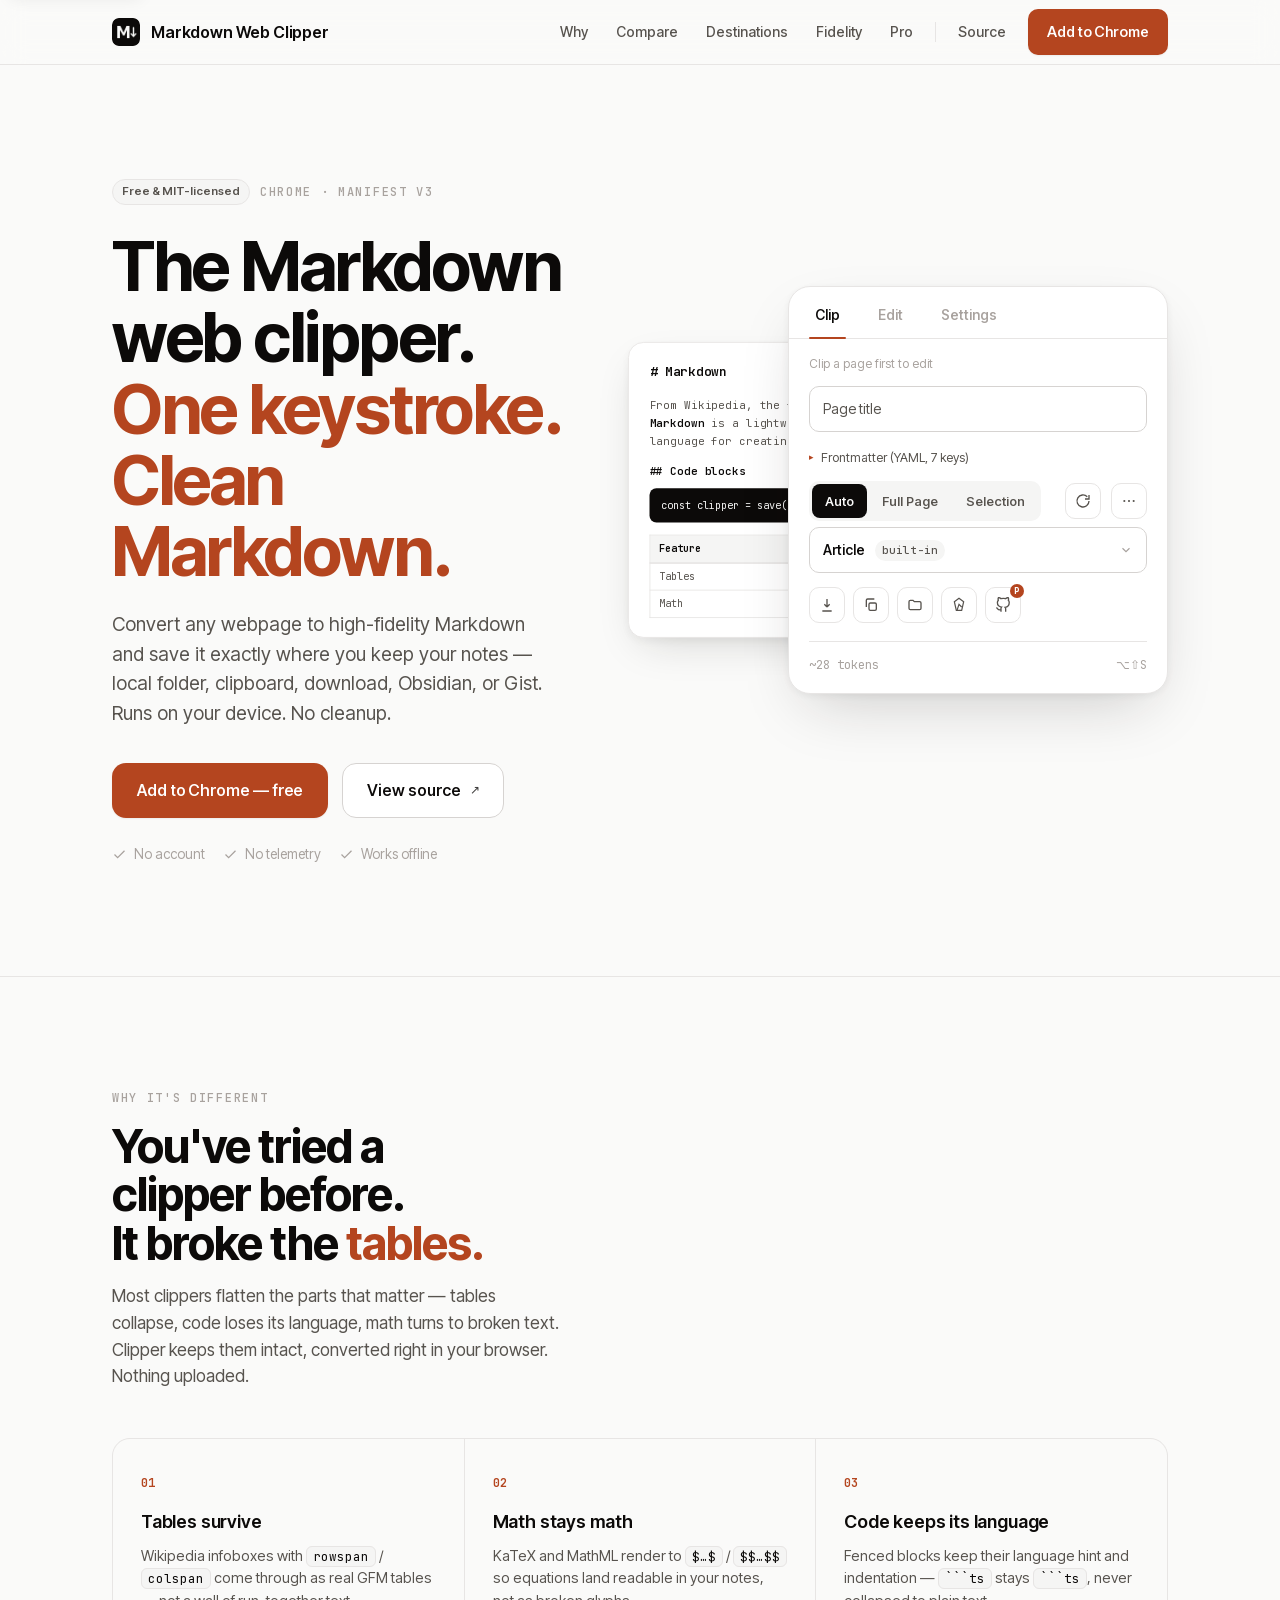
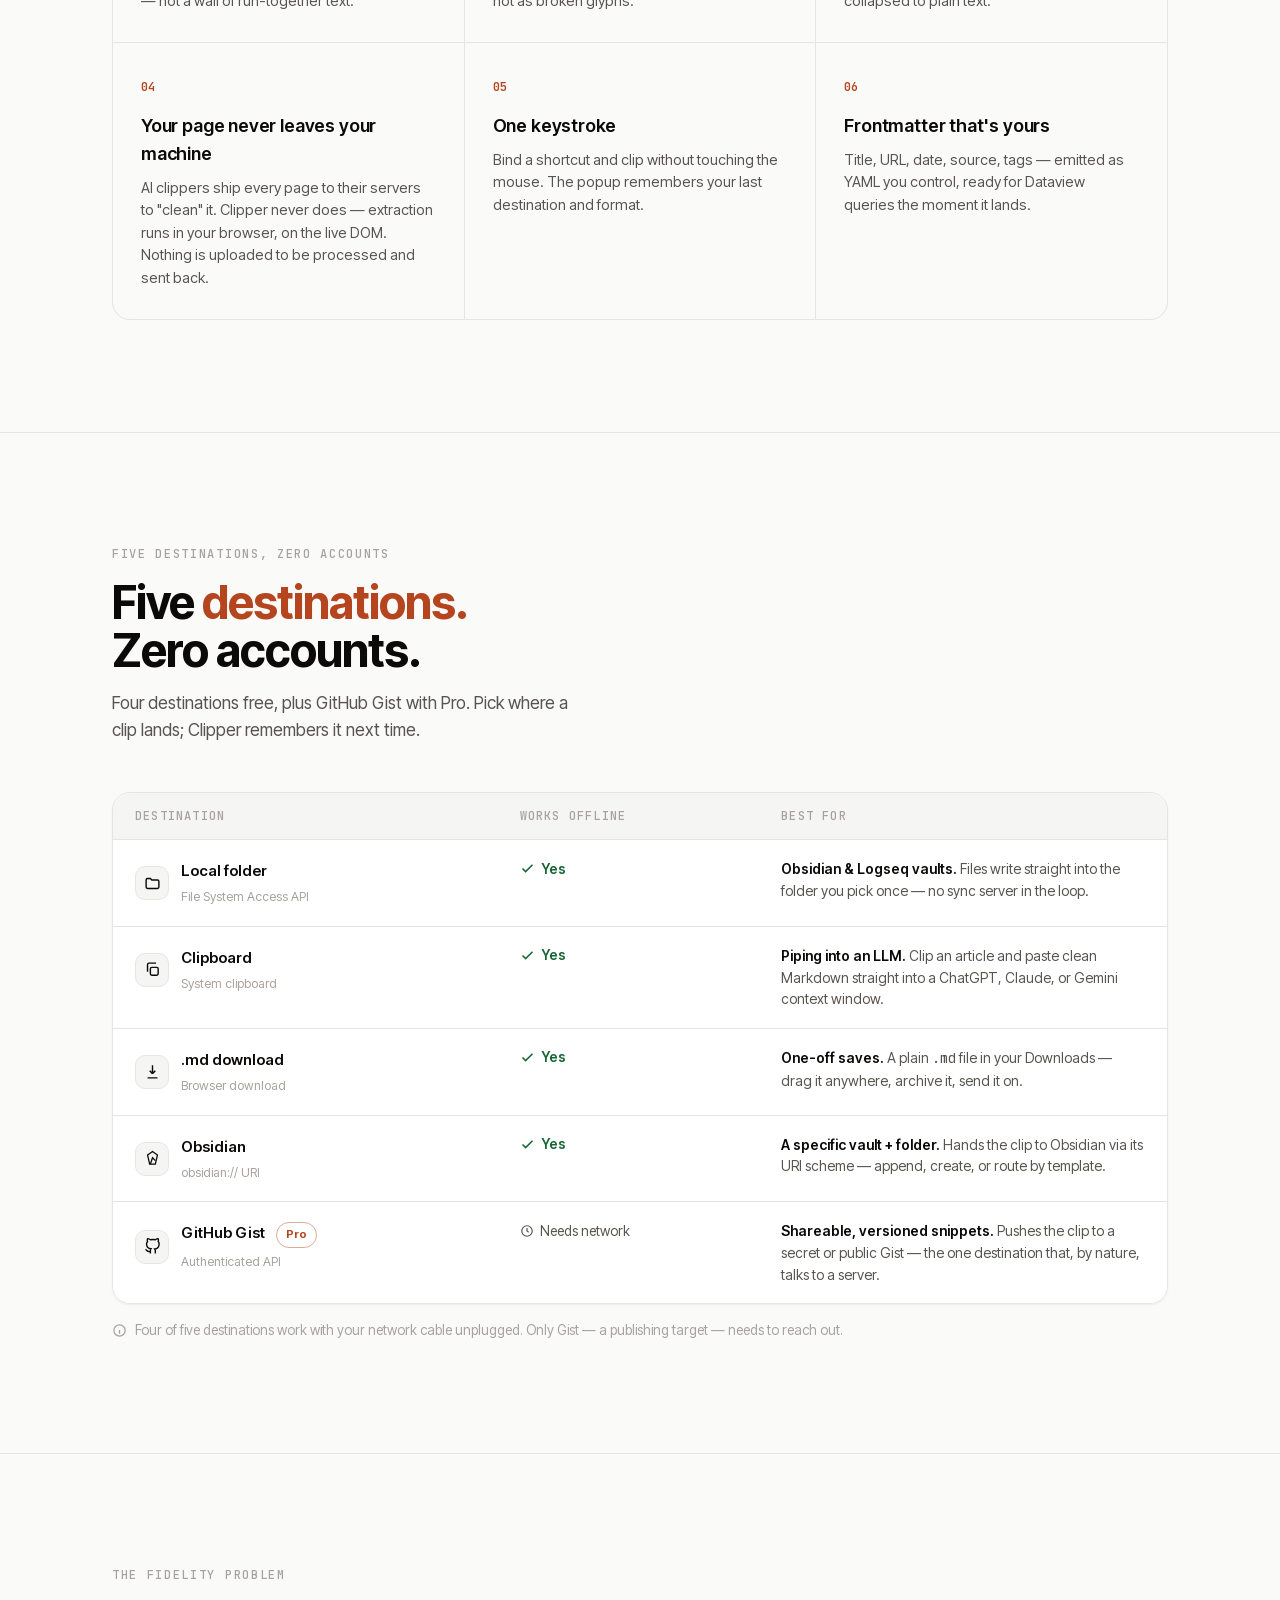
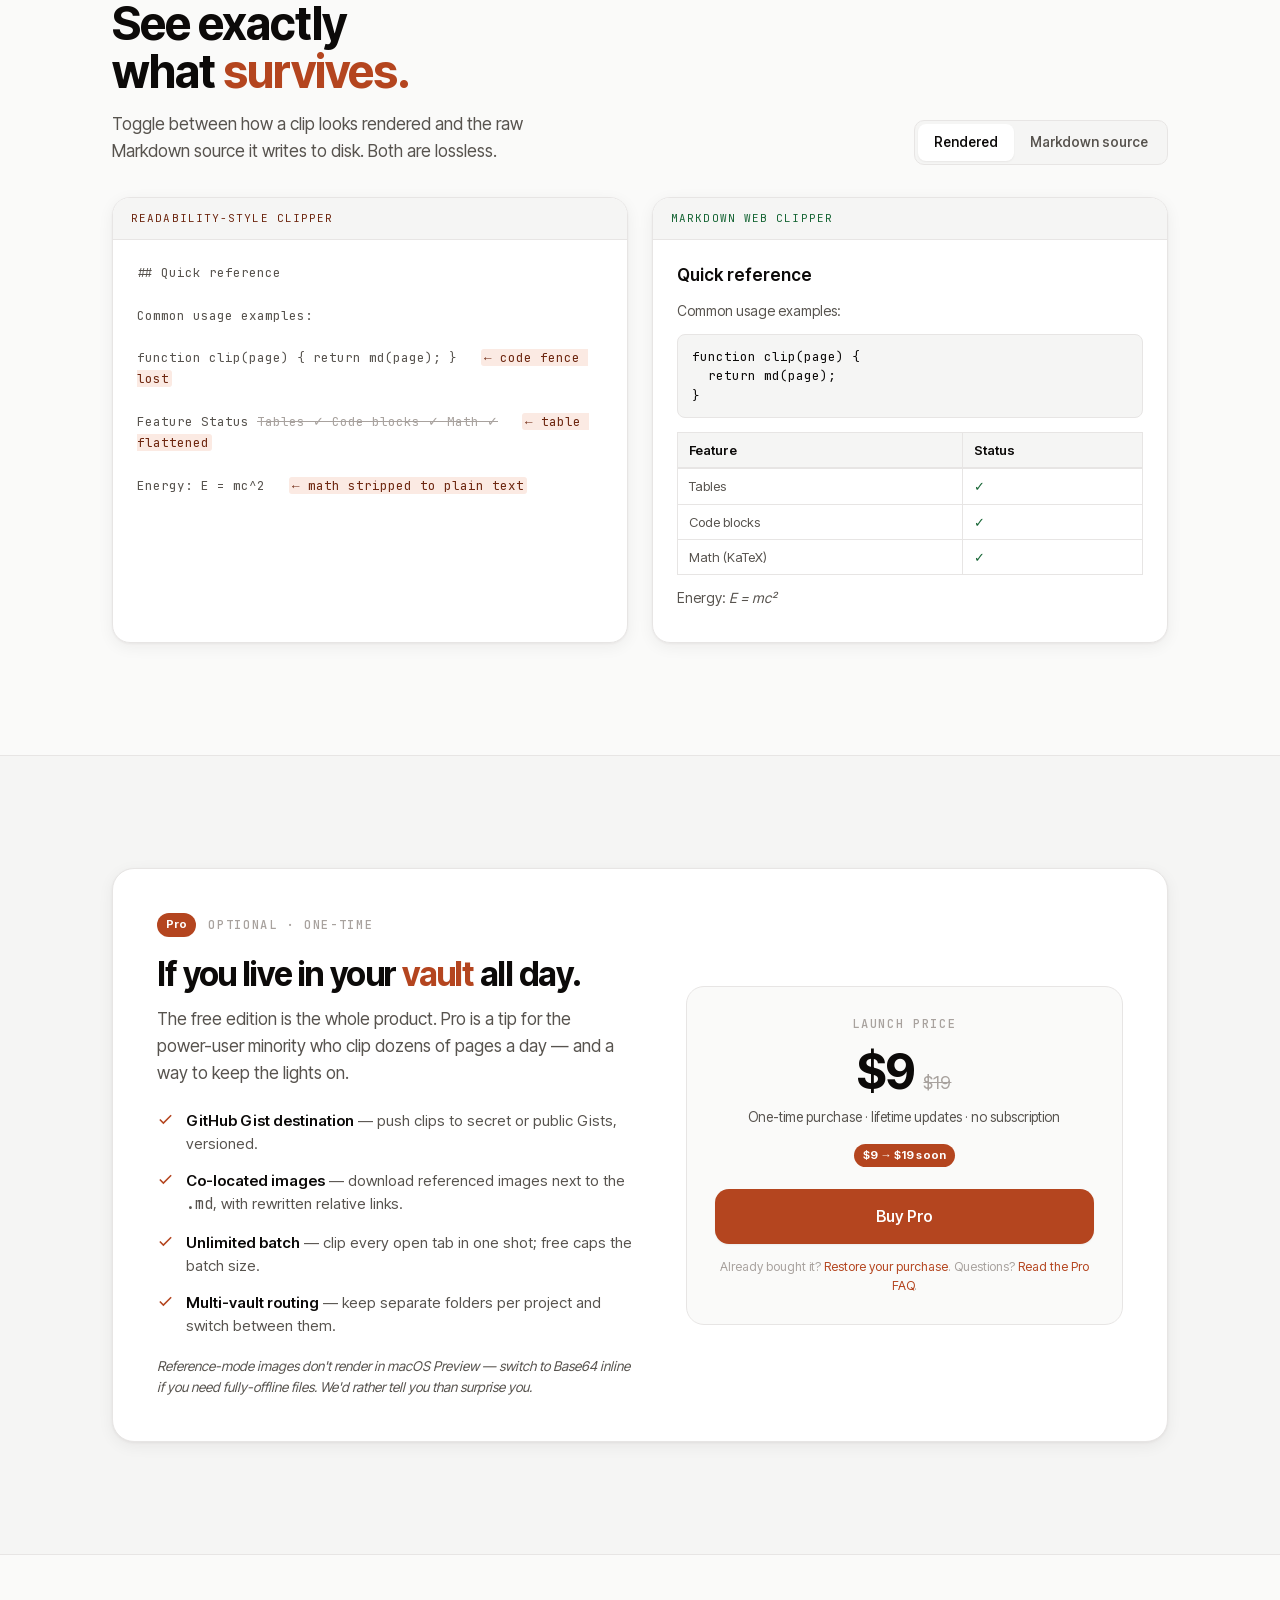
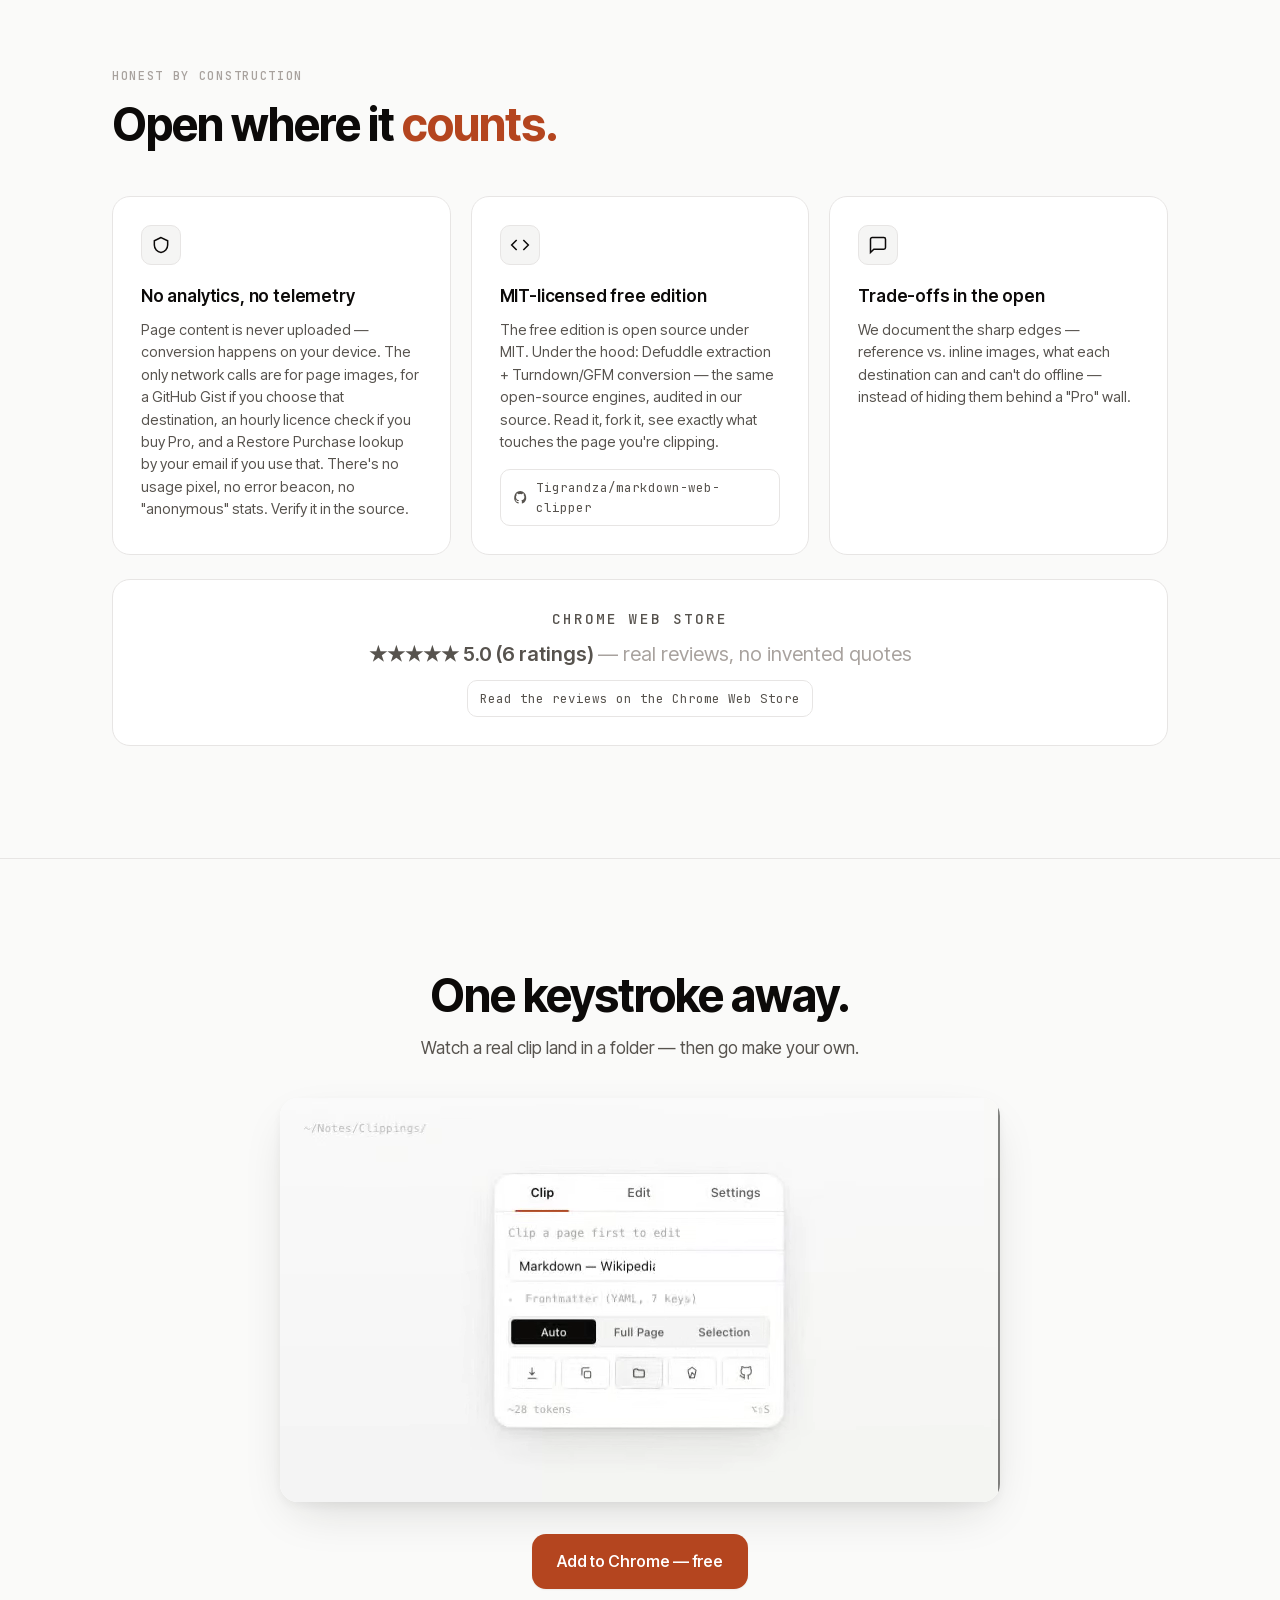
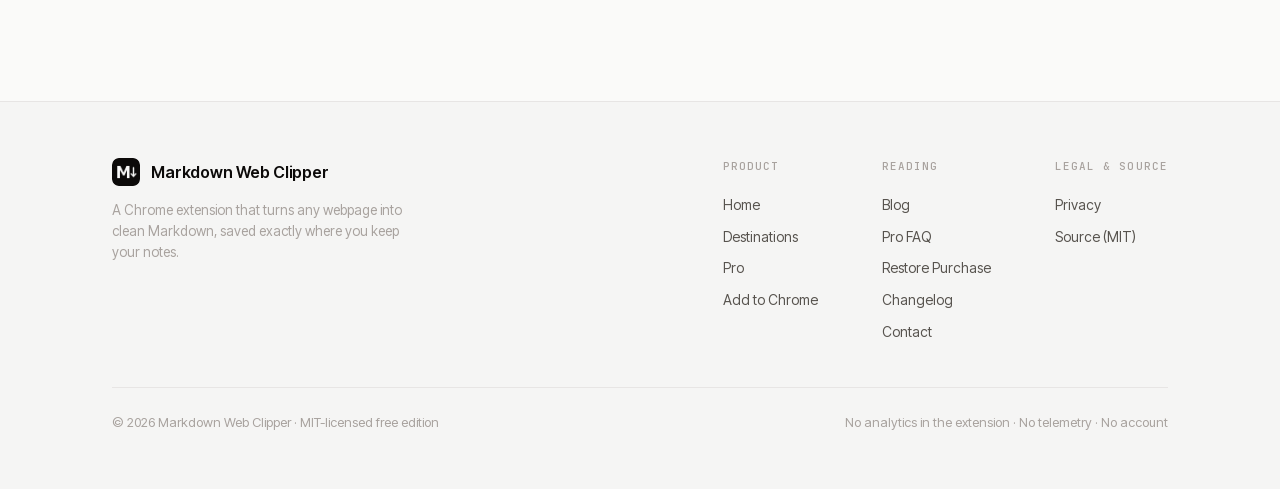
==== index.html @ 17eb9639 "chore: sync landing from clipper@f3f4b13 Co-Authored-By: landing-sync[bot] <landing-sync@users.norep" ====
<!DOCTYPE html>
<html lang="en" data-hero="split" data-density="standard" data-accent="100" data-pro="standard">
<head>
<meta charset="UTF-8" />
<!--
  Production version of the Claude Design landing-page handoff
  (bundle id 0F12Zd1Js5TqGEaPBBKLFg → /tmp/clipper-landing-page).
  Companion to the May extension redesign (.design/DECISIONS.md +
  .design/markdown-clipper/). Source of truth in this private repo;
  mirror to public github.com/Tigrandza/markdownwebclipper-landing,
  substituting pdt_0NfuGhRc7PfiD3aSfckyG at deploy time.

  Differences vs the bundle's index.html:
  - Only the SPLIT hero ships (centered + compare were dev review
    variants for the Tweaks panel; DECISIONS.md picks split).
  - Tweaks dev overlay (#tweaks + its <template>) stripped — defaults
    locked on <html> via data-* attributes.
  - SEO/favicons/OG/JSON-LD preserved from the previous index.html.
  - Asset paths normalised to root-relative (existing landing repo
    keeps icon-128.png / favicon.svg / favicon-32.png at /).
  - CSS split: tokens.css (the variables block) + home.css (the rest).
    Old style.css stays in place for /privacy /pro-faq /restore, which
    use the older long-form-doc styles; only the home page picks up
    the redesign.
-->
<meta name="viewport" content="width=device-width, initial-scale=1.0" />
<title>Markdown Web Clipper — Save Any Webpage as Clean Markdown</title>
<meta name="description" content="A Chrome extension that saves any webpage as clean Markdown — tables, code, math — to your Obsidian vault, local folder, or clipboard. Free & open source." />
<link rel="canonical" href="https://markdownwebclipper.com/" />
<link rel="icon" href="/favicon.ico" sizes="any" />
<link rel="icon" type="image/svg+xml" href="/favicon.svg" />
<link rel="icon" type="image/png" sizes="32x32" href="/favicon-32.png" />
<link rel="apple-touch-icon" href="/icon-128.png" />
<link rel="manifest" href="/site.webmanifest" />
<link rel="alternate" type="text/markdown" href="/index.md" />
<link rel="alternate" type="application/rss+xml" title="Markdown Web Clipper Blog" href="/blog/feed.xml" />

<!-- Theme color — paints mobile browser chrome to match the rust palette. -->
<meta name="theme-color" content="#fafaf9" media="(prefers-color-scheme: light)" />
<meta name="theme-color" content="#0c0a09" media="(prefers-color-scheme: dark)" />
<!-- color-scheme: tells the UA the page supports both, killing the dark-mode white flash. -->
<meta name="color-scheme" content="light dark" />

<!-- Open Graph + Twitter Cards. Image is the dedicated 1200×630 hero card
     (landing/og-hero.png) — Slack/Twitter/Discord/LinkedIn unfurl as
     a still card rather than a still frame of demo.gif. -->
<meta property="og:title" content="Markdown Web Clipper — Save Any Webpage as Clean Markdown" />
<meta property="og:description" content="Convert any webpage to high-fidelity Markdown and save it exactly where you keep your notes — local folder, clipboard, Obsidian, or Gist. Runs on your device. No cleanup." />
<meta property="og:url" content="https://markdownwebclipper.com/" />
<meta property="og:type" content="website" />
<meta property="og:image" content="https://markdownwebclipper.com/og-hero.png" />
<meta property="og:image:width" content="1200" />
<meta property="og:image:height" content="630" />
<meta property="og:image:alt" content="Markdown Web Clipper popup with the &quot;Saved to ~/Notes/Clippings/Markdown.md&quot; signature toast" />
<meta name="twitter:card" content="summary_large_image" />
<meta name="twitter:title" content="Markdown Web Clipper — Save Any Webpage as Clean Markdown" />
<meta name="twitter:description" content="Convert any webpage to high-fidelity Markdown and save it exactly where you keep your notes. Free, MIT-licensed, runs on your device." />
<meta name="twitter:image" content="https://markdownwebclipper.com/og-hero.png" />

<!-- Self-hosted Inter Tight + JetBrains Mono (latin + latin-ext WOFF2s
     under /fonts/). @font-face declarations live at the top of home.css
     for FOIT mitigation; preloading the latin subsets shaves first-paint
     by ~100ms on cold cache. No CDN; no Google Fonts. -->
<link rel="preload" href="/fonts/inter-tight-latin.woff2" as="font" type="font/woff2" crossorigin />
<link rel="preload" href="/fonts/jetbrains-mono-latin.woff2" as="font" type="font/woff2" crossorigin />

<link rel="stylesheet" href="/tokens.css" />
<link rel="stylesheet" href="/style.css" />

<!-- SoftwareApplication schema covers the free CWS install. Listed as a
     free offer because the extension itself is $0 to download/use; Pro
     is an in-app upgrade modeled separately as its own SoftwareApplication on
     /pro-faq, the page that entity declares as its url.
     softwareVersion below is a PLACEHOLDER, never a real version: package.json
     is the one canonical source (release-please bumps it, WXT reads it into the
     built manifest) and scripts/sync-landing.sh substitutes it into the shipped
     copy at deploy time. The private source carries no literal version, so it
     cannot drift; the substitution is fail-closed, the same invariant as the
     Dodo product-id placeholder. See docs/landing-sync.md. -->
<script type="application/ld+json">
{
  "@context": "https://schema.org",
  "@type": "SoftwareApplication",
  "@id": "https://markdownwebclipper.com/#app",
  "name": "Markdown Web Clipper",
  "applicationCategory": "ProductivityApplication",
  "operatingSystem": "Chrome",
  "description": "One keystroke converts any webpage to high-fidelity Markdown and saves it exactly where you keep your notes. Local-first. Privacy-respecting. Obsidian-compatible.",
  "image": "https://markdownwebclipper.com/og-hero.png",
  "url": "https://markdownwebclipper.com/",
  "publisher": { "@id": "https://markdownwebclipper.com/#org" },
  "downloadUrl": "https://chromewebstore.google.com/detail/markdown-web-clipper-save-pages-to-obsidian/dpkinbemdemheacegfjbbkclcpbfedif",
  "softwareVersion": "0.13.0",
  "license": "https://opensource.org/licenses/MIT",
  "offers": {
    "@type": "Offer",
    "price": "0",
    "priceCurrency": "USD",
    "availability": "https://schema.org/InStock"
  }
}
</script>

<!-- Organization + WebSite. These exist to consolidate brand identity: nothing
     on the site stated which page IS the brand, and five pages were competing
     for the navigational query "markdownwebclipper.com" (43 impressions,
     position 12.7, ZERO clicks — Search Console, 90 days to 2026-08-20). Both
     carry @id anchors so the SoftwareApplication above — and any future
     per-page schema on /pro-faq or the blog — can reference them instead of
     restating publisher details.
     sameAs URLs deliberately carry NO utm_* params: the anchor tags in the body
     do, but sameAs is an identity assertion and a tracked URL is a different
     string. No SearchAction/sitelinks-searchbox either — Google retired that
     feature and this site has no search endpoint to point one at. -->
<script type="application/ld+json">
{
  "@context": "https://schema.org",
  "@graph": [
    {
      "@type": "Organization",
      "@id": "https://markdownwebclipper.com/#org",
      "name": "Markdown Web Clipper",
      "url": "https://markdownwebclipper.com/",
      "logo": {
        "@type": "ImageObject",
        "url": "https://markdownwebclipper.com/icon-128.png",
        "width": 128,
        "height": 128
      },
      "sameAs": [
        "https://github.com/Tigrandza/markdown-web-clipper",
        "https://chromewebstore.google.com/detail/markdown-web-clipper-save-pages-to-obsidian/dpkinbemdemheacegfjbbkclcpbfedif"
      ]
    },
    {
      "@type": "WebSite",
      "@id": "https://markdownwebclipper.com/#website",
      "name": "Markdown Web Clipper",
      "url": "https://markdownwebclipper.com/",
      "inLanguage": "en",
      "datePublished": "2026-05-09",
      "dateModified": "2026-09-14",
      "publisher": { "@id": "https://markdownwebclipper.com/#org" }
    }
  ]
}
</script>
</head>
<body>
<a class="skip-link" href="#main">Skip to content</a>

<!-- ============================ HEADER ============================ -->
<header class="site-header">
  <div class="wrap">
    <a class="brand" href="/" aria-label="Markdown Web Clipper home">
      <img src="/icon-128.png" alt="Markdown Web Clipper logo" />
      <span class="wordmark">Markdown Web Clipper</span>
    </a>
    <nav class="nav">
      <a class="hide-sm" href="#different">Why</a>
      <a class="hide-sm" href="/blog/best-markdown-web-clippers-2026">Compare</a>
      <a class="hide-sm" href="#destinations">Destinations</a>
      <a class="hide-sm" href="#fidelity">Fidelity</a>
      <a class="hide-sm" href="#pro">Pro</a>
      <span class="sep hide-sm" aria-hidden="true"></span>
      <a href="https://github.com/Tigrandza/markdown-web-clipper">Source</a>
      <a class="btn btn-primary" href="https://chromewebstore.google.com/detail/dpkinbemdemheacegfjbbkclcpbfedif?utm_source=markdownwebclipper.com&amp;utm_medium=website&amp;utm_campaign=home" style="margin-left:6px">Add to Chrome</a>
    </nav>
  </div>
</header>

<main id="main">

<!-- ============================ HERO: SPLIT ============================ -->
<section class="hero hero-split band" data-variant="split">
  <div class="wrap">
    <div class="grid">
      <div class="hero-copy">
        <div class="hero-eyebrow">
          <span class="badge-free">Free &amp; MIT-licensed</span>
          <span class="eyebrow">Chrome · Manifest V3</span>
        </div>
        <h1 class="display">The Markdown web clipper.<br /><span class="rust">One keystroke. Clean Markdown.</span></h1>
        <p class="lede">Convert any webpage to high-fidelity Markdown and save it exactly where you keep your notes — local folder, clipboard, download, Obsidian, or Gist. Runs on your device. No cleanup.</p>
        <div class="hero-cta">
          <a class="btn btn-primary btn-lg" href="https://chromewebstore.google.com/detail/dpkinbemdemheacegfjbbkclcpbfedif?utm_source=markdownwebclipper.com&amp;utm_medium=website&amp;utm_campaign=home">Add to Chrome — free</a>
          <a class="btn btn-ghost btn-lg" href="https://github.com/Tigrandza/markdown-web-clipper">View source <span class="kbd">↗</span></a>
        </div>
        <div class="hero-meta">
          <span><svg width="15" height="15" viewBox="0 0 24 24" fill="none" stroke="currentColor" stroke-width="2"><path d="M20 6 9 17l-5-5"/></svg> No account</span>
          <span><svg width="15" height="15" viewBox="0 0 24 24" fill="none" stroke="currentColor" stroke-width="2"><path d="M20 6 9 17l-5-5"/></svg> No telemetry</span>
          <span><svg width="15" height="15" viewBox="0 0 24 24" fill="none" stroke="currentColor" stroke-width="2"><path d="M20 6 9 17l-5-5"/></svg> Works offline</span>
        </div>
      </div>

      <div class="hero-stage">
        <!-- LIVE popup recreation (crisp at any size) -->
        <div class="popup" role="img" aria-label="The Clipper popup, Clip tab">
          <div class="popup-tabs">
            <button class="popup-tab active">Clip</button>
            <button class="popup-tab">Edit</button>
            <button class="popup-tab">Settings</button>
          </div>
          <div class="popup-body">
            <p class="popup-hint">Clip a page first to edit</p>
            <div class="popup-input">Page title</div>
            <p class="popup-fm"><span class="tri">▸</span> Frontmatter (YAML, 7 keys)</p>
            <div class="popup-row">
              <div class="seg">
                <button class="active">Auto</button>
                <button>Full Page</button>
                <button>Selection</button>
              </div>
              <div class="spacer"></div>
              <button class="icon-btn" aria-label="Re-extract"><svg width="16" height="16" viewBox="0 0 24 24" fill="none" stroke="currentColor" stroke-width="2"><path d="M21 12a9 9 0 1 1-2.6-6.4M21 3v6h-6"/></svg></button>
              <button class="icon-btn" aria-label="More"><svg width="16" height="16" viewBox="0 0 24 24" fill="currentColor"><circle cx="5" cy="12" r="1.6"/><circle cx="12" cy="12" r="1.6"/><circle cx="19" cy="12" r="1.6"/></svg></button>
            </div>
            <div class="fmt-select">Article <span class="built-in">built-in</span><span class="caret"><svg width="14" height="14" viewBox="0 0 24 24" fill="none" stroke="currentColor" stroke-width="2"><path d="m6 9 6 6 6-6"/></svg></span></div>
            <div class="dest-row">
              <button class="icon-btn" aria-label="Download .md"><svg width="16" height="16" viewBox="0 0 24 24" fill="none" stroke="currentColor" stroke-width="2"><path d="M12 3v12m0 0 4-4m-4 4-4-4M5 21h14"/></svg></button>
              <button class="icon-btn" aria-label="Copy to clipboard"><svg width="16" height="16" viewBox="0 0 24 24" fill="none" stroke="currentColor" stroke-width="2"><rect x="9" y="9" width="11" height="11" rx="2"/><path d="M5 15V5a2 2 0 0 1 2-2h10"/></svg></button>
              <button class="icon-btn" aria-label="Save to local folder"><svg width="16" height="16" viewBox="0 0 24 24" fill="none" stroke="currentColor" stroke-width="2"><path d="M3 7a2 2 0 0 1 2-2h4l2 2h8a2 2 0 0 1 2 2v8a2 2 0 0 1-2 2H5a2 2 0 0 1-2-2z"/></svg></button>
              <button class="icon-btn" aria-label="Send to Obsidian"><svg width="16" height="16" viewBox="0 0 24 24" fill="none" stroke="currentColor" stroke-width="1.8"><path d="m12 2 7 5-3 13H8L5 7z"/><path d="m9 20 3-9 4 4"/></svg></button>
              <button class="icon-btn" aria-label="Save to GitHub Gist (Pro)"><svg width="16" height="16" viewBox="0 0 24 24" fill="none" stroke="currentColor" stroke-width="2"><path d="M9 19c-5 1.5-5-2.5-7-3m14 6v-3.9a3.4 3.4 0 0 0-.9-2.6c3-.3 6.2-1.5 6.2-6.7A5.2 5.2 0 0 0 20 4.8 4.9 4.9 0 0 0 19.9 1S18.7.6 16 2.5a13.4 13.4 0 0 0-7 0C6.3.6 5.1 1 5.1 1A4.9 4.9 0 0 0 5 4.8a5.2 5.2 0 0 0-1.4 3.6c0 5.2 3.2 6.4 6.2 6.7A3.4 3.4 0 0 0 9 17.6V22"/></svg><span class="pro-dot">P</span></button>
            </div>
            <div class="popup-foot"><span>~28 tokens</span><span>⌥⇧S</span></div>
          </div>
        </div>

        <span class="flow-arrow" aria-hidden="true"><svg width="36" height="20" viewBox="0 0 36 20" fill="none" stroke="currentColor" stroke-width="2.2"><path d="M2 10h30m0 0-7-7m7 7-7 7"/></svg></span>

        <!-- rendered markdown output -->
        <div class="md-card">
          <p class="md-h"># Markdown</p>
          <p>From Wikipedia, the free encyclopedia</p>
          <p><b style="color:var(--fg-strong)">Markdown</b> is a lightweight markup language for creating formatted text.</p>
          <p class="sub">## Code blocks</p>
          <div class="code-well">const clipper = save(page);</div>
          <table class="mini-table">
            <caption class="sr-only">Sample of a rendered Markdown table: features and their support status.</caption>
            <thead><tr><th scope="col">Feature</th><th scope="col">Status</th></tr></thead>
            <tbody>
              <tr><td>Tables</td><td><span class="ok">✓</span></td></tr>
              <tr><td>Math</td><td><span class="ok">✓</span></td></tr>
            </tbody>
          </table>
        </div>
      </div>
    </div>
  </div>
</section>

<!-- ============================ WHY DIFFERENT ============================ -->
<section class="band" id="different">
  <div class="wrap">
    <div class="section-head">
      <p class="eyebrow">Why it's different</p>
      <h2 class="display" style="margin-top:14px">You've tried a clipper before.<br />It broke the <span class="rust">tables.</span></h2>
      <p class="lede">Most clippers flatten the parts that matter — tables collapse, code loses its language, math turns to broken text. Clipper keeps them intact, converted right in your browser. Nothing uploaded.</p>
    </div>
    <div class="why-grid">
      <div class="why-cell">
        <span class="n">01</span>
        <h3>Tables survive</h3>
        <p>Wikipedia infoboxes with <code>rowspan</code> / <code>colspan</code> come through as real GFM tables — not a wall of run-together text.</p>
      </div>
      <div class="why-cell">
        <span class="n">02</span>
        <h3>Math stays math</h3>
        <p>KaTeX and MathML render to <code>$…$</code> / <code>$$…$$</code> so equations land readable in your notes, not as broken glyphs.</p>
      </div>
      <div class="why-cell">
        <span class="n">03</span>
        <h3>Code keeps its language</h3>
        <p>Fenced blocks keep their language hint and indentation — <code>```ts</code> stays <code>```ts</code>, never collapsed to plain text.</p>
      </div>
      <div class="why-cell">
        <span class="n">04</span>
        <h3>Your page never leaves your machine</h3>
        <p>AI clippers ship every page to their servers to "clean" it. Clipper never does — extraction runs in your browser, on the live DOM. Nothing is uploaded to be processed and sent back.</p>
      </div>
      <div class="why-cell">
        <span class="n">05</span>
        <h3>One keystroke</h3>
        <p>Bind a shortcut and clip without touching the mouse. The popup remembers your last destination and format.</p>
      </div>
      <div class="why-cell">
        <span class="n">06</span>
        <h3>Frontmatter that's yours</h3>
        <p>Title, URL, date, source, tags — emitted as YAML you control, ready for Dataview queries the moment it lands.</p>
      </div>
    </div>
  </div>
</section>

<!-- ============================ DESTINATIONS ============================ -->
<section class="band" id="destinations">
  <div class="wrap">
    <div class="section-head">
      <p class="eyebrow">Five destinations, zero accounts</p>
      <h2 class="display" style="margin-top:14px">Five <span class="rust">destinations.</span> Zero accounts.</h2>
      <p class="lede">Four destinations free, plus GitHub Gist with Pro. Pick where a clip lands; Clipper remembers it next time.</p>
    </div>
    <div class="matrix-wrap">
      <table class="matrix">
        <caption class="sr-only">Clip destinations compared by whether they work offline and what each is best for.</caption>
        <thead>
          <tr><th scope="col">Destination</th><th scope="col">Works offline</th><th scope="col">Best for</th></tr>
        </thead>
        <tbody>
          <tr>
            <td>
              <div class="dest">
                <span class="di"><svg width="17" height="17" viewBox="0 0 24 24" fill="none" stroke="currentColor" stroke-width="2"><path d="M3 7a2 2 0 0 1 2-2h4l2 2h8a2 2 0 0 1 2 2v8a2 2 0 0 1-2 2H5a2 2 0 0 1-2-2z"/></svg></span>
                <span><span class="name">Local folder</span><br /><span class="sub">File System Access API</span></span>
              </div>
            </td>
            <td><span class="yes"><svg width="15" height="15" viewBox="0 0 24 24" fill="none" stroke="currentColor" stroke-width="2.4"><path d="M20 6 9 17l-5-5"/></svg> Yes</span></td>
            <td class="best"><b>Obsidian &amp; Logseq vaults.</b> Files write straight into the folder you pick once — no sync server in the loop.</td>
          </tr>
          <tr>
            <td>
              <div class="dest">
                <span class="di"><svg width="17" height="17" viewBox="0 0 24 24" fill="none" stroke="currentColor" stroke-width="2"><rect x="9" y="9" width="11" height="11" rx="2"/><path d="M5 15V5a2 2 0 0 1 2-2h10"/></svg></span>
                <span><span class="name">Clipboard</span><br /><span class="sub">System clipboard</span></span>
              </div>
            </td>
            <td><span class="yes"><svg width="15" height="15" viewBox="0 0 24 24" fill="none" stroke="currentColor" stroke-width="2.4"><path d="M20 6 9 17l-5-5"/></svg> Yes</span></td>
            <td class="best"><b>Piping into an LLM.</b> Clip an article and paste clean Markdown straight into a ChatGPT, Claude, or Gemini context window.</td>
          </tr>
          <tr>
            <td>
              <div class="dest">
                <span class="di"><svg width="17" height="17" viewBox="0 0 24 24" fill="none" stroke="currentColor" stroke-width="2"><path d="M12 3v12m0 0 4-4m-4 4-4-4M5 21h14"/></svg></span>
                <span><span class="name">.md download</span><br /><span class="sub">Browser download</span></span>
              </div>
            </td>
            <td><span class="yes"><svg width="15" height="15" viewBox="0 0 24 24" fill="none" stroke="currentColor" stroke-width="2.4"><path d="M20 6 9 17l-5-5"/></svg> Yes</span></td>
            <td class="best"><b>One-off saves.</b> A plain <code>.md</code> file in your Downloads — drag it anywhere, archive it, send it on.</td>
          </tr>
          <tr>
            <td>
              <div class="dest">
                <span class="di"><svg width="17" height="17" viewBox="0 0 24 24" fill="none" stroke="currentColor" stroke-width="1.8"><path d="m12 2 7 5-3 13H8L5 7z"/><path d="m9 20 3-9 4 4"/></svg></span>
                <span><span class="name">Obsidian</span><br /><span class="sub">obsidian:// URI</span></span>
              </div>
            </td>
            <td><span class="yes"><svg width="15" height="15" viewBox="0 0 24 24" fill="none" stroke="currentColor" stroke-width="2.4"><path d="M20 6 9 17l-5-5"/></svg> Yes</span></td>
            <td class="best"><b>A specific vault + folder.</b> Hands the clip to Obsidian via its URI scheme — append, create, or route by template.</td>
          </tr>
          <tr>
            <td>
              <div class="dest">
                <span class="di"><svg width="17" height="17" viewBox="0 0 24 24" fill="none" stroke="currentColor" stroke-width="2"><path d="M9 19c-5 1.5-5-2.5-7-3m14 6v-3.9a3.4 3.4 0 0 0-.9-2.6c3-.3 6.2-1.5 6.2-6.7A5.2 5.2 0 0 0 20 4.8 4.9 4.9 0 0 0 19.9 1S18.7.6 16 2.5a13.4 13.4 0 0 0-7 0C6.3.6 5.1 1 5.1 1A4.9 4.9 0 0 0 5 4.8a5.2 5.2 0 0 0-1.4 3.6c0 5.2 3.2 6.4 6.2 6.7A3.4 3.4 0 0 0 9 17.6V22"/></svg></span>
                <span><span class="name">GitHub Gist <span class="badge-pro outline tag-pro">Pro</span></span><br /><span class="sub">Authenticated API</span></span>
              </div>
            </td>
            <td><span class="partial"><svg width="14" height="14" viewBox="0 0 24 24" fill="none" stroke="currentColor" stroke-width="2"><circle cx="12" cy="12" r="9"/><path d="M12 7v5l3 2"/></svg> Needs network</span></td>
            <td class="best"><b>Shareable, versioned snippets.</b> Pushes the clip to a secret or public Gist — the one destination that, by nature, talks to a server.</td>
          </tr>
        </tbody>
      </table>
    </div>
    <p class="matrix-note"><svg width="15" height="15" viewBox="0 0 24 24" fill="none" stroke="currentColor" stroke-width="2"><circle cx="12" cy="12" r="9"/><path d="M12 8h.01M11 12h1v4h1"/></svg> Four of five destinations work with your network cable unplugged. Only Gist — a publishing target — needs to reach out.</p>
  </div>
</section>

<!-- ============================ FIDELITY (before/after) ============================ -->
<section class="band" id="fidelity" data-ba="rendered">
  <div class="wrap">
    <div class="ba-head">
      <div class="section-head" style="margin-bottom:0">
        <p class="eyebrow">The fidelity problem</p>
        <h2 class="display" style="margin-top:14px">See exactly what <span class="rust">survives.</span></h2>
        <p class="lede">Toggle between how a clip looks rendered and the raw Markdown source it writes to disk. Both are lossless.</p>
      </div>
      <div class="ba-toggle" role="group" aria-label="View mode">
        <button type="button" data-ba-mode="rendered" class="active" aria-pressed="true">Rendered</button>
        <button type="button" data-ba-mode="source" aria-pressed="false">Markdown source</button>
      </div>
    </div>

    <div class="ba-grid">
      <!-- LEFT: what other clippers do (broken) -->
      <div class="ba-card">
        <div class="cap bad">Readability-style clipper</div>
        <div class="ba-body">
          <!-- rendered view of a broken clip -->
          <div class="ba-show-rendered ba-broken">## Quick reference

Common usage examples:

function clip(page) { return md(page); }   <span class="lost">← code fence lost</span>

Feature Status <span class="strip">Tables ✓ Code blocks ✓ Math ✓</span>   <span class="lost">← table flattened</span>

Energy: E = mc^2   <span class="lost">← math stripped to plain text</span></div>
          <!-- source view of a broken clip -->
          <div class="ba-show-source ba-source">## Quick reference

Common usage examples:

function clip(page) { return md(page); }

Feature Status Tables ✓ Code
blocks ✓ Math ✓

Energy: E = mc^2</div>
        </div>
      </div>

      <!-- RIGHT: what Clipper does (clean) -->
      <div class="ba-card">
        <div class="cap good">Markdown Web Clipper</div>
        <div class="ba-body">
          <!-- rendered -->
          <div class="ba-show-rendered ba-render">
            <p class="md-h">Quick reference</p>
            <p>Common usage examples:</p>
            <pre>function clip(page) {
  return md(page);
}</pre>
            <table>
              <caption class="sr-only">Sample of a rendered Markdown table: features and their support status.</caption>
              <thead><tr><th scope="col">Feature</th><th scope="col">Status</th></tr></thead>
              <tbody>
                <tr><td>Tables</td><td><span class="ok">✓</span></td></tr>
                <tr><td>Code blocks</td><td><span class="ok">✓</span></td></tr>
                <tr><td>Math (KaTeX)</td><td><span class="ok">✓</span></td></tr>
              </tbody>
            </table>
            <p style="margin-top:12px">Energy: <em>E = mc²</em></p>
          </div>
          <!-- source -->
          <div class="ba-show-source ba-source"><span class="h">## Quick reference</span>

Common usage examples:

<span class="fence">```javascript</span>
function clip(page) {
  return md(page);
}
<span class="fence">```</span>

<span class="pipe">| Feature      | Status |</span>
<span class="pipe">|--------------|--------|</span>
<span class="pipe">| Tables       | ✓      |</span>
<span class="pipe">| Code blocks  | ✓      |</span>
<span class="pipe">| Math (KaTeX) | ✓      |</span>

Energy: <span class="fence">$E = mc^2$</span></div>
        </div>
      </div>
    </div>
  </div>
</section>

<!-- ============================ PRO ============================ -->
<section class="band pro-band" id="pro">
  <div class="wrap">
    <div class="pro-card">
      <div>
        <div class="head">
          <span class="badge-pro">Pro</span>
          <p class="eyebrow">Optional · one-time</p>
        </div>
        <h2 class="display">If you live in your <span class="rust">vault</span> all day.</h2>
        <p class="lede" style="margin-top:14px">The free edition is the whole product. Pro is a tip for the power-user minority who clip dozens of pages a day — and a way to keep the lights on.</p>
        <ul class="pro-feats">
          <li><span class="tick"><svg width="17" height="17" viewBox="0 0 24 24" fill="none" stroke="currentColor" stroke-width="2.2"><path d="M20 6 9 17l-5-5"/></svg></span><span><b>GitHub Gist destination</b> — push clips to secret or public Gists, versioned.</span></li>
          <li><span class="tick"><svg width="17" height="17" viewBox="0 0 24 24" fill="none" stroke="currentColor" stroke-width="2.2"><path d="M20 6 9 17l-5-5"/></svg></span><span><b>Co-located images</b> — download referenced images next to the <code>.md</code>, with rewritten relative links.</span></li>
          <li><span class="tick"><svg width="17" height="17" viewBox="0 0 24 24" fill="none" stroke="currentColor" stroke-width="2.2"><path d="M20 6 9 17l-5-5"/></svg></span><span><b>Unlimited batch</b> — clip every open tab in one shot; free caps the batch size.</span></li>
          <li><span class="tick"><svg width="17" height="17" viewBox="0 0 24 24" fill="none" stroke="currentColor" stroke-width="2.2"><path d="M20 6 9 17l-5-5"/></svg></span><span><b>Multi-vault routing</b> — keep separate folders per project and switch between them.</span></li>
        </ul>
        <p class="pro-tip">Reference-mode images don't render in macOS Preview — switch to Base64 inline if you need fully-offline files. We'd rather tell you than surprise you.</p>
      </div>
      <div class="price-box">
        <p class="eyebrow">Launch price</p>
        <div style="margin-top:14px"><span class="now">$9</span><span class="was">$19</span></div>
        <p class="once">One-time purchase · lifetime updates · no subscription</p>
        <span class="badge-pro promo">$9 → $19 soon</span>
        <a class="btn btn-primary btn-lg" href="https://checkout.dodopayments.com/buy/pdt_0NfuGhRc7PfiD3aSfckyG">Buy Pro</a>
        <p class="fine">Already bought it? <a href="/restore" style="color:var(--accent)">Restore your purchase</a>. Questions? <a href="/pro-faq" style="color:var(--accent)">Read the Pro FAQ</a>.</p>
      </div>
    </div>
  </div>
</section>

<!-- ============================ CREDIBILITY ============================ -->
<section class="band">
  <div class="wrap">
    <div class="section-head">
      <p class="eyebrow">Honest by construction</p>
      <h2 class="display" style="margin-top:14px">Open where it <span class="rust">counts.</span></h2>
    </div>
    <div class="cred-grid">
      <div class="cred-card">
        <span class="ic"><svg width="20" height="20" viewBox="0 0 24 24" fill="none" stroke="currentColor" stroke-width="1.8"><path d="M12 3 4 7v5c0 4.5 3.4 8.3 8 9 4.6-.7 8-4.5 8-9V7z"/></svg></span>
        <h3>No analytics, no telemetry</h3>
        <p>Page content is never uploaded — conversion happens on your device. The only network calls are for page images, for a GitHub Gist if you choose that destination, an hourly licence check if you buy Pro, and a Restore Purchase lookup by your email if you use that. There's no usage pixel, no error beacon, no "anonymous" stats. Verify it in the source.</p>
      </div>
      <div class="cred-card">
        <span class="ic"><svg width="20" height="20" viewBox="0 0 24 24" fill="none" stroke="currentColor" stroke-width="1.8"><path d="M16 18l6-6-6-6M8 6l-6 6 6 6"/></svg></span>
        <h3>MIT-licensed free edition</h3>
        <p>The free edition is open source under MIT. Under the hood: Defuddle extraction + Turndown/GFM conversion — the same open-source engines, audited in our source. Read it, fork it, see exactly what touches the page you're clipping.</p>
        <a class="repo" href="https://github.com/Tigrandza/markdown-web-clipper"><svg width="15" height="15" viewBox="0 0 24 24" fill="currentColor"><path d="M12 1A11 11 0 0 0 8.5 22c.5.1.7-.2.7-.5v-2c-3 .6-3.7-1.3-3.7-1.3-.5-1.3-1.2-1.6-1.2-1.6-1-.7.1-.7.1-.7 1.1.1 1.7 1.1 1.7 1.1 1 1.7 2.6 1.2 3.2.9.1-.7.4-1.2.7-1.5-2.4-.3-5-1.2-5-5.3 0-1.2.4-2.1 1.1-2.9-.1-.3-.5-1.4.1-2.8 0 0 .9-.3 3 1.1a10.4 10.4 0 0 1 5.5 0c2.1-1.4 3-1.1 3-1.1.6 1.4.2 2.5.1 2.8.7.8 1.1 1.7 1.1 2.9 0 4.1-2.6 5-5 5.3.4.3.8 1 .8 2.1v3c0 .3.2.6.7.5A11 11 0 0 0 12 1"/></svg> Tigrandza/markdown-web-clipper</a>
      </div>
      <div class="cred-card">
        <span class="ic"><svg width="20" height="20" viewBox="0 0 24 24" fill="none" stroke="currentColor" stroke-width="1.8"><path d="M21 15a2 2 0 0 1-2 2H7l-4 4V5a2 2 0 0 1 2-2h14a2 2 0 0 1 2 2z"/></svg></span>
        <h3>Trade-offs in the open</h3>
        <p>We document the sharp edges — reference vs. inline images, what each destination can and can't do offline — instead of hiding them behind a "Pro" wall.</p>
      </div>
    </div>

    <!-- real Chrome Web Store rating -- swap only when the aggregate changes, don't invent testimonials -->
    <div class="cred-card" style="margin-top:24px; text-align:center">
      <p class="eyebrow">Chrome Web Store</p>
      <p style="font-size:20px; font-weight:600; margin-top:8px">★★★★★ 5.0 (6 ratings) <span style="color:var(--fg-faint); font-weight:400">— real reviews, no invented quotes</span></p>
      <a class="repo" style="justify-content:center; margin-top:10px" href="https://chromewebstore.google.com/detail/dpkinbemdemheacegfjbbkclcpbfedif/reviews?utm_source=markdownwebclipper.com&amp;utm_medium=website&amp;utm_campaign=reviews">Read the reviews on the Chrome Web Store</a>
    </div>
  </div>
</section>

<!-- ============================ FINAL CTA + DEMO SLOT ============================ -->
<section class="band">
  <div class="wrap" style="text-align:center">
    <h2 class="display">One keystroke away.</h2>
    <p class="lede" style="margin:16px auto 0">Watch a real clip land in a folder — then go make your own.</p>
    <!-- Was a 1.2MB demo.gif; now MP4+WebM (~115KB total). JS plays it only when
         the visitor hasn't requested reduced motion (see landing.js) — the poster
         stays put otherwise. Fallback <img> uses the lightweight poster, not the GIF. -->
    <video class="demo-video" id="demo-video" width="720" height="405" muted loop playsinline preload="none"
           poster="/demo-poster.png" data-autoplay
           aria-label="Animated demo: Markdown Web Clipper popup, clipping a Wikipedia article and saving it as ~/Notes/Clippings/Markdown.md"
           style="margin:36px auto 32px; display:block; max-width:100%; width:720px; height:auto; border-radius:18px; box-shadow: var(--shadow-lg); background: var(--surface);">
      <source src="/demo.webm" type="video/webm" />
      <source src="/demo.mp4" type="video/mp4" />
      <img src="/demo-poster.png" alt="Markdown Web Clipper popup, clipping a Wikipedia article and saving it as ~/Notes/Clippings/Markdown.md"
           width="720" height="405" loading="lazy" decoding="async"
           style="display:block; max-width:100%; width:720px; height:auto; border-radius:18px;" />
    </video>
    <p class="fine reduced-motion-note" style="margin-bottom:12px">Still frame shown — your system's reduced motion setting is on.</p>
    <button type="button" class="btn btn-ghost reduced-motion-play" data-play-demo aria-controls="demo-video" style="margin-bottom:24px">▶ Play animation</button>
    <a class="btn btn-primary btn-lg" href="https://chromewebstore.google.com/detail/dpkinbemdemheacegfjbbkclcpbfedif?utm_source=markdownwebclipper.com&amp;utm_medium=website&amp;utm_campaign=home">Add to Chrome — free</a>
  </div>
</section>

</main>

<!-- ============================ FOOTER ============================ -->
<footer class="site-footer">
  <div class="wrap">
    <div class="footer-grid">
      <div class="footer-brand">
        <a class="brand" href="/" aria-label="Markdown Web Clipper home"><img src="/icon-128.png" alt="Markdown Web Clipper logo" /><span class="wordmark">Markdown Web Clipper</span></a>
        <p>A Chrome extension that turns any webpage into clean Markdown, saved exactly where you keep your notes.</p>
      </div>
      <div class="footer-cols">
        <div class="footer-col">
          <h2>Product</h2>
          <a href="/">Home</a>
          <a href="#destinations">Destinations</a>
          <a href="#pro">Pro</a>
          <a href="https://chromewebstore.google.com/detail/dpkinbemdemheacegfjbbkclcpbfedif?utm_source=markdownwebclipper.com&amp;utm_medium=website&amp;utm_campaign=home">Add to Chrome</a>
        </div>
        <div class="footer-col">
          <h2>Reading</h2>
          <a href="/blog/">Blog</a>
          <a href="/pro-faq">Pro FAQ</a>
          <a href="/restore">Restore Purchase</a>
          <a href="/changelog">Changelog</a>
          <a href="mailto:support@markdownwebclipper.com">Contact</a>
        </div>
        <div class="footer-col">
          <h2>Legal &amp; source</h2>
          <a href="/privacy">Privacy</a>
          <a href="https://github.com/Tigrandza/markdown-web-clipper">Source (MIT)</a>
        </div>
      </div>
    </div>
    <div class="footer-legal">
      <span>© 2026 Markdown Web Clipper · MIT-licensed free edition</span>
      <span>No analytics in the extension · No telemetry · No account</span>
    </div>
  </div>
</footer>

<script src="/landing.js"></script>
</body>
</html>
---- tokens.css ----
:root{--bg: #fafaf9;--surface: #ffffff;--surface-2: #f5f5f4;--fg: #1c1917;--fg-strong: #0c0a09;--fg-muted: #57534e;--fg-faint: #a8a29e;--border: #e7e5e4;--border-strong: #d6d3d1;--accent-60: #c5795c;--accent-100: #b4451f;--accent-140: #a5380f;--accent: var(--accent-100);--accent-ink: #6e2710;--accent-subtle: #fbeae3;--on-accent: #ffffff;--success: #166534;--success-bg: #dcfce7;--code-bg: #0c0a09;--code-fg: #f5f5f4;--syn-key: #57534e;--syn-val: #b4451f;--font-sans: "Inter Tight", -apple-system, BlinkMacSystemFont, "Segoe UI", sans-serif;--font-mono: "JetBrains Mono", ui-monospace, Menlo, monospace;--lh-display: 1.05;--lh-tight: 1.15;--lh-body: 1.55;--tracking-display: -.022em;--r-xs: 6px;--r-sm: 8px;--r-md: 10px;--r-lg: 14px;--r-xl: 18px;--r-2xl: 22px;--r-pill: 999px;--shadow-sm: 0 1px 2px rgba(28, 25, 23, .06);--shadow-md: 0 4px 16px rgba(28, 25, 23, .06), 0 1px 3px rgba(28, 25, 23, .05);--shadow-lg: 0 18px 50px -16px rgba(28, 25, 23, .18), 0 4px 12px rgba(28, 25, 23, .05);--shadow-pop: 0 24px 64px -20px rgba(28, 25, 23, .22), 0 2px 8px rgba(28, 25, 23, .06);--section-y: 112px;--gap-block: 28px;--maxw: 1120px;--maxw-prose: 720px}@media(prefers-color-scheme:dark){:root:not([data-theme=light]){--bg: #0c0a09;--surface: #1c1917;--surface-2: #171311;--fg: #f5f5f4;--fg-strong: #f5f5f4;--fg-muted: #a8a29e;--fg-faint: #57534e;--border: #27272a;--border-strong: #3a3a3e;--accent-60: #e2a285;--accent-100: #e07a4f;--accent-140: #ef6a36;--accent: var(--accent-100);--accent-ink: #f0c3ae;--accent-subtle: #2a160c;--on-accent: #1c0f08;--success: #4ade80;--success-bg: #143323;--code-bg: #000000;--code-fg: #f5f5f4;--syn-key: #a8a29e;--syn-val: #e07a4f;--shadow-sm: 0 1px 2px rgba(0, 0, 0, .4);--shadow-md: 0 4px 16px rgba(0, 0, 0, .4), 0 1px 3px rgba(0, 0, 0, .5);--shadow-lg: 0 18px 50px -16px rgba(0, 0, 0, .6), 0 4px 12px rgba(0, 0, 0, .4);--shadow-pop: 0 24px 64px -20px rgba(0, 0, 0, .7), 0 2px 8px rgba(0, 0, 0, .5)}}:root[data-theme=dark]{--bg: #0c0a09;--surface: #1c1917;--surface-2: #171311;--fg: #f5f5f4;--fg-strong: #f5f5f4;--fg-muted: #a8a29e;--fg-faint: #57534e;--border: #27272a;--border-strong: #3a3a3e;--accent-60: #e2a285;--accent-100: #e07a4f;--accent-140: #ef6a36;--accent: var(--accent-100);--accent-ink: #f0c3ae;--accent-subtle: #2a160c;--on-accent: #1c0f08;--success: #4ade80;--success-bg: #143323;--code-bg: #000000;--code-fg: #f5f5f4;--syn-key: #a8a29e;--syn-val: #e07a4f;--shadow-sm: 0 1px 2px rgba(0, 0, 0, .4);--shadow-md: 0 4px 16px rgba(0, 0, 0, .4), 0 1px 3px rgba(0, 0, 0, .5);--shadow-lg: 0 18px 50px -16px rgba(0, 0, 0, .6), 0 4px 12px rgba(0, 0, 0, .4);--shadow-pop: 0 24px 64px -20px rgba(0, 0, 0, .7), 0 2px 8px rgba(0, 0, 0, .5)}
---- style.css ----
@font-face{font-family:Inter Tight;font-style:normal;font-weight:400 700;font-display:swap;src:url(/fonts/inter-tight-latin.woff2) format("woff2");unicode-range:U+0000-00FF,U+0131,U+0152-0153,U+02BB-02BC,U+02C6,U+02DA,U+02DC,U+0304,U+0308,U+0329,U+2000-206F,U+20AC,U+2122,U+2191,U+2193,U+2212,U+2215,U+FEFF,U+FFFD}@font-face{font-family:Inter Tight;font-style:normal;font-weight:400 700;font-display:swap;src:url(/fonts/inter-tight-latin-ext.woff2) format("woff2");unicode-range:U+0100-02AF,U+0304,U+0308,U+0329,U+1E00-1E9F,U+1EF2-1EFF,U+2020,U+20A0-20AB,U+20AD-20C0,U+2113,U+2C60-2C7F,U+A720-A7FF}@font-face{font-family:JetBrains Mono;font-style:normal;font-weight:400 600;font-display:swap;src:url(/fonts/jetbrains-mono-latin.woff2) format("woff2");unicode-range:U+0000-00FF,U+0131,U+0152-0153,U+02BB-02BC,U+02C6,U+02DA,U+02DC,U+0304,U+0308,U+0329,U+2000-206F,U+20AC,U+2122,U+2191,U+2193,U+2212,U+2215,U+FEFF,U+FFFD}@font-face{font-family:JetBrains Mono;font-style:normal;font-weight:400 600;font-display:swap;src:url(/fonts/jetbrains-mono-latin-ext.woff2) format("woff2");unicode-range:U+0100-02AF,U+0304,U+0308,U+0329,U+1E00-1E9F,U+1EF2-1EFF,U+2020,U+20A0-20AB,U+20AD-20C0,U+2113,U+2C60-2C7F,U+A720-A7FF}*,*:before,*:after{box-sizing:border-box}*{margin:0}html{-webkit-text-size-adjust:100%;scroll-behavior:smooth;scroll-padding-top:80px}body{font-family:var(--font-sans);font-weight:400;line-height:var(--lh-body);color:var(--fg);background:var(--bg);-webkit-font-smoothing:antialiased;text-rendering:optimizeLegibility;font-feature-settings:"cv11","ss01"}img,svg{display:block;max-width:100%}a{color:inherit;text-decoration:none}button{font:inherit;color:inherit;cursor:pointer;background:none;border:none}code,pre,.mono{font-family:var(--font-mono)}::selection{background:var(--accent-subtle);color:var(--accent-ink)}:focus-visible{outline:2px solid var(--accent);outline-offset:2px;border-radius:4px}.sr-only{position:absolute;width:1px;height:1px;padding:0;margin:-1px;overflow:hidden;clip:rect(0,0,0,0);white-space:nowrap;border:0}.skip-link{position:absolute;left:8px;top:-48px;z-index:1000;padding:10px 16px;background:var(--surface);color:var(--fg-strong);border:1px solid var(--border);border-radius:var(--r-sm);box-shadow:var(--shadow-md);font-size:14px;font-weight:550;transition:top .15s ease}.skip-link:focus{top:8px}.breadcrumb{display:block}.breadcrumb a{color:inherit;text-decoration:none}.breadcrumb a:hover{color:var(--accent)}.wrap{width:100%;max-width:var(--maxw);margin-inline:auto;padding-inline:32px}section.band{padding-block:var(--section-y)}.band+.band{border-top:1px solid var(--border)}:root[data-density=compact]{--section-y: 76px;--gap-block: 20px}:root[data-density=standard]{--section-y: 112px;--gap-block: 28px}:root[data-density=breathing]{--section-y: 160px;--gap-block: 40px}:root[data-accent="60"]{--accent: var(--accent-60)}:root[data-accent="100"]{--accent: var(--accent-100)}:root[data-accent="140"]{--accent: var(--accent-140)}.eyebrow{font-family:var(--font-mono);font-size:12px;letter-spacing:.14em;text-transform:uppercase;color:var(--fg-faint);font-weight:500;white-space:nowrap}.display{font-weight:700;line-height:var(--lh-display);letter-spacing:var(--tracking-display);color:var(--fg-strong);text-wrap:balance}h1.display{font-size:clamp(40px,5.4vw,68px)}h2.display{font-size:clamp(32px,3.8vw,46px)}h3.display{font-size:clamp(24px,2.4vw,30px)}.rust{color:var(--accent)}.lede{font-size:clamp(17px,1.35vw,19px);color:var(--fg-muted);max-width:46ch;text-wrap:pretty}.section-head{max-width:52ch;margin-bottom:48px}.section-head .lede{margin-top:16px}.site-header{position:sticky;top:0;z-index:40;background:color-mix(in srgb,var(--bg) 82%,transparent);backdrop-filter:saturate(140%) blur(12px);border-bottom:1px solid var(--border)}.site-header .wrap{display:flex;align-items:center;gap:28px;height:64px}.brand{display:flex;align-items:center;gap:11px;font-weight:600;color:var(--fg-strong);letter-spacing:-.01em;white-space:nowrap;flex:none}.brand img{width:28px;height:28px;border-radius:7px}.brand .wordmark{font-size:16px}.brand .tld{color:var(--fg-faint);font-weight:500}.nav{display:flex;align-items:center;gap:4px;margin-left:auto}.nav a:not(.btn){padding:8px 12px;border-radius:var(--r-sm);font-size:14px;color:var(--fg-muted);font-weight:500;transition:color .15s,background .15s}.nav a:not(.btn):hover{color:var(--fg-strong);background:var(--surface-2)}.nav .sep{width:1px;height:20px;background:var(--border);margin-inline:6px}.btn{display:inline-flex;align-items:center;justify-content:center;gap:9px;padding:11px 18px;border-radius:var(--r-md);font-size:14.5px;font-weight:550;letter-spacing:-.005em;transition:transform .12s ease,background .15s,border-color .15s,box-shadow .15s;border:1px solid transparent;white-space:nowrap}.btn:active{transform:translateY(1px)}.btn .kbd{font-family:var(--font-mono);font-size:12px;opacity:.8}.btn-primary{background:var(--accent);color:var(--on-accent);box-shadow:var(--shadow-sm)}.btn-primary:hover{background:color-mix(in oklch,var(--accent) 90%,black)}.btn-ghost{background:var(--surface);color:var(--fg-strong);border-color:var(--border-strong)}.btn-ghost:hover{background:var(--surface-2);border-color:var(--fg-faint)}.btn-quiet{color:var(--fg-muted);padding-inline:10px}.btn-quiet:hover{color:var(--fg-strong)}.btn-lg{padding:14px 24px;font-size:16px;border-radius:var(--r-lg)}.badge-pro{display:inline-flex;align-items:center;gap:5px;padding:3px 9px;background:var(--accent);color:var(--on-accent);border-radius:var(--r-pill);font-size:11.5px;font-weight:650;letter-spacing:.01em;white-space:nowrap}.badge-pro.outline{background:transparent;color:var(--accent);border:1px solid color-mix(in srgb,var(--accent) 45%,transparent)}.badge-free{display:inline-flex;align-items:center;gap:5px;padding:3px 9px;background:var(--surface-2);color:var(--fg-muted);border:1px solid var(--border);border-radius:var(--r-pill);font-size:11.5px;font-weight:600;white-space:nowrap}.chip{display:inline-flex;align-items:center;gap:6px;padding:5px 11px;background:var(--surface);border:1px solid var(--border);border-radius:var(--r-pill);font-size:13px;color:var(--fg-muted);font-weight:500}.chip .dot{width:6px;height:6px;border-radius:50%;background:var(--success)}.hero{padding-top:clamp(56px,7vw,96px);padding-bottom:var(--section-y)}.hero-eyebrow{display:inline-flex;align-items:center;gap:10px;margin-bottom:26px}.hero h1{margin-bottom:22px}.hero .lede{font-size:clamp(18px,1.5vw,21px);max-width:40ch}.hero-cta{display:flex;flex-wrap:wrap;align-items:center;gap:14px;margin-top:34px}.hero-meta{display:flex;flex-wrap:wrap;gap:18px;margin-top:26px;color:var(--fg-faint);font-size:13.5px}.hero-meta span{display:inline-flex;align-items:center;gap:7px}.hero[data-variant]{display:none}:root[data-hero=split] .hero[data-variant=split]{display:block}:root[data-hero=centered] .hero[data-variant=centered]{display:block}:root[data-hero=compare] .hero[data-variant=compare]{display:block}.hero-split .grid{display:grid;grid-template-columns:minmax(0,.92fr) minmax(0,1.08fr);gap:56px;align-items:center}.hero-stage{position:relative;min-height:470px;display:block}.hero-split .popup{position:relative;z-index:2;margin-left:auto}.hero-split .flow-arrow{display:none}.hero-split .md-card{position:absolute;left:0;top:56px;z-index:1;transform:scale(.86);transform-origin:top left;box-shadow:var(--shadow-lg)}.hero-centered{text-align:center}.hero-centered .lede{margin-inline:auto}.hero-centered .hero-eyebrow,.hero-centered .hero-cta,.hero-centered .hero-meta{justify-content:center}.hero-proof-wide{margin-top:56px}.hero-compare .grid{display:grid;grid-template-columns:minmax(0,.82fr) minmax(0,1.18fr);gap:56px;align-items:center}.popup{width:100%;max-width:380px;background:var(--surface);border:1px solid var(--border);border-radius:var(--r-2xl);box-shadow:var(--shadow-pop);overflow:hidden;flex:none}.popup-tabs{display:flex;gap:26px;padding:16px 20px 0;border-bottom:1px solid var(--border)}.popup-tab{padding-bottom:13px;font-size:14px;font-weight:550;color:var(--fg-faint);position:relative}.popup-tab.active{color:var(--fg-strong)}.popup-tab.active:after{content:"";position:absolute;left:0;right:0;bottom:-1px;height:2px;background:var(--accent);border-radius:2px}.popup-body{padding:16px 20px 18px}.popup-hint{font-size:12px;color:var(--fg-faint);margin-bottom:12px}.popup-input{width:100%;padding:11px 13px;border:1px solid var(--border-strong);border-radius:var(--r-md);font-size:14px;color:var(--fg-muted);background:var(--surface);margin-bottom:16px}.popup-fm{font-size:12.5px;color:var(--fg-muted);margin-bottom:14px;display:flex;align-items:center;gap:7px}.popup-fm .tri{color:var(--accent);font-size:9px}.seg{display:inline-flex;background:var(--surface-2);border-radius:var(--r-md);padding:3px;gap:2px}.seg button{padding:7px 13px;border-radius:var(--r-sm);font-size:13px;font-weight:550;color:var(--fg-muted)}.seg button.active{background:var(--fg-strong);color:var(--bg)}.popup-row{display:flex;align-items:center;gap:10px;margin-top:14px}.popup-row .spacer{flex:1}.icon-btn{width:36px;height:36px;display:inline-flex;align-items:center;justify-content:center;border:1px solid var(--border);border-radius:var(--r-md);color:var(--fg-muted);background:var(--surface);transition:border-color .15s,color .15s,background .15s;position:relative}.icon-btn:hover{color:var(--accent);border-color:color-mix(in srgb,var(--accent) 40%,var(--border))}.icon-btn .pro-dot{position:absolute;top:-4px;right:-4px;width:14px;height:14px;border-radius:50%;background:var(--accent);color:var(--on-accent);font-size:8px;font-weight:700;display:grid;place-items:center}.fmt-select{display:flex;align-items:center;gap:10px;padding:11px 13px;margin-top:6px;border:1px solid var(--border-strong);border-radius:var(--r-md);font-size:14px;color:var(--fg-strong);font-weight:550}.fmt-select .built-in{font-family:var(--font-mono);font-size:11px;font-weight:500;color:var(--fg-muted);background:var(--surface-2);padding:2px 7px;border-radius:var(--r-pill);white-space:nowrap}.fmt-select .caret{margin-left:auto;color:var(--fg-faint)}.popup-foot{display:flex;align-items:center;justify-content:space-between;margin-top:18px;padding-top:14px;border-top:1px solid var(--border);font-family:var(--font-mono);font-size:12px;color:var(--fg-faint);white-space:nowrap}.dest-row{display:flex;gap:8px;margin-top:14px}.md-card{background:var(--surface);border:1px solid var(--border);border-radius:var(--r-xl);box-shadow:var(--shadow-md);padding:22px 24px;max-width:360px}.md-card .md-h{font-family:var(--font-mono);font-size:15px;font-weight:600;color:var(--fg-strong);margin-bottom:14px}.md-card p,.md-card li{font-family:var(--font-mono);font-size:12.5px;line-height:1.7;color:var(--fg-muted)}.md-card .sub{font-weight:600;color:var(--fg-strong);margin-top:14px;margin-bottom:8px}.code-well{background:var(--code-bg);color:var(--code-fg);border-radius:var(--r-sm);padding:11px 13px;font-family:var(--font-mono);font-size:12px;margin:8px 0 14px;overflow-x:auto}.mini-table{width:100%;border-collapse:collapse;font-family:var(--font-mono);font-size:12px}.mini-table th,.mini-table td{border:1px solid var(--border);padding:6px 10px;text-align:left;color:var(--fg-muted)}.mini-table th{background:var(--surface-2);color:var(--fg-strong);font-weight:600}.mini-table td .ok{color:var(--success)}.macwin{width:100%;max-width:680px;margin-inline:auto;background:var(--surface);border:1px solid var(--border);border-radius:var(--r-xl);box-shadow:var(--shadow-lg);overflow:hidden;position:relative}.macwin-bar{display:flex;align-items:center;gap:14px;padding:13px 16px;border-bottom:1px solid var(--border);background:var(--surface-2)}.traffic{display:flex;gap:7px}.traffic i{width:11px;height:11px;border-radius:50%;display:block}.traffic i:nth-child(1){background:#ec6a5e}.traffic i:nth-child(2){background:#f4bf4f}.traffic i:nth-child(3){background:#61c454}.macwin-title{font-family:var(--font-mono);font-size:12.5px;color:var(--fg-muted)}.macwin-body{padding:20px 24px;font-family:var(--font-mono);font-size:13px;line-height:1.7}.macwin-body .hr{color:var(--fg-faint)}.macwin-body .k{color:var(--syn-key)}.macwin-body .v{color:var(--syn-val)}.macwin-body .h,.macwin-body .b{color:var(--fg-strong);font-weight:600}.macwin-body p{color:var(--fg-muted)}.toast{position:absolute;right:20px;bottom:20px;display:inline-flex;align-items:center;gap:9px;background:var(--fg-strong);color:var(--bg);padding:11px 16px;border-radius:var(--r-md);font-size:13.5px;font-weight:550;box-shadow:var(--shadow-lg)}.toast .check{width:18px;height:18px;border-radius:50%;background:var(--success);color:#fff;display:grid;place-items:center;font-size:11px}.why-grid{display:grid;grid-template-columns:repeat(3,1fr);gap:1px;background:var(--border);border:1px solid var(--border);border-radius:var(--r-xl);overflow:hidden}.why-cell{background:var(--bg);padding:30px 28px}.why-cell .n{font-family:var(--font-mono);font-size:12px;color:var(--accent);font-weight:600}.why-cell h3{font-size:18px;font-weight:600;color:var(--fg-strong);margin:14px 0 9px;letter-spacing:-.01em}.why-cell p{font-size:14.5px;color:var(--fg-muted)}.why-cell code{font-size:12.5px;background:var(--surface-2);border:1px solid var(--border);padding:1px 6px;border-radius:var(--r-xs);color:var(--fg-strong)}.matrix-wrap{border:1px solid var(--border);border-radius:var(--r-xl);overflow:hidden;box-shadow:var(--shadow-sm)}.matrix{width:100%;border-collapse:collapse}.matrix th,.matrix td{text-align:left;padding:18px 22px;border-bottom:1px solid var(--border);vertical-align:top}.matrix thead th{background:var(--surface-2);font-size:12px;font-family:var(--font-mono);text-transform:uppercase;letter-spacing:.1em;color:var(--fg-faint);font-weight:500;padding-block:14px}.matrix tbody tr:last-child td{border-bottom:none}.matrix tbody tr{background:var(--surface);transition:background .12s}.matrix tbody tr:hover{background:color-mix(in srgb,var(--surface-2) 60%,var(--surface))}.matrix .dest{display:flex;align-items:center;gap:12px}.matrix .dest .di{width:34px;height:34px;border-radius:var(--r-md);background:var(--surface-2);border:1px solid var(--border);display:grid;place-items:center;color:var(--fg-strong);flex:none}.matrix .dest .name{font-weight:600;color:var(--fg-strong);font-size:15px;white-space:nowrap}.matrix .dest .sub{font-size:12.5px;color:var(--fg-faint)}.matrix td .yes{color:var(--success);font-weight:600;display:inline-flex;align-items:center;gap:6px;font-size:13.5px}.matrix td .partial{color:var(--fg-muted);font-size:13.5px;display:inline-flex;gap:6px;align-items:center}.matrix td.best{color:var(--fg-muted);font-size:14px;max-width:30ch}.matrix td.best b{color:var(--fg-strong);font-weight:600}.matrix .tag-pro{margin-left:8px}.matrix-note{margin-top:16px;font-size:13.5px;color:var(--fg-faint);display:flex;align-items:center;gap:8px}.ba-head{display:flex;align-items:flex-end;justify-content:space-between;gap:24px;flex-wrap:wrap;margin-bottom:32px}.ba-toggle{display:inline-flex;background:var(--surface-2);border:1px solid var(--border);border-radius:var(--r-md);padding:3px}.ba-toggle button{padding:8px 16px;border-radius:var(--r-sm);font-size:13.5px;font-weight:550;color:var(--fg-muted)}.ba-toggle button.active{background:var(--surface);color:var(--fg-strong);box-shadow:var(--shadow-sm)}.ba-grid{display:grid;grid-template-columns:1fr 1fr;gap:24px}.ba-card{border:1px solid var(--border);border-radius:var(--r-xl);overflow:hidden;background:var(--surface);box-shadow:var(--shadow-md)}.ba-card .cap{padding:12px 18px;font-family:var(--font-mono);font-size:11px;letter-spacing:.1em;text-transform:uppercase;color:var(--fg-faint);border-bottom:1px solid var(--border);background:var(--surface-2);display:flex;align-items:center;justify-content:space-between}.ba-card .cap.bad{color:var(--accent-ink)}.ba-card .cap.good{color:var(--success)}.ba-body{padding:22px 24px;min-height:300px}.ba-render .md-h{font-size:17px;font-weight:600;color:var(--fg-strong);margin-bottom:12px}.ba-render p{font-size:14px;color:var(--fg-muted);margin-bottom:12px}.ba-render pre{background:var(--surface-2);border:1px solid var(--border);border-radius:var(--r-sm);padding:12px 14px;font-size:12.5px;color:var(--fg-strong);overflow-x:auto;margin-bottom:14px}.ba-render table{width:100%;border-collapse:collapse;font-size:13px}.ba-render th,.ba-render td{border:1px solid var(--border);padding:7px 11px;text-align:left}.ba-render th{background:var(--surface-2);font-weight:600;color:var(--fg-strong)}.ba-render td{color:var(--fg-muted)}.ba-render .ok{color:var(--success)}.ba-broken{font-family:var(--font-mono);font-size:12.5px;color:var(--fg-muted);line-height:1.7;white-space:pre-wrap}.ba-broken .lost{color:var(--accent-ink);background:var(--accent-subtle);padding:0 3px;border-radius:3px}.ba-broken .strip{color:var(--fg-faint);text-decoration:line-through}.ba-source{font-family:var(--font-mono);font-size:12.5px;line-height:1.75;white-space:pre-wrap;color:var(--fg-muted)}.ba-source .h{color:var(--fg-strong);font-weight:600}.ba-source .fence{color:var(--accent)}.ba-source .pipe{color:var(--fg-faint)}[data-ba=rendered] .ba-show-source,[data-ba=source] .ba-show-rendered{display:none}.pro-band{background:var(--surface-2)}:root[data-pro=subtle] .pro-band{background:var(--bg)}:root[data-pro=prominent] .pro-band{background:var(--accent-subtle)}.pro-card{display:grid;grid-template-columns:1.1fr 1fr;gap:48px;align-items:center;border:1px solid var(--border);border-radius:var(--r-2xl);background:var(--surface);padding:44px;box-shadow:var(--shadow-md)}:root[data-pro=prominent] .pro-card{border-color:color-mix(in srgb,var(--accent) 35%,var(--border));box-shadow:var(--shadow-lg)}:root[data-pro=subtle] .pro-card{box-shadow:var(--shadow-sm)}.pro-card .head{display:flex;align-items:center;gap:12px;margin-bottom:20px}.pro-card h2{font-size:clamp(26px,2.6vw,34px)}.pro-feats{list-style:none;padding:0;margin:22px 0 0;display:grid;gap:14px}.pro-feats li{display:flex;gap:12px;align-items:flex-start;font-size:15px;color:var(--fg-muted)}.pro-feats li b{color:var(--fg-strong);font-weight:600}.pro-feats .tick{color:var(--accent);flex:none;margin-top:2px}.price-box{border:1px solid var(--border);border-radius:var(--r-xl);padding:28px;background:var(--bg);text-align:center}:root[data-pro=prominent] .price-box{border-color:color-mix(in srgb,var(--accent) 30%,var(--border));background:var(--surface)}.price-box .now{font-size:48px;font-weight:700;color:var(--fg-strong);letter-spacing:-.02em;line-height:1}.price-box .was{font-size:18px;color:var(--fg-faint);text-decoration:line-through;margin-left:8px}.price-box .once{font-size:13.5px;color:var(--fg-muted);margin-top:10px}.price-box .promo{display:inline-flex;margin-top:16px}.price-box .btn{width:100%;margin-top:22px}.price-box .fine{font-size:12.5px;color:var(--fg-faint);margin-top:14px;line-height:1.5}.pro-tip{margin-top:18px;font-size:13.5px;color:var(--fg-muted);font-style:italic}.cred-grid{display:grid;grid-template-columns:repeat(3,1fr);gap:20px}.cred-card{border:1px solid var(--border);border-radius:var(--r-xl);padding:28px;background:var(--surface)}.cred-card .ic{width:40px;height:40px;border-radius:var(--r-md);background:var(--surface-2);border:1px solid var(--border);display:grid;place-items:center;color:var(--fg-strong);margin-bottom:18px}.cred-card h3{font-size:17px;font-weight:600;color:var(--fg-strong);margin-bottom:9px;letter-spacing:-.01em}.cred-card p{font-size:14.5px;color:var(--fg-muted)}.cred-card a.inline{color:var(--accent);font-weight:550;border-bottom:1px solid color-mix(in srgb,var(--accent) 40%,transparent)}.cred-card .repo{margin-top:16px;display:inline-flex;align-items:center;gap:9px;font-family:var(--font-mono);font-size:12.5px;color:var(--fg-muted);border:1px solid var(--border);border-radius:var(--r-md);padding:8px 12px}.tbd{border:1px dashed var(--border-strong);border-radius:var(--r-xl);padding:40px;text-align:center;color:var(--fg-faint);background:color-mix(in srgb,var(--surface-2) 40%,var(--bg))}.tbd .eyebrow{margin-bottom:10px}.tbd p{font-size:15px;max-width:46ch;margin-inline:auto}.site-footer{border-top:1px solid var(--border);padding-block:56px;background:var(--surface-2)}.footer-grid{display:flex;align-items:flex-start;justify-content:space-between;gap:40px;flex-wrap:wrap}.footer-brand{max-width:30ch}.footer-brand .brand{margin-bottom:14px}.footer-brand p{font-size:13.5px;color:var(--fg-faint)}.footer-cols{display:flex;gap:64px;flex-wrap:wrap}.footer-col h2{font-family:var(--font-mono);font-size:11px;text-transform:uppercase;letter-spacing:.1em;color:var(--fg-faint);margin-bottom:14px;font-weight:500}.footer-col a{display:block;font-size:14px;color:var(--fg-muted);padding:5px 0;transition:color .12s}.footer-col a:hover{color:var(--accent)}.footer-legal{margin-top:40px;padding-top:24px;border-top:1px solid var(--border);display:flex;justify-content:space-between;gap:16px;flex-wrap:wrap;font-size:13px;color:var(--fg-faint)}.page-hero{padding-top:72px;padding-bottom:40px;border-bottom:1px solid var(--border)}.page-hero h1{font-size:clamp(34px,4vw,48px)}.page-hero .meta{margin-top:14px;font-size:14px;color:var(--fg-faint);font-family:var(--font-mono)}.prose{max-width:var(--maxw-prose);margin-inline:auto;padding-block:56px}.prose h2{font-size:24px;font-weight:650;color:var(--fg-strong);margin:44px 0 14px;letter-spacing:-.01em}.prose h2:first-child{margin-top:0}.prose h3{font-size:18px;font-weight:600;color:var(--fg-strong);margin:28px 0 10px}.prose p,.prose li{font-size:16px;color:var(--fg-muted);line-height:1.7}.prose p{margin-bottom:16px}.prose ul,.prose ol{margin:0 0 16px;padding-left:22px}.prose li{margin-bottom:8px}.prose a{color:var(--accent);border-bottom:1px solid color-mix(in srgb,var(--accent) 35%,transparent)}.prose code{font-family:var(--font-mono);font-size:14px;background:var(--surface-2);border:1px solid var(--border);padding:1px 6px;border-radius:var(--r-xs);color:var(--fg-strong)}.prose strong{color:var(--fg-strong);font-weight:600}.prose .callout{border:1px solid var(--border);border-left:3px solid var(--accent);background:var(--accent-subtle);border-radius:var(--r-md);padding:16px 20px;margin:24px 0}.prose .callout p{color:var(--accent-ink);margin:0;font-size:14.5px}.toc{position:sticky;top:88px;font-size:13.5px}.toc h2{font-family:var(--font-mono);font-size:11px;text-transform:uppercase;letter-spacing:.1em;color:var(--fg-faint);margin-bottom:12px}.toc a{display:block;padding:5px 0;color:var(--fg-muted)}.toc a:hover{color:var(--accent)}.prose-layout{display:grid;grid-template-columns:200px minmax(0,1fr);gap:56px;max-width:980px;margin-inline:auto;padding-block:56px;align-items:start}.prose-layout .prose{padding-block:0;margin:0}.faq-item{border-bottom:1px solid var(--border);padding:22px 0}.faq-item:first-child{padding-top:0}.faq-item h3{font-size:18px;font-weight:600;color:var(--fg-strong);margin-bottom:10px;letter-spacing:-.01em}.faq-item p{font-size:15.5px;color:var(--fg-muted);line-height:1.65;margin-bottom:10px}.faq-item p:last-child{margin-bottom:0}.restore-screen{min-height:calc(100vh - 64px);display:grid;place-items:center;padding:48px 24px}.restore-card{width:100%;max-width:480px;background:var(--surface);border:1px solid var(--border);border-radius:var(--r-2xl);box-shadow:var(--shadow-lg);padding:40px;text-align:center}.restore-card .mark{width:44px;height:44px;border-radius:11px;margin:0 auto 20px}.restore-card h1{font-size:26px;font-weight:700;color:var(--fg-strong);letter-spacing:-.015em;margin-bottom:10px}.restore-card p{font-size:15px;color:var(--fg-muted);margin-bottom:22px}.restore-card .field{text-align:left;margin-bottom:16px}.restore-card label{display:block;font-size:13px;font-weight:550;color:var(--fg-strong);margin-bottom:7px}.restore-card input[type=email],.restore-card input[type=text]{width:100%;padding:12px 14px;border:1px solid var(--border-strong);border-radius:var(--r-md);font-size:15px;background:var(--surface);color:var(--fg)}.restore-card .btn{width:100%}.restore-card .status{margin-top:18px;font-size:13.5px;min-height:20px}.restore-card .status.ok{color:var(--success)}.restore-card .status.err{color:var(--accent)}.restore-card .help{margin-top:22px;font-size:13px;color:var(--fg-faint)}.restore-card .help a{color:var(--accent)}.demo-slot{aspect-ratio:720 / 405;width:100%;max-width:720px;border:1px dashed var(--border-strong);border-radius:var(--r-xl);background:repeating-linear-gradient(135deg,var(--surface-2) 0 14px,var(--bg) 14px 28px);display:grid;place-items:center;text-align:center;color:var(--fg-faint)}.demo-slot .label{font-family:var(--font-mono);font-size:12.5px}.demo-slot .dim{font-size:11px;margin-top:6px}.tweaks{position:fixed;top:14px;right:14px;z-index:90;width:248px;background:var(--surface);border:1px solid var(--border-strong);border-radius:var(--r-lg);box-shadow:var(--shadow-lg);font-size:13px;overflow:hidden}.tweaks-head{display:flex;align-items:center;gap:8px;padding:11px 13px;border-bottom:1px solid var(--border);cursor:pointer;user-select:none}.tweaks-head .t{font-weight:600;color:var(--fg-strong);font-size:12.5px;letter-spacing:-.01em}.tweaks-head .badge-free{margin-left:auto;font-size:10px;padding:2px 7px}.tweaks-head .chev{color:var(--fg-faint);transition:transform .2s}.tweaks.collapsed .tweaks-body{display:none}.tweaks.collapsed .chev{transform:rotate(-90deg)}.tweaks-body{padding:6px 13px 13px;max-height:80vh;overflow-y:auto}.tw-row{padding:10px 0;border-bottom:1px solid var(--border)}.tw-row:last-child{border-bottom:none}.tw-row>label{display:block;font-size:11px;text-transform:uppercase;letter-spacing:.07em;color:var(--fg-faint);font-family:var(--font-mono);margin-bottom:8px}.tw-seg{display:flex;background:var(--surface-2);border-radius:var(--r-sm);padding:2px;gap:2px}.tw-seg button{flex:1;padding:6px 4px;border-radius:6px;font-size:12px;font-weight:550;color:var(--fg-muted);transition:background .12s,color .12s}.tw-seg button.active{background:var(--surface);color:var(--fg-strong);box-shadow:var(--shadow-sm)}.tw-seg button.active.rust{color:var(--accent)}.blog-index{display:grid;gap:28px;max-width:var(--maxw-prose);margin-inline:auto}.blog-card{display:grid;grid-template-columns:auto 1fr;gap:28px;padding:28px 32px;background:var(--surface);border:1px solid var(--border);border-radius:var(--r-xl);box-shadow:var(--shadow-sm);transition:border-color .15s,box-shadow .15s,transform .12s}.blog-card:hover{border-color:var(--border-strong);box-shadow:var(--shadow-md);transform:translateY(-1px)}.blog-card .date-pill{font-family:var(--font-mono);font-size:12px;letter-spacing:.04em;background:var(--surface-2);color:var(--fg-muted);padding:8px 14px;border-radius:var(--r-md);align-self:start;white-space:nowrap}.blog-card h2{font-size:24px;font-weight:700;color:var(--fg-strong);letter-spacing:-.012em;line-height:1.18;margin-bottom:10px;text-wrap:balance}.blog-card h2 a:hover{color:var(--accent)}.blog-card .meta{display:flex;flex-wrap:wrap;gap:14px;font-size:13px;color:var(--fg-faint);font-family:var(--font-mono);margin-bottom:14px;letter-spacing:.02em}.blog-card .meta .tag{background:var(--accent-subtle);color:var(--accent-ink);padding:3px 9px;border-radius:var(--r-pill);font-size:11px;letter-spacing:.05em;text-transform:uppercase}.blog-card .excerpt{font-size:15.5px;color:var(--fg-muted);line-height:1.6;text-wrap:pretty}.blog-card .read-more{display:inline-flex;align-items:center;gap:6px;font-size:14px;font-weight:550;color:var(--accent);margin-top:14px}.article-meta{display:flex;flex-wrap:wrap;gap:18px;margin-top:24px;font-size:13.5px;color:var(--fg-faint);font-family:var(--font-mono)}.article-meta .dot{color:var(--fg-faint);opacity:.5}.article-meta .tag{background:var(--accent-subtle);color:var(--accent-ink);padding:3px 10px;border-radius:var(--r-pill);font-size:11px;letter-spacing:.05em;text-transform:uppercase}.prose .callout.disclosure{background:var(--surface-2);border-color:var(--border-strong)}.prose .callout.disclosure:before{content:"Disclosure";display:block;font-family:var(--font-mono);font-size:11px;letter-spacing:.12em;text-transform:uppercase;color:var(--fg-faint);margin-bottom:8px}.compare-table{width:100%;border-collapse:collapse;font-size:14.5px;margin:24px 0;border:1px solid var(--border);border-radius:var(--r-lg);overflow:hidden}.compare-table th,.compare-table td{padding:14px 16px;text-align:left;border-bottom:1px solid var(--border);vertical-align:top}.compare-table thead th{background:var(--surface-2);color:var(--fg-strong);font-weight:600;font-size:13px;letter-spacing:.02em}.compare-table tbody tr:last-child td{border-bottom:none}.compare-table tbody tr.us{background:color-mix(in srgb,var(--accent-subtle) 50%,transparent)}.compare-table tbody tr.us td:first-child{font-weight:700;color:var(--accent-ink)}.compare-table td .good{color:var(--success);font-weight:600}.compare-table td .bad{color:var(--fg-faint)}.compare-table td .partial{color:var(--accent-ink)}@media(max-width:960px){.hero-split .grid,.hero-compare .grid,.pro-card{grid-template-columns:1fr;gap:36px}.hero-stage{min-height:auto;display:flex;flex-direction:column;align-items:center;gap:24px}.hero-stage .flow-arrow{transform:rotate(90deg)}.hero-split .popup{margin-left:0}.hero-split .md-card{position:static;transform:none;max-width:380px;width:100%}.why-grid,.cred-grid{grid-template-columns:1fr 1fr}.prose-layout{grid-template-columns:1fr;gap:24px}.toc{position:static;display:none}.blog-card{grid-template-columns:1fr;gap:14px;padding:24px 22px}.blog-card .date-pill{justify-self:start}}@media(max-width:680px){.wrap{padding-inline:22px}.site-header .wrap{gap:14px}.brand .wordmark{display:none}.popup,.hero-split .md-card{max-width:100%}.why-grid,.cred-grid,.ba-grid{grid-template-columns:1fr}.ba-body{min-height:auto;padding:16px 18px;overflow-x:auto}.nav .hide-sm,.matrix thead{display:none}.matrix,.matrix tbody,.matrix tr,.matrix td{display:block;width:100%}.matrix tr{border-bottom:1px solid var(--border);padding:8px 0}.matrix td{border:none;padding:6px 18px}.matrix td.best{max-width:none}.matrix .dest .name{white-space:normal}.matrix td:nth-child(2):before{content:"Works offline: ";font-family:var(--font-mono);font-size:11px;text-transform:uppercase;letter-spacing:.1em;color:var(--fg-faint);display:block;margin-bottom:4px}.matrix td:nth-child(3):before{content:"Best for: ";font-family:var(--font-mono);font-size:11px;text-transform:uppercase;letter-spacing:.1em;color:var(--fg-faint);display:block;margin-bottom:4px}.compare-table thead{display:none}.compare-table,.compare-table tbody,.compare-table tr,.compare-table td{display:block;width:100%}.compare-table tr{border-bottom:1px solid var(--border);padding:14px 18px;background:var(--surface)}.compare-table tr.us{background:var(--accent-subtle)}.compare-table td{border:none;padding:6px 0}.compare-table td:first-child{font-weight:700;color:var(--fg-strong);font-size:15.5px;margin-bottom:8px}.compare-table td:not(:first-child):before{content:attr(data-label) ": ";font-family:var(--font-mono);font-size:11px;text-transform:uppercase;letter-spacing:.1em;color:var(--fg-faint);display:block;margin-bottom:4px}.pro-card{padding:28px;gap:28px}.price-box{padding:22px 18px}.price-box .now{font-size:40px}.footer-cols{gap:32px;width:100%}.footer-legal{flex-direction:column;text-align:center;gap:6px}.tweaks{display:none}}@media(max-width:480px){section.band{padding-block:64px}h1.display{font-size:clamp(28px,8vw,40px)}h2.display{font-size:clamp(24px,6vw,32px)}.hero-copy,.hero-stage{min-width:0;overflow-wrap:break-word}.hero-eyebrow{flex-wrap:wrap}.eyebrow{white-space:normal}.hero-cta{flex-direction:column;align-items:stretch}.hero-cta .btn{justify-content:center}.section-head{margin-bottom:32px}.why-cell{padding:22px 20px}.cred-card{padding:22px}.blog-card{padding:22px 18px}.blog-card h2{font-size:21px}.article-meta{gap:10px}}.reduced-motion-note,.reduced-motion-play{display:none}@media(prefers-reduced-motion:reduce){html{scroll-behavior:auto}*{animation:none!important;transition:none!important}.reduced-motion-note{display:block}.reduced-motion-play{display:inline-flex}}.cmp-case{margin-top:48px}.cmp-matrix{width:100%;border-collapse:collapse;margin:16px 0;font-size:14px}.cmp-matrix th,.cmp-matrix td{border:1px solid var(--border);padding:6px 10px;text-align:left;vertical-align:top}.cmp-matrix thead th{background:var(--surface-2)}.cmp-ok{color:#1a7f37;font-weight:600}.cmp-bad{color:var(--accent);font-weight:600}.cmp-na{color:var(--fg-muted)}.cmp-grid{display:grid;grid-template-columns:repeat(3,minmax(0,1fr));gap:12px;margin:12px 0}.cmp-panel{margin:0;min-width:0}.cmp-panel figcaption{font-size:13px;color:var(--fg-muted);margin-bottom:6px}.cmp-panel pre{margin:0;max-height:380px;overflow:auto;font-size:12px;line-height:1.45}.cmp-verdict{margin-top:12px}@media(max-width:900px){.cmp-grid{grid-template-columns:1fr}}
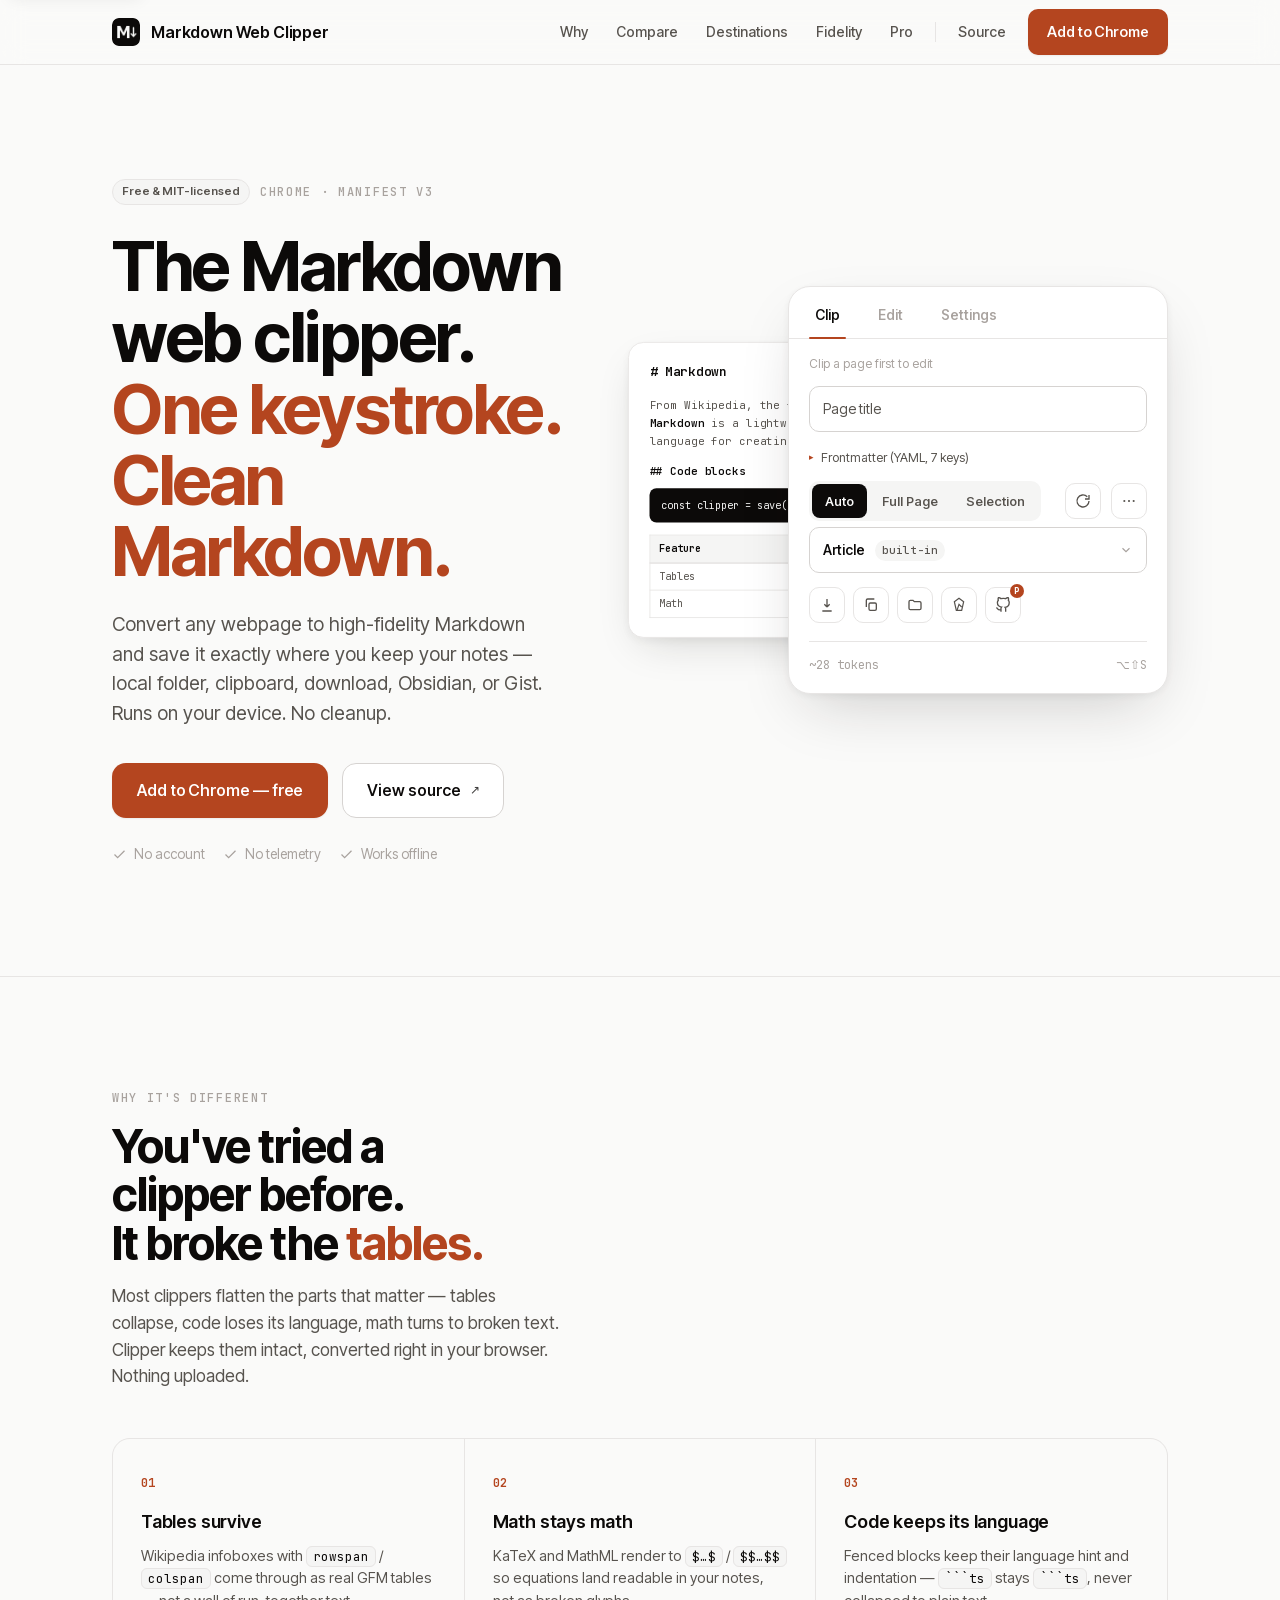
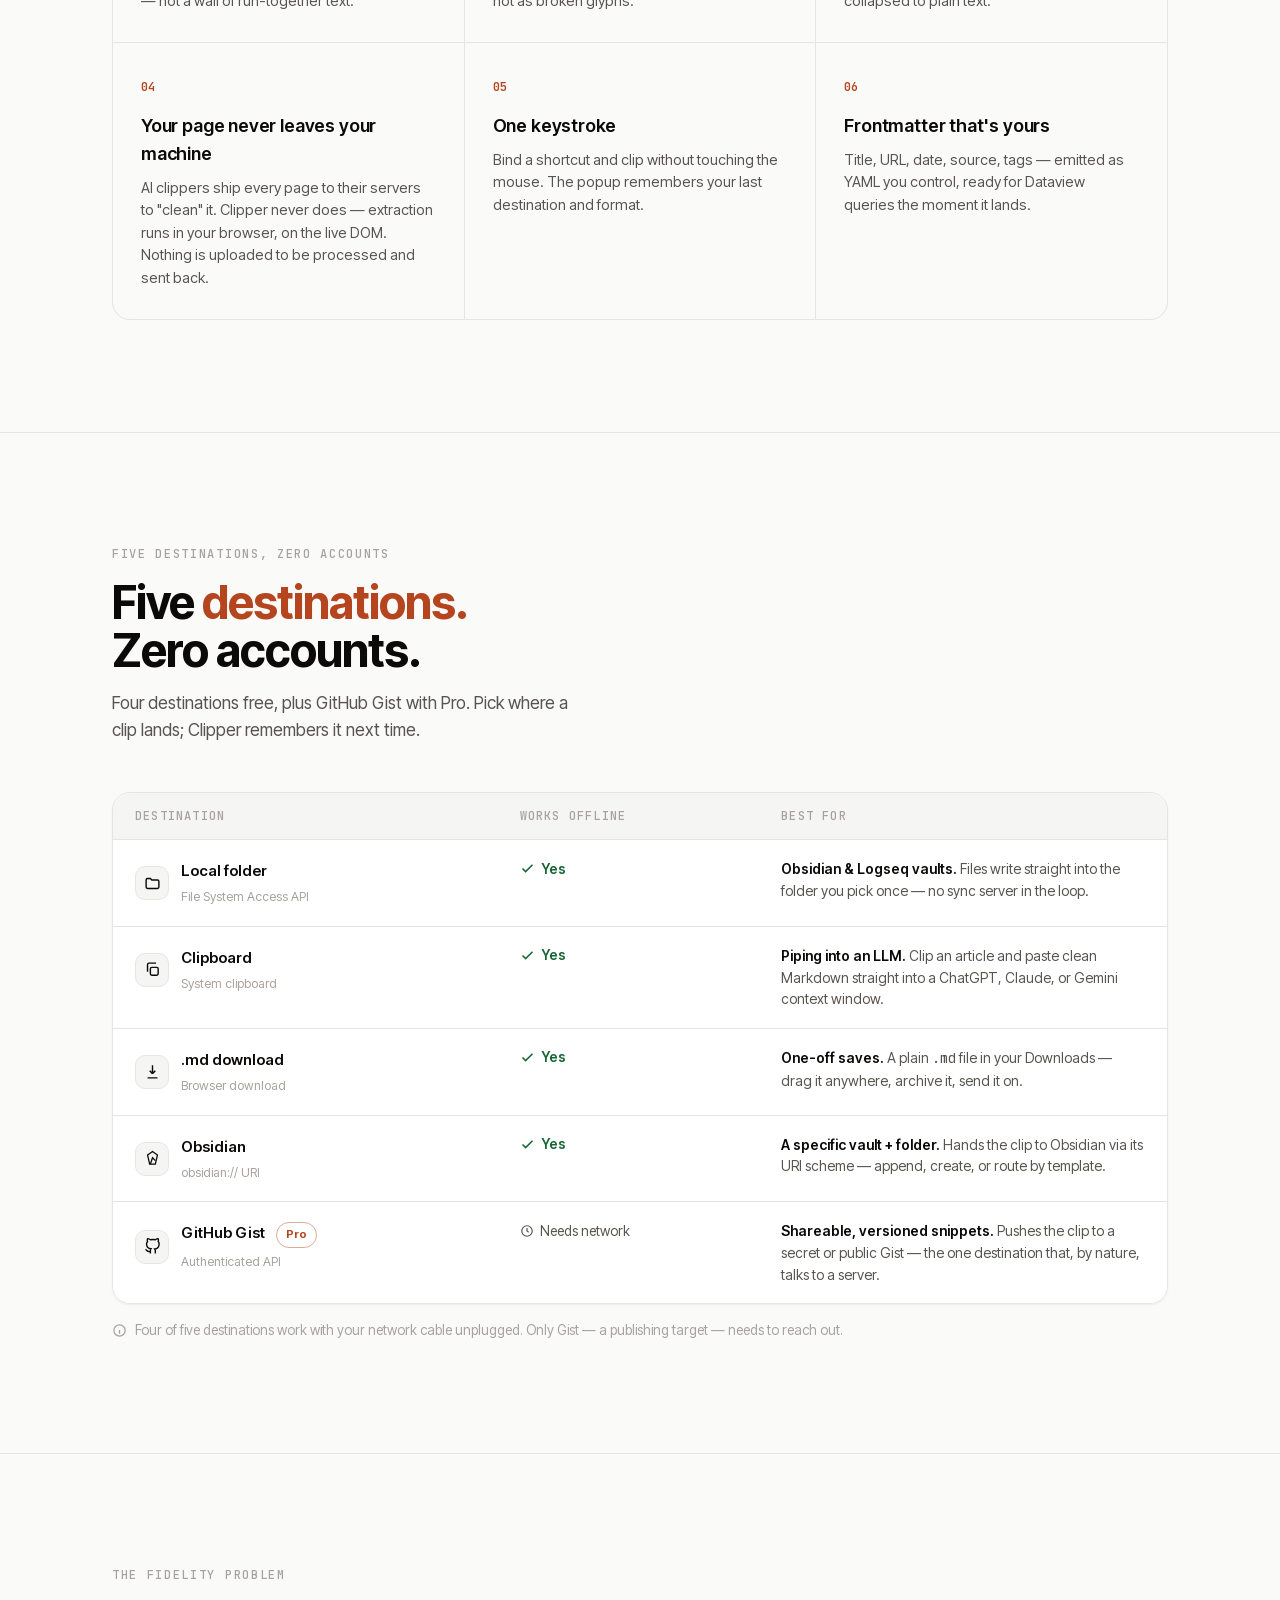
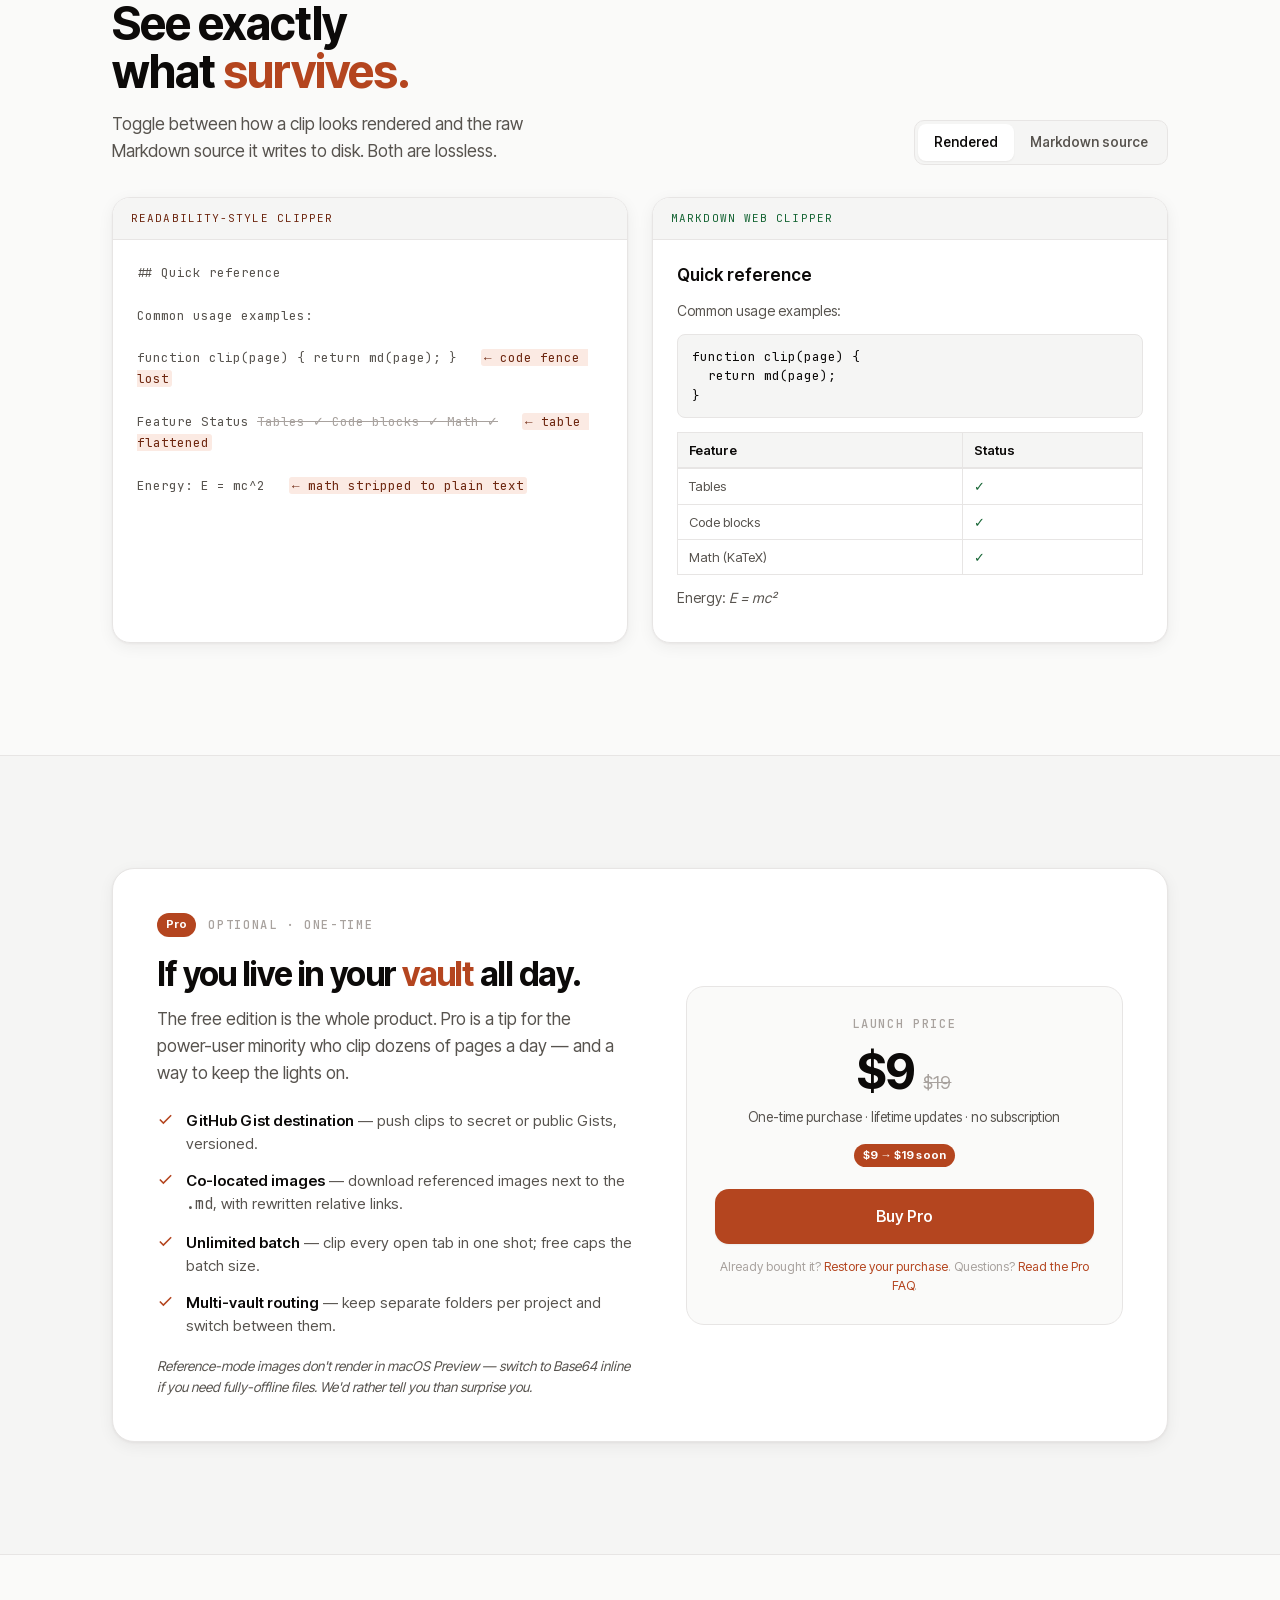
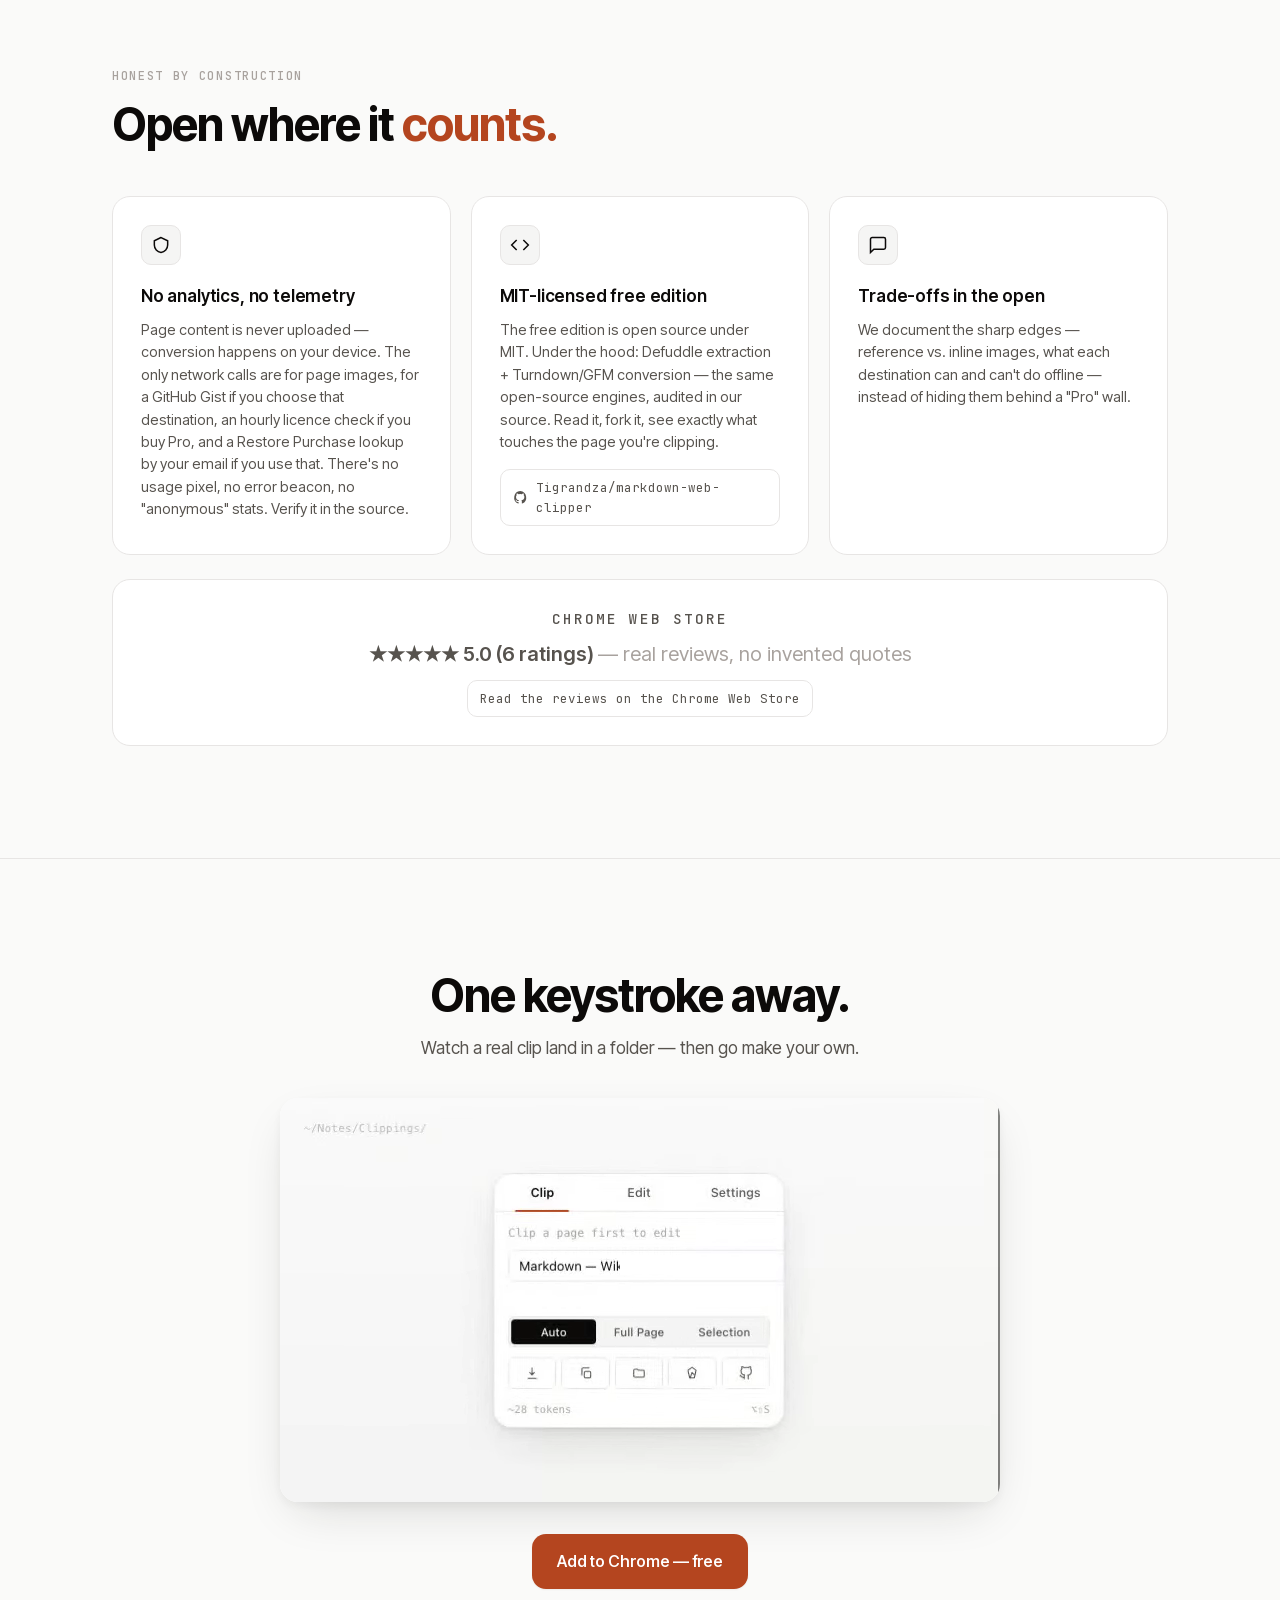
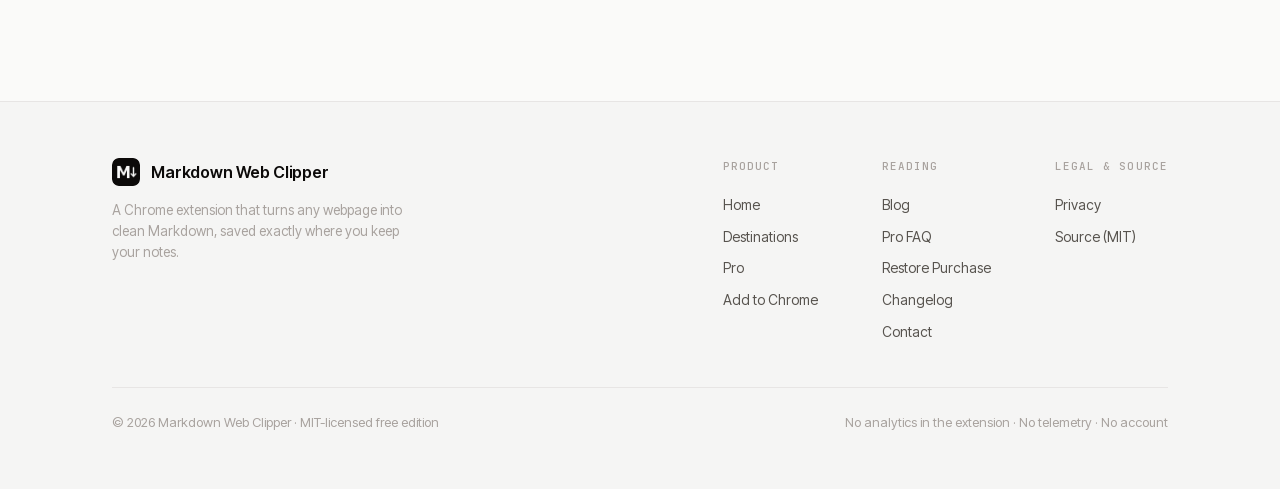
==== commit c91f807a: "chore: sync landing from clipper@8c60862 Co-Authored-By: landing-sync[bot] <landing-sync@users.norep" ====
--- a/index.html
+++ b/index.html
@@ -90,7 +90,7 @@
   "url": "https://markdownwebclipper.com/",
   "publisher": { "@id": "https://markdownwebclipper.com/#org" },
   "downloadUrl": "https://chromewebstore.google.com/detail/markdown-web-clipper-save-pages-to-obsidian/dpkinbemdemheacegfjbbkclcpbfedif",
-  "softwareVersion": "0.13.0",
+  "softwareVersion": "0.13.1",
   "license": "https://opensource.org/licenses/MIT",
   "offers": {
     "@type": "Offer",
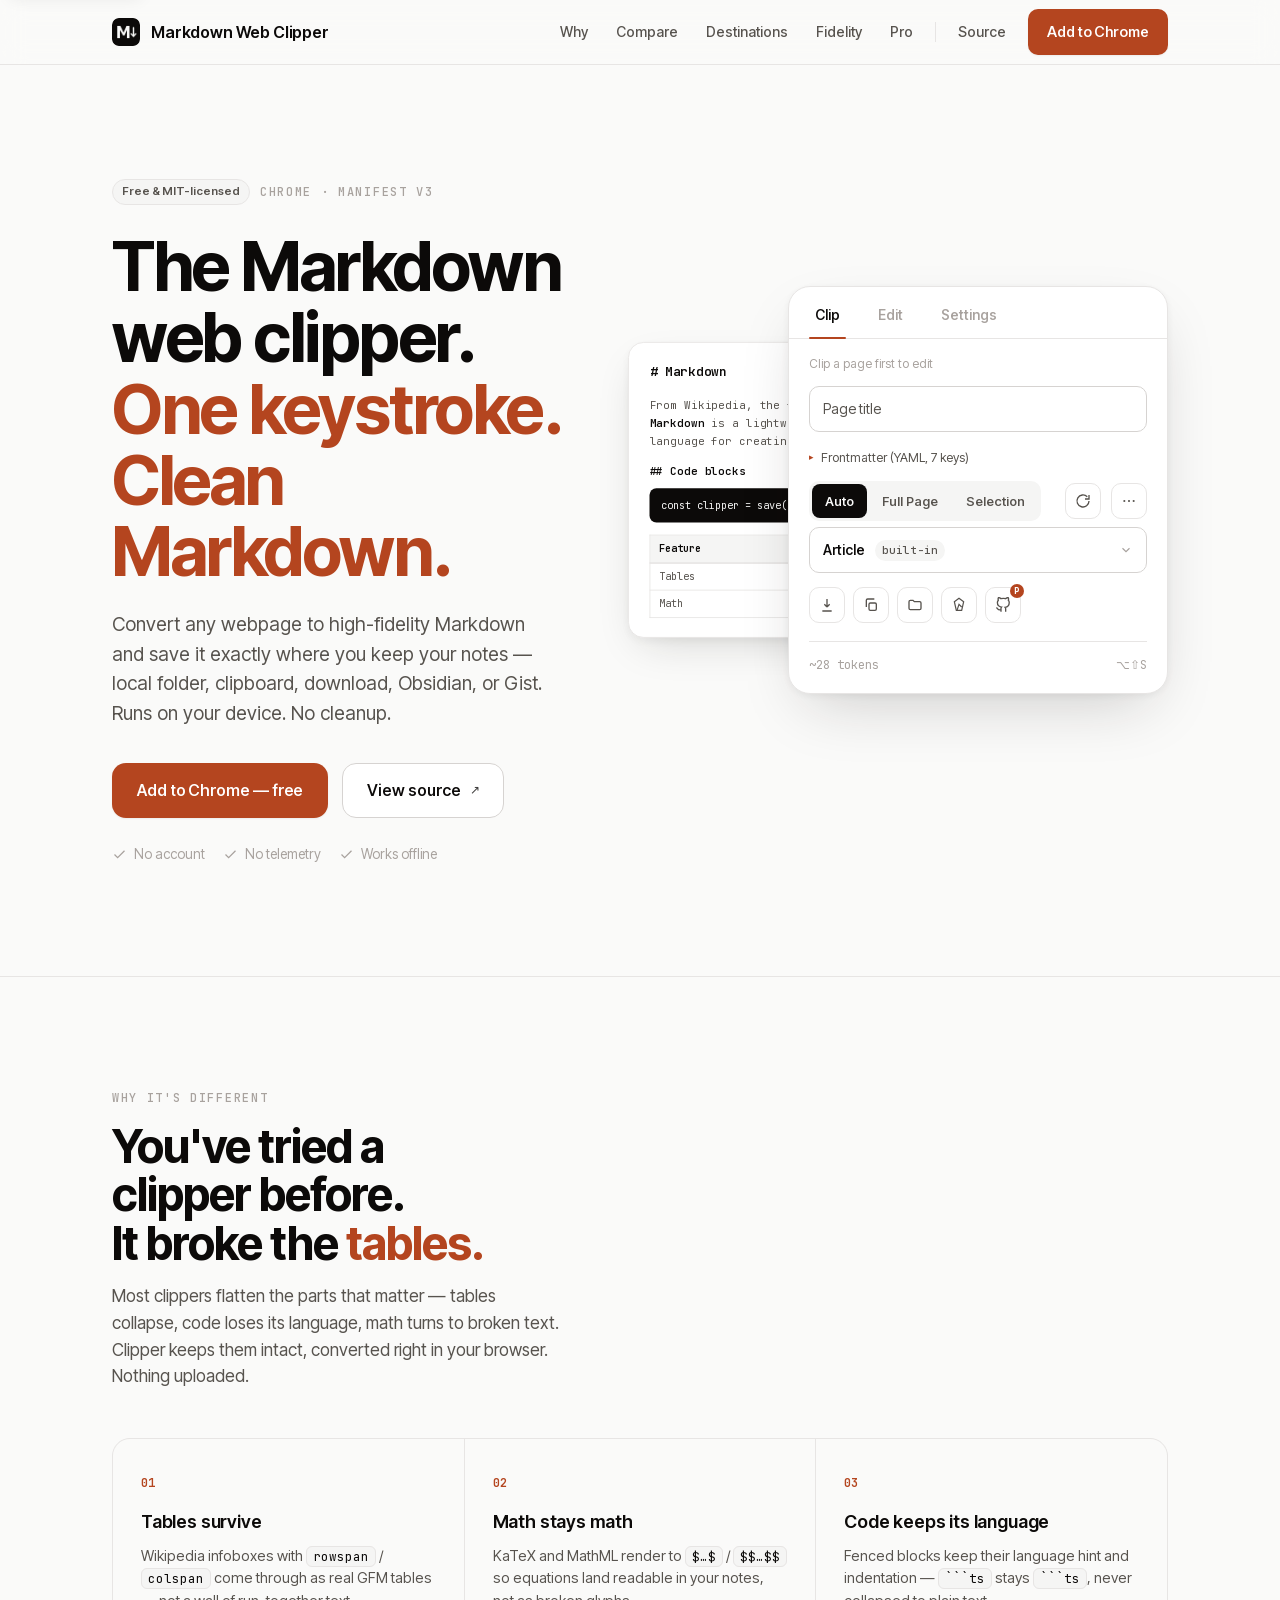
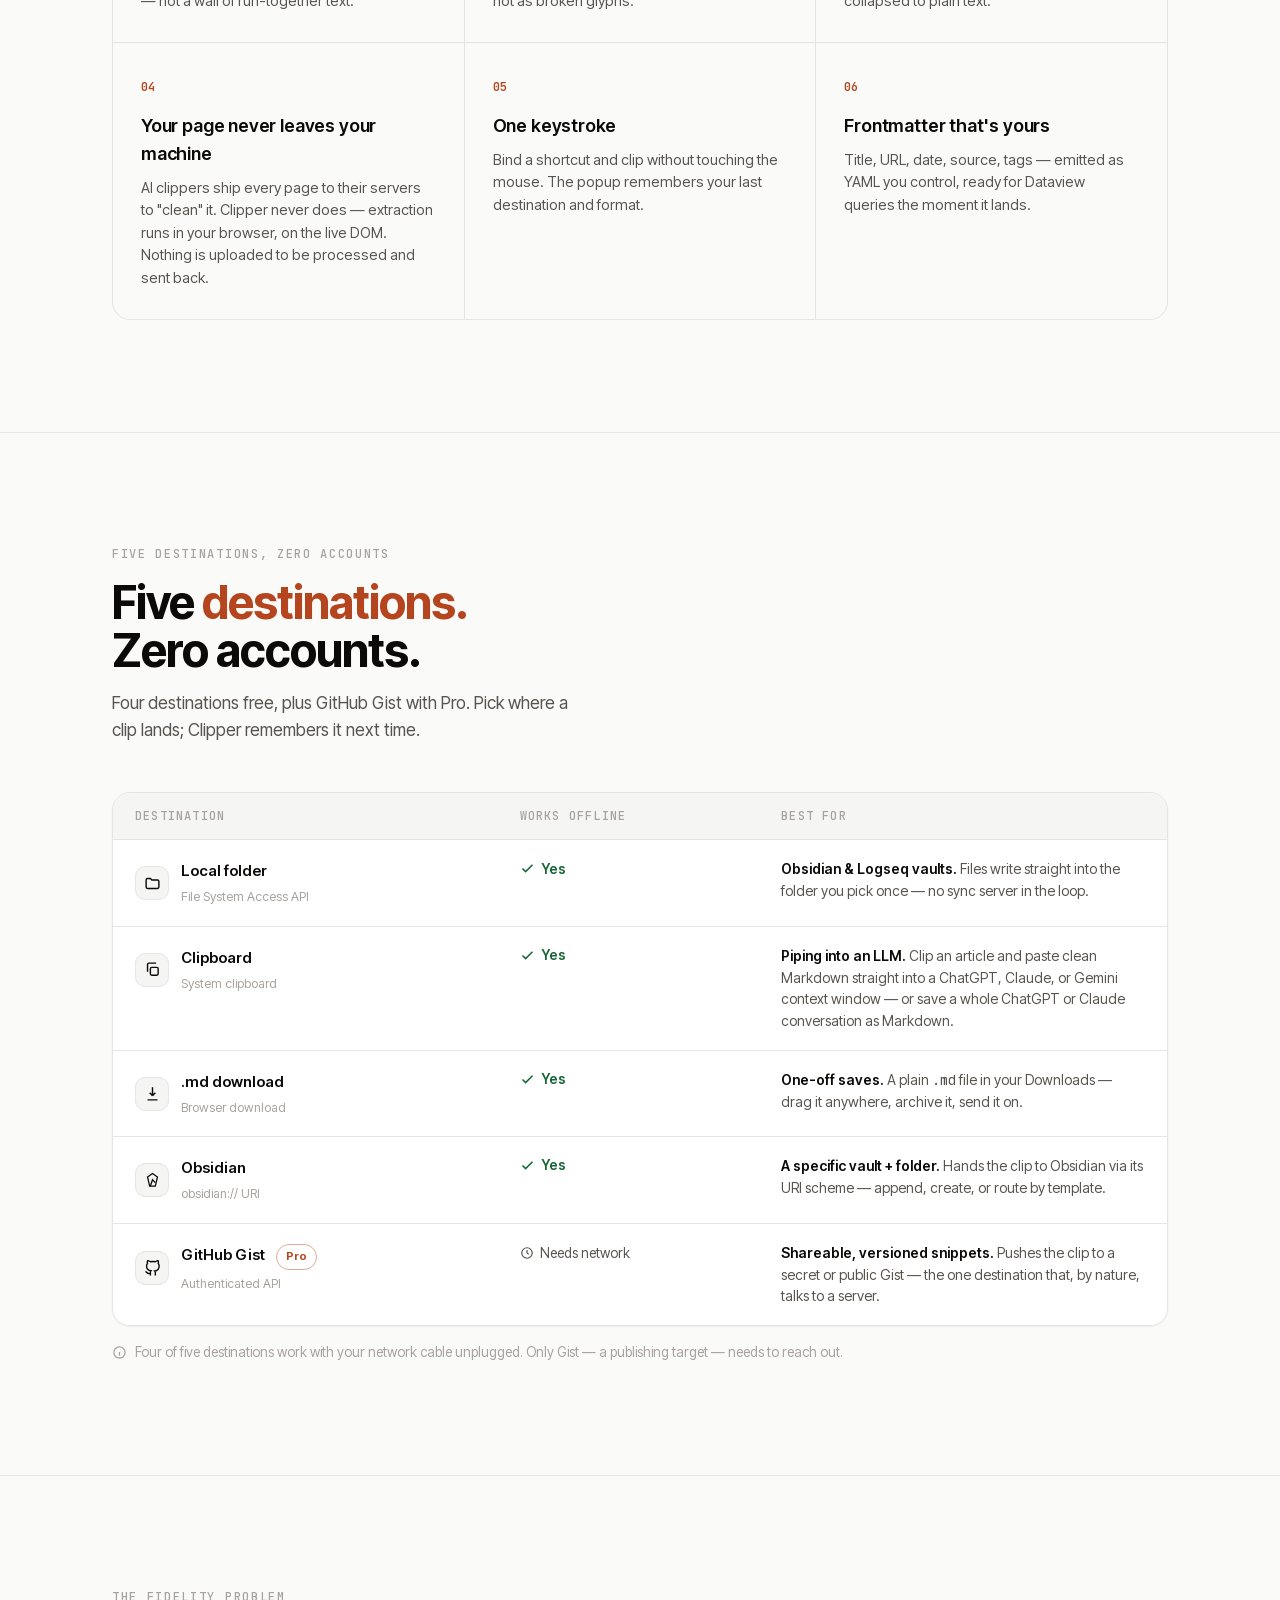
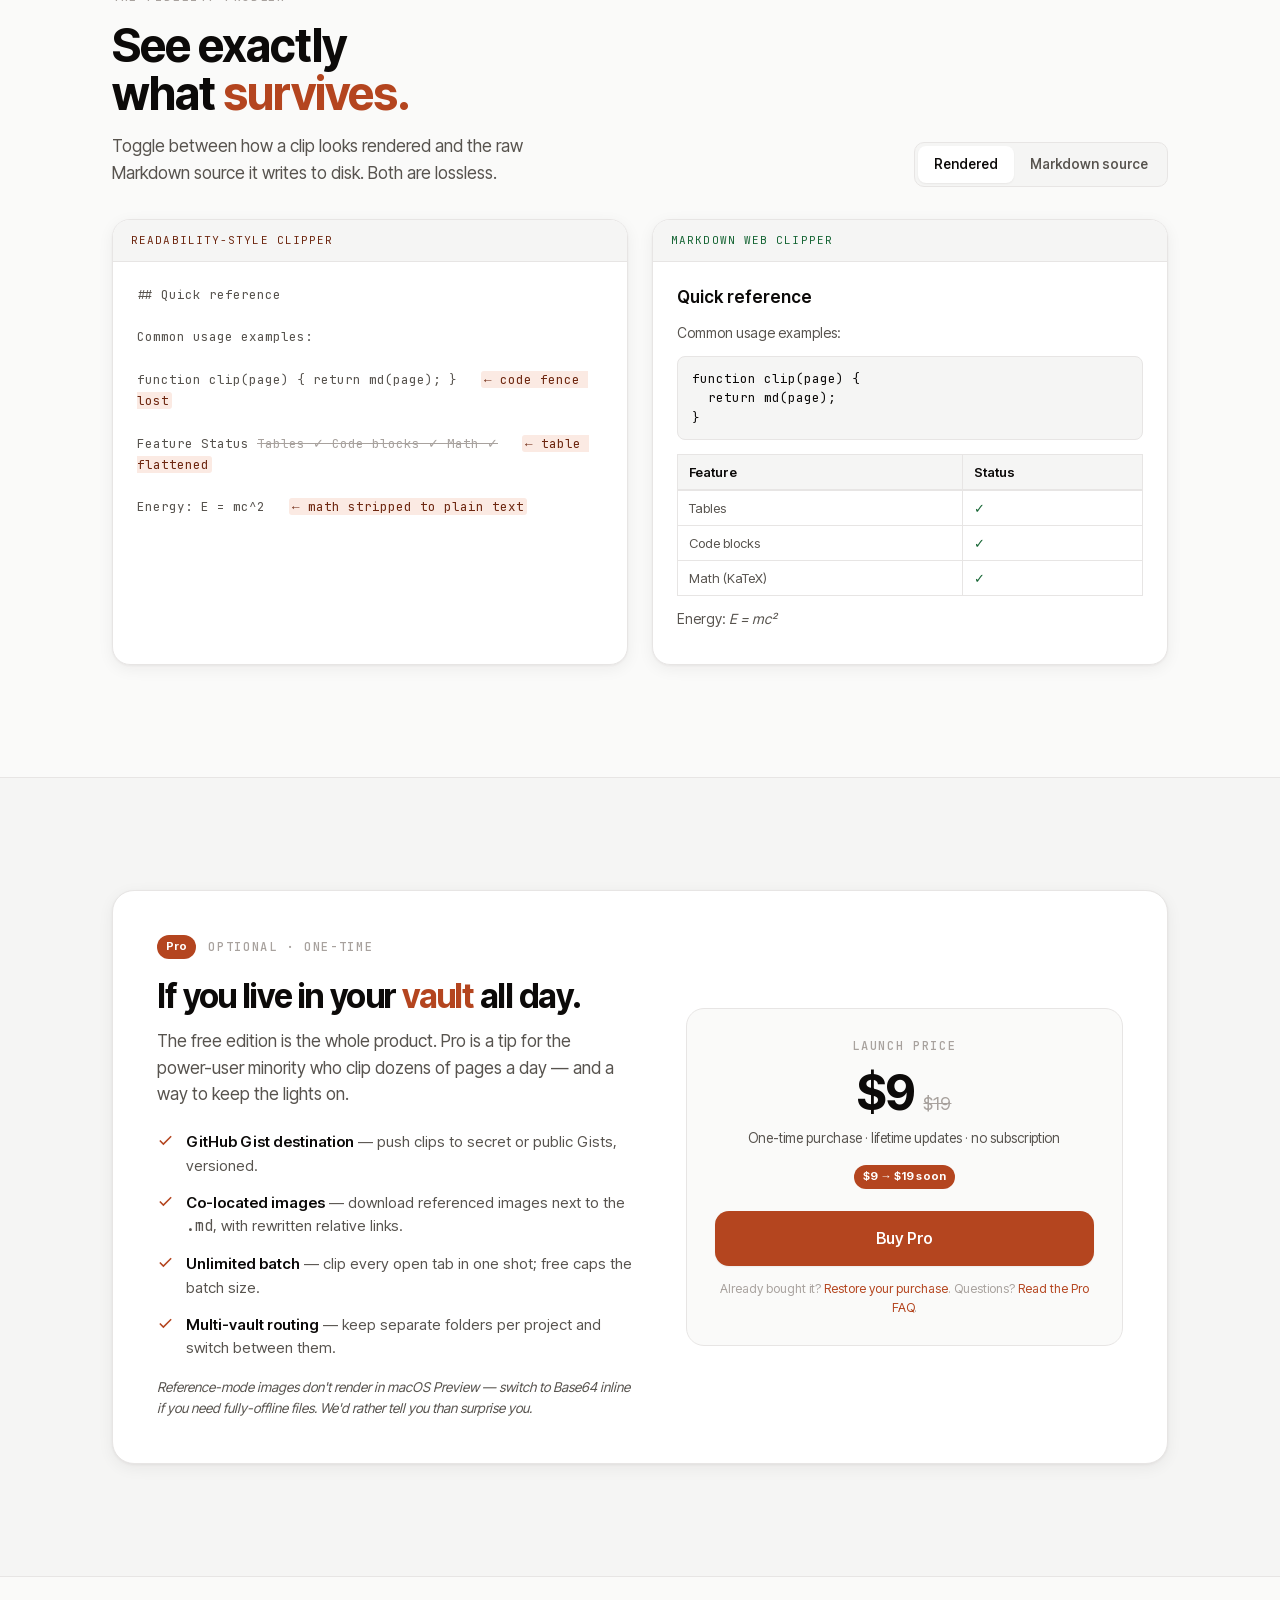
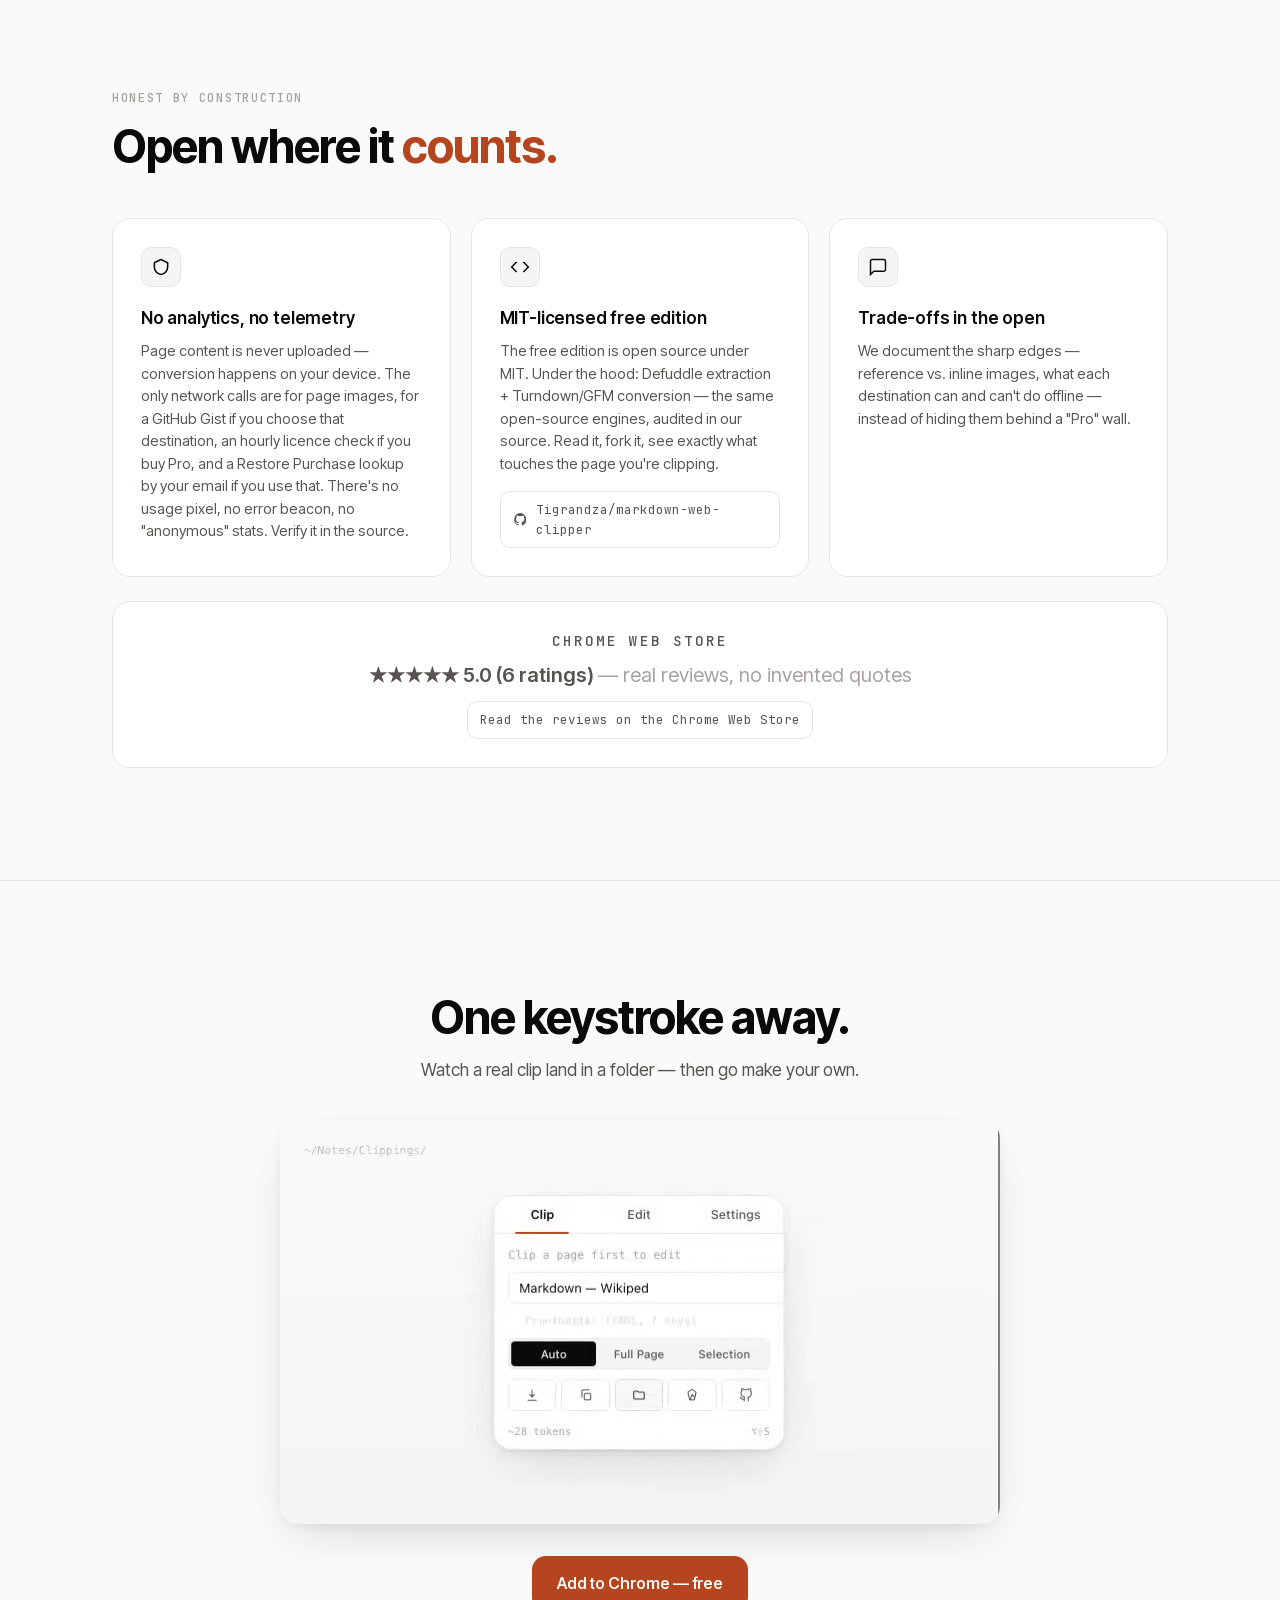
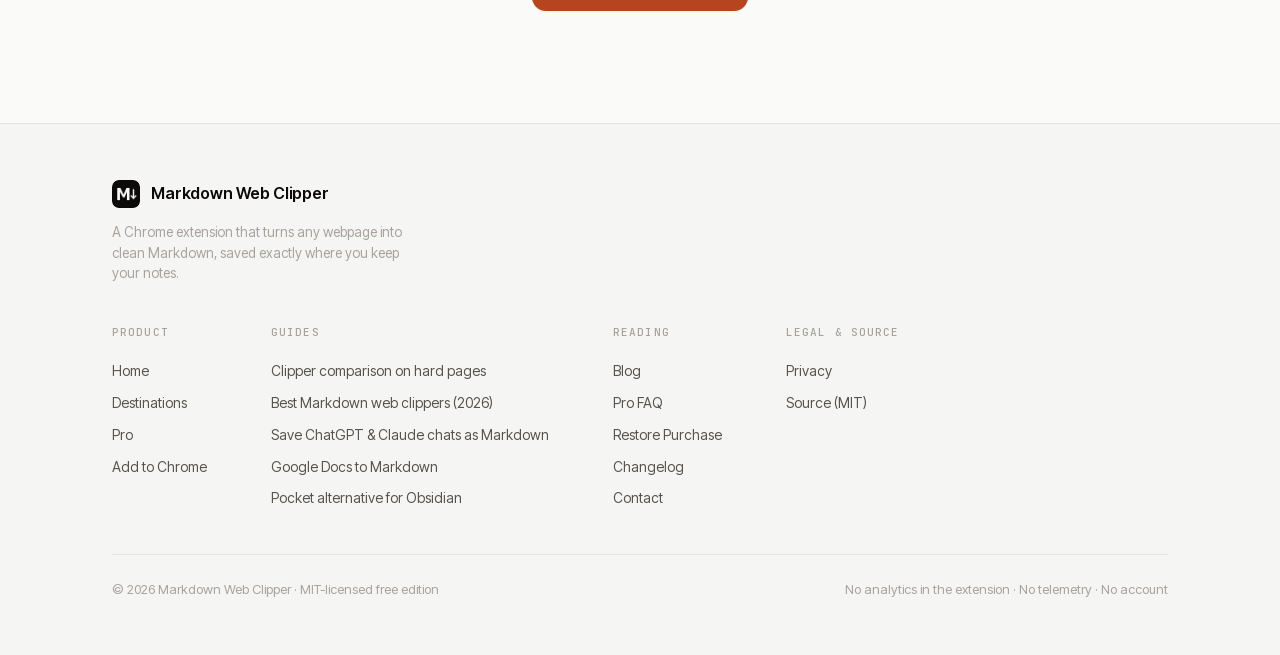
==== commit 9364874d: "chore: sync landing from clipper@1784bab Co-Authored-By: landing-sync[bot] <landing-sync@users.norep" ====
--- a/index.html
+++ b/index.html
@@ -139,7 +139,7 @@
       "url": "https://markdownwebclipper.com/",
       "inLanguage": "en",
       "datePublished": "2026-05-09",
-      "dateModified": "2026-09-14",
+      "dateModified": "2026-11-09",
       "publisher": { "@id": "https://markdownwebclipper.com/#org" }
     }
   ]
@@ -326,7 +326,7 @@
               </div>
             </td>
             <td><span class="yes"><svg width="15" height="15" viewBox="0 0 24 24" fill="none" stroke="currentColor" stroke-width="2.4"><path d="M20 6 9 17l-5-5"/></svg> Yes</span></td>
-            <td class="best"><b>Piping into an LLM.</b> Clip an article and paste clean Markdown straight into a ChatGPT, Claude, or Gemini context window.</td>
+            <td class="best"><b>Piping into an LLM.</b> Clip an article and paste clean Markdown straight into a ChatGPT, Claude, or Gemini context window — or <a href="/blog/export-chatgpt-claude-conversations-markdown">save a whole ChatGPT or Claude conversation as Markdown</a>.</td>
           </tr>
           <tr>
             <td>
@@ -564,6 +564,14 @@
           <a href="https://chromewebstore.google.com/detail/dpkinbemdemheacegfjbbkclcpbfedif?utm_source=markdownwebclipper.com&amp;utm_medium=website&amp;utm_campaign=home">Add to Chrome</a>
         </div>
         <div class="footer-col">
+          <h2>Guides</h2>
+          <a href="/compare">Clipper comparison on hard pages</a>
+          <a href="/blog/best-markdown-web-clippers-2026">Best Markdown web clippers (2026)</a>
+          <a href="/blog/export-chatgpt-claude-conversations-markdown">Save ChatGPT &amp; Claude chats as Markdown</a>
+          <a href="/blog/google-docs-web-clipper">Google Docs to Markdown</a>
+          <a href="/blog/pocket-alternative-markdown-obsidian">Pocket alternative for Obsidian</a>
+        </div>
+        <div class="footer-col">
           <h2>Reading</h2>
           <a href="/blog/">Blog</a>
           <a href="/pro-faq">Pro FAQ</a>
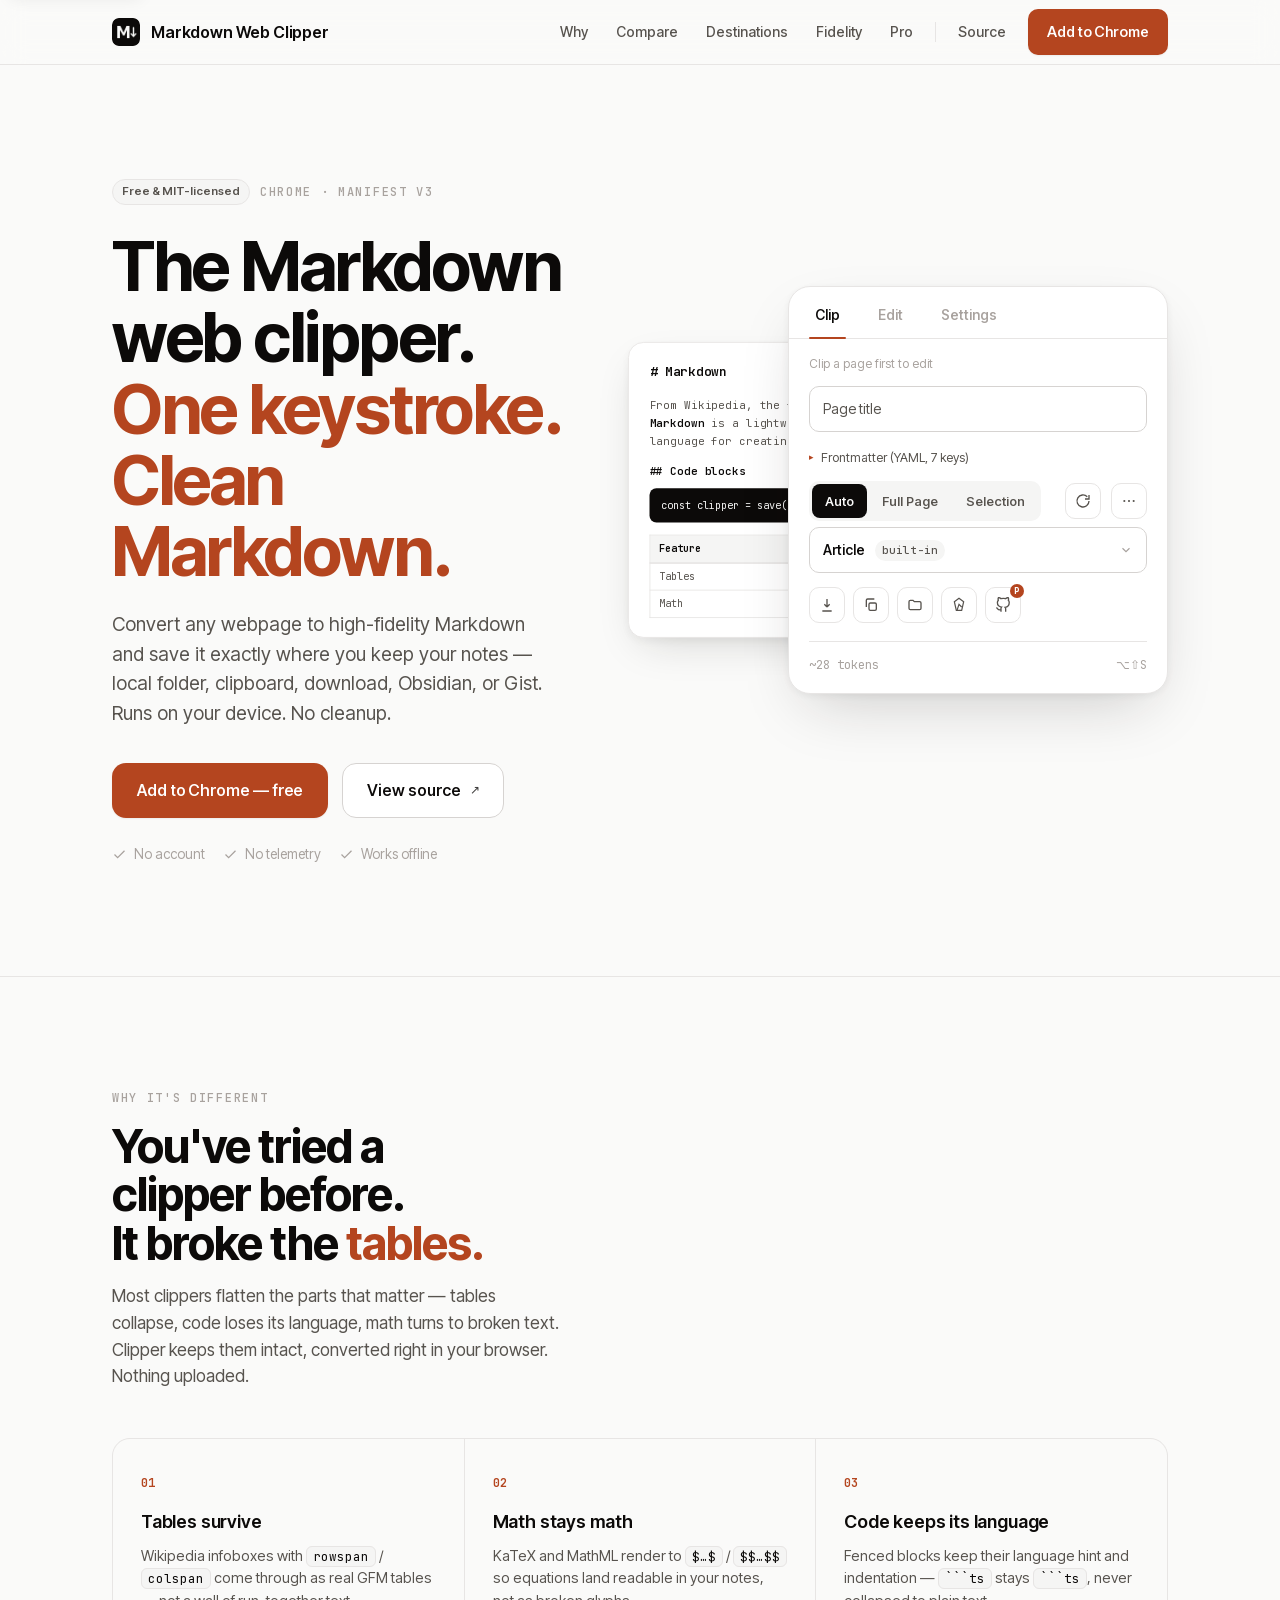
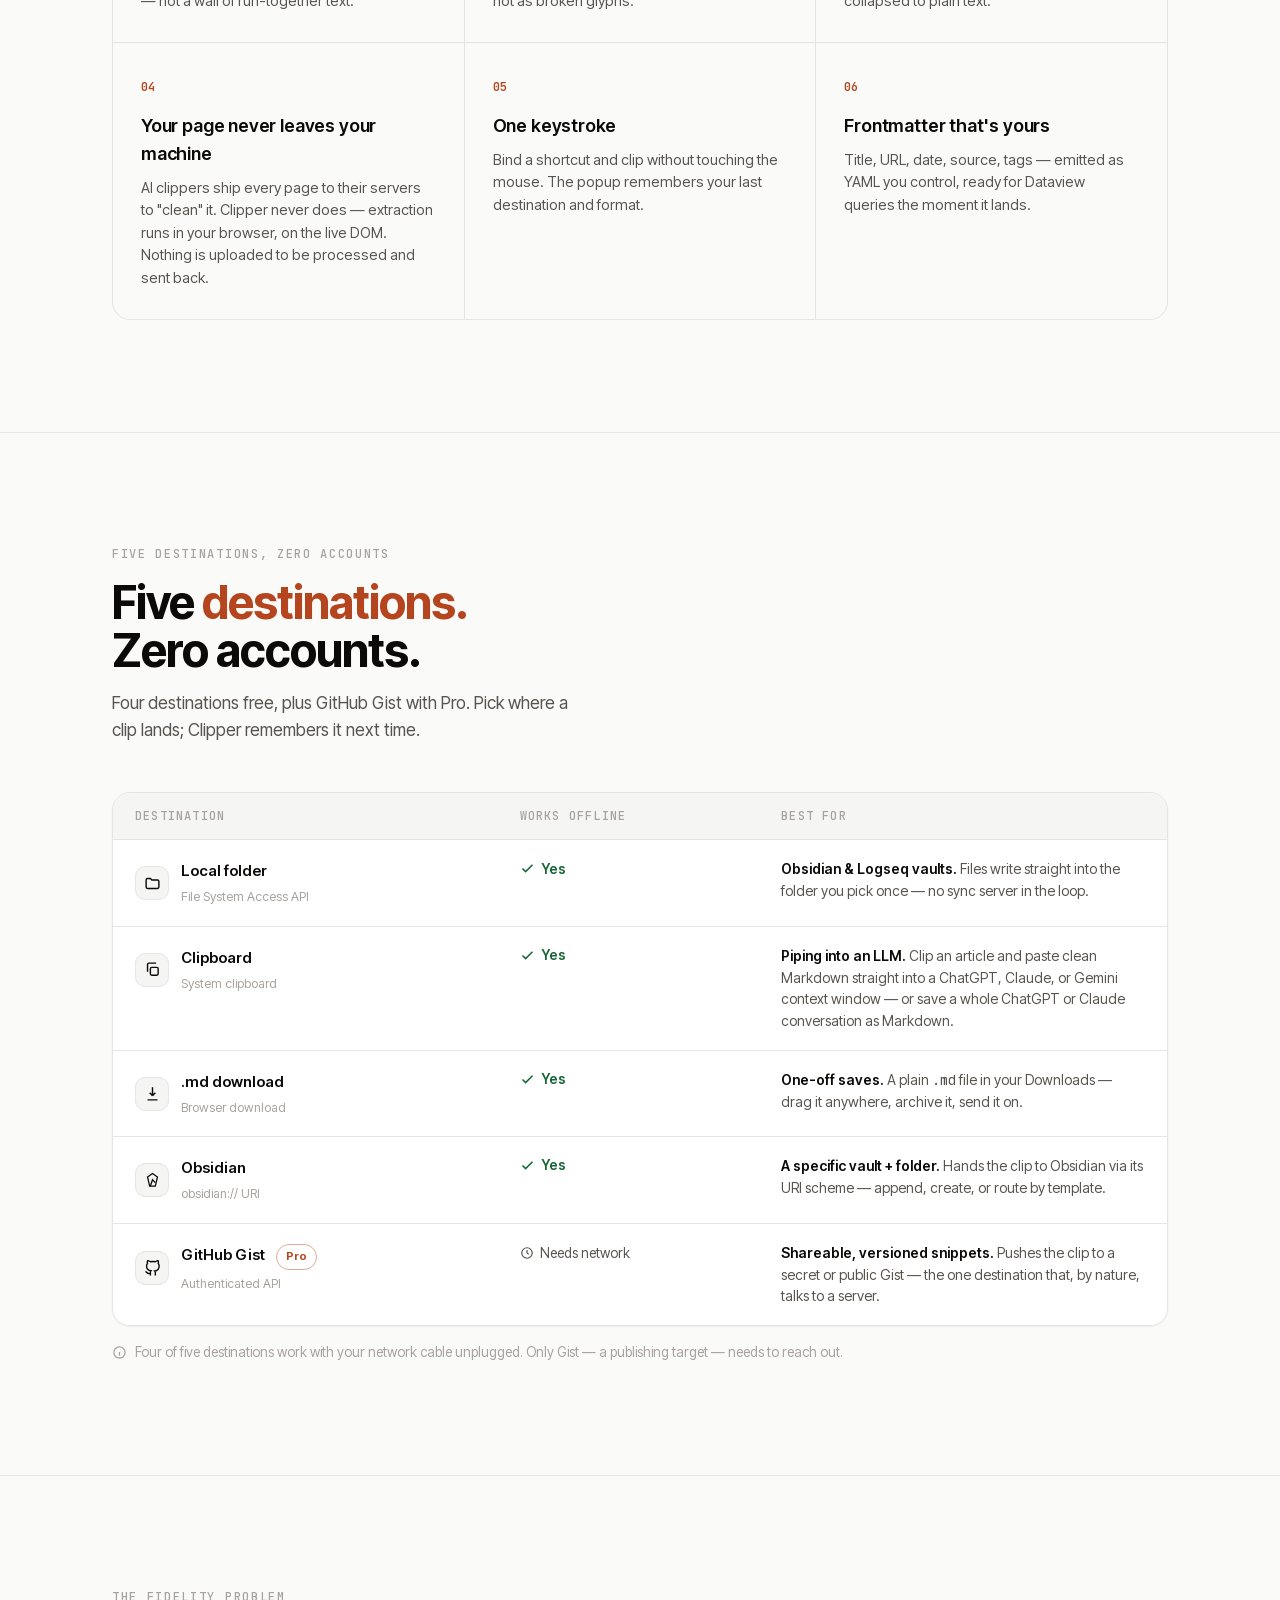
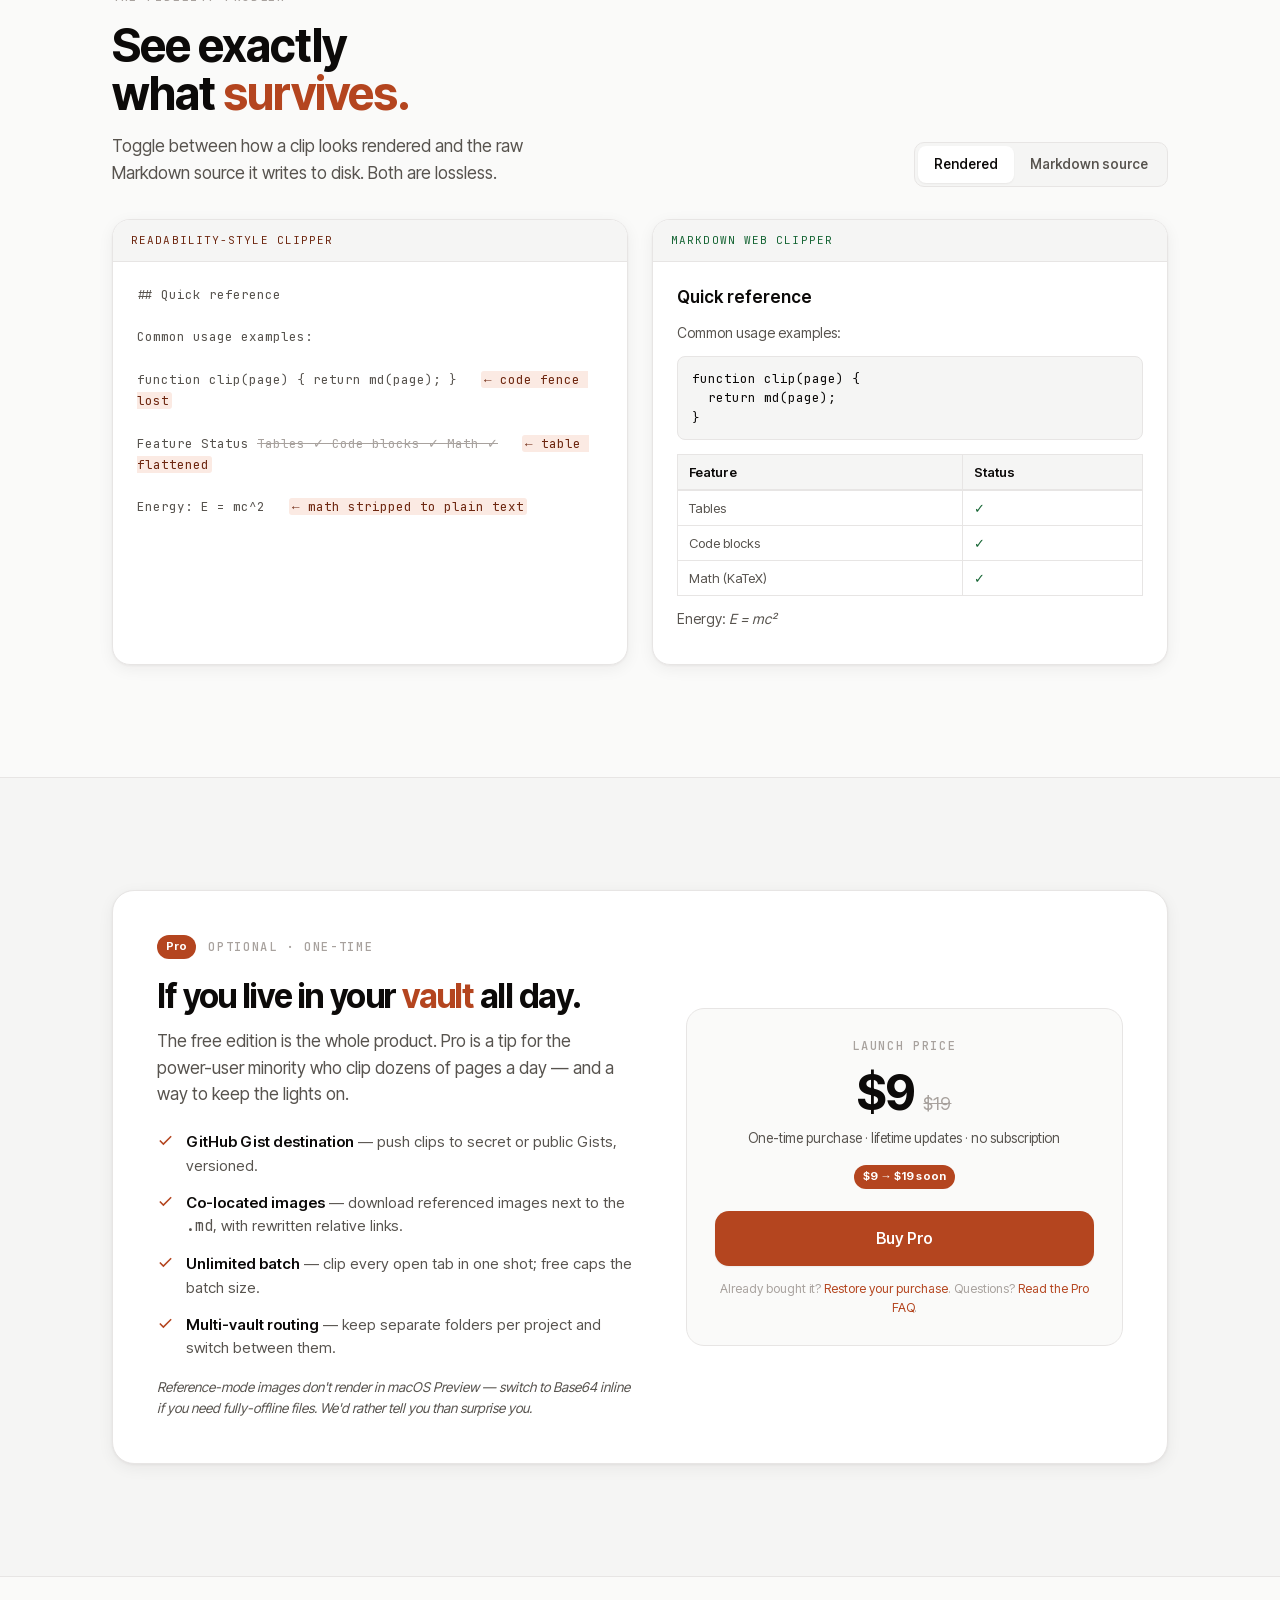
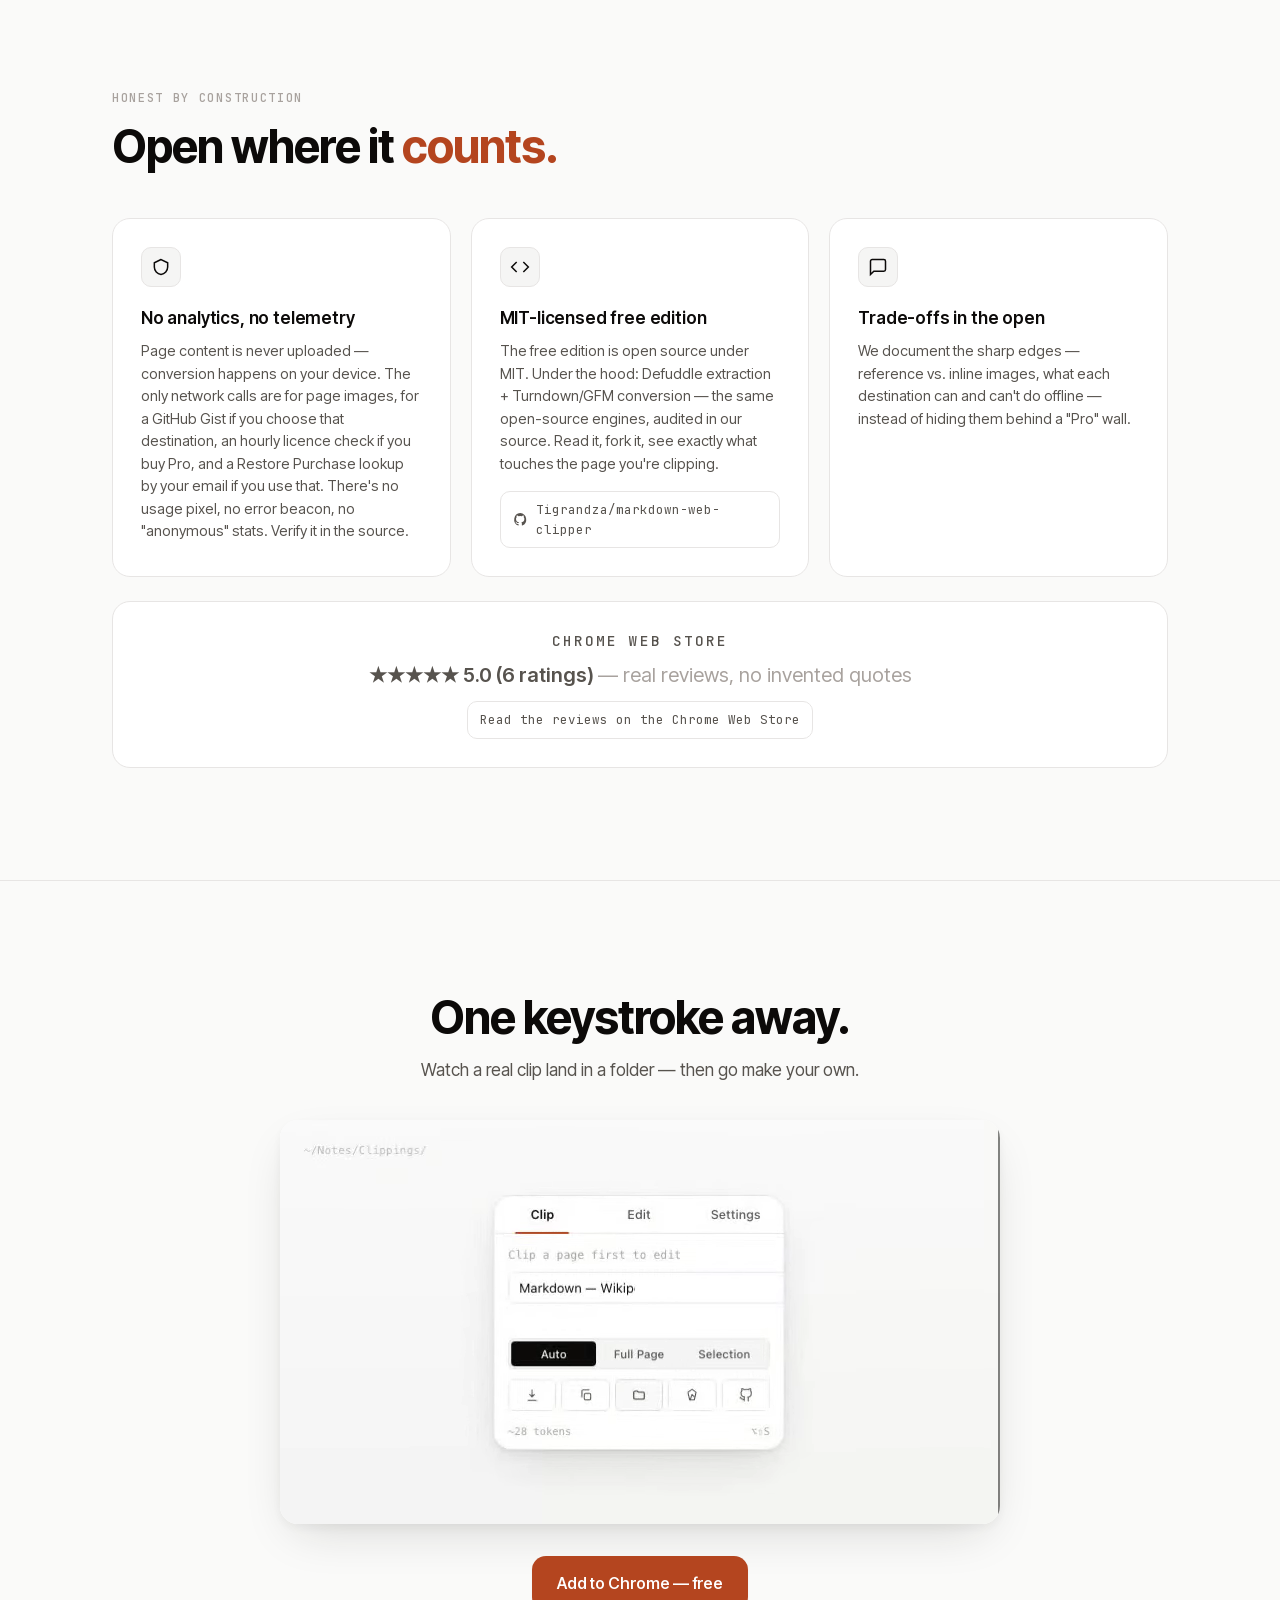
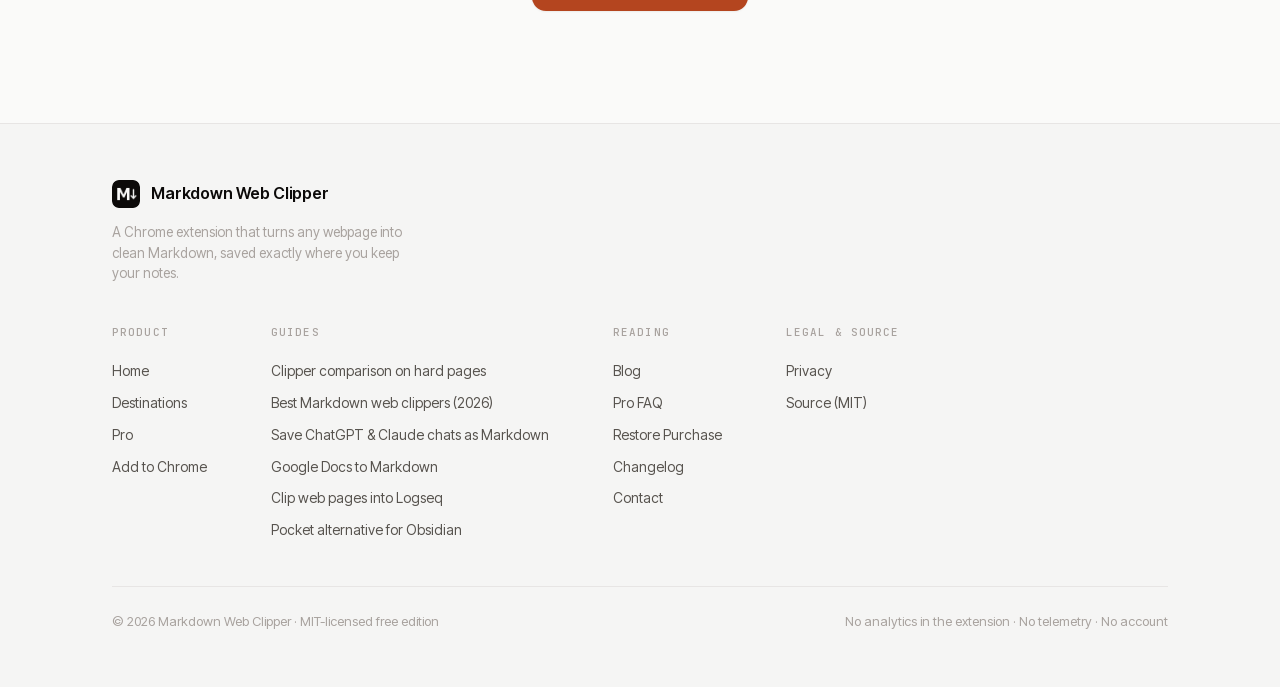
==== commit 726e99fa: "chore: sync landing from clipper@6430de9 Co-Authored-By: landing-sync[bot] <landing-sync@users.norep" ====
--- a/index.html
+++ b/index.html
@@ -139,7 +139,7 @@
       "url": "https://markdownwebclipper.com/",
       "inLanguage": "en",
       "datePublished": "2026-05-09",
-      "dateModified": "2026-11-09",
+      "dateModified": "2026-11-10",
       "publisher": { "@id": "https://markdownwebclipper.com/#org" }
     }
   ]
@@ -316,7 +316,7 @@
               </div>
             </td>
             <td><span class="yes"><svg width="15" height="15" viewBox="0 0 24 24" fill="none" stroke="currentColor" stroke-width="2.4"><path d="M20 6 9 17l-5-5"/></svg> Yes</span></td>
-            <td class="best"><b>Obsidian &amp; Logseq vaults.</b> Files write straight into the folder you pick once — no sync server in the loop.</td>
+            <td class="best"><b>Obsidian &amp; <a href="/blog/logseq-web-clipper">Logseq</a> vaults.</b> Files write straight into the folder you pick once — no sync server in the loop.</td>
           </tr>
           <tr>
             <td>
@@ -569,6 +569,7 @@
           <a href="/blog/best-markdown-web-clippers-2026">Best Markdown web clippers (2026)</a>
           <a href="/blog/export-chatgpt-claude-conversations-markdown">Save ChatGPT &amp; Claude chats as Markdown</a>
           <a href="/blog/google-docs-web-clipper">Google Docs to Markdown</a>
+          <a href="/blog/logseq-web-clipper">Clip web pages into Logseq</a>
           <a href="/blog/pocket-alternative-markdown-obsidian">Pocket alternative for Obsidian</a>
         </div>
         <div class="footer-col">
--- a/style.css
+++ b/style.css
@@ -1 +1 @@
-@font-face{font-family:Inter Tight;font-style:normal;font-weight:400 700;font-display:swap;src:url(/fonts/inter-tight-latin.woff2) format("woff2");unicode-range:U+0000-00FF,U+0131,U+0152-0153,U+02BB-02BC,U+02C6,U+02DA,U+02DC,U+0304,U+0308,U+0329,U+2000-206F,U+20AC,U+2122,U+2191,U+2193,U+2212,U+2215,U+FEFF,U+FFFD}@font-face{font-family:Inter Tight;font-style:normal;font-weight:400 700;font-display:swap;src:url(/fonts/inter-tight-latin-ext.woff2) format("woff2");unicode-range:U+0100-02AF,U+0304,U+0308,U+0329,U+1E00-1E9F,U+1EF2-1EFF,U+2020,U+20A0-20AB,U+20AD-20C0,U+2113,U+2C60-2C7F,U+A720-A7FF}@font-face{font-family:JetBrains Mono;font-style:normal;font-weight:400 600;font-display:swap;src:url(/fonts/jetbrains-mono-latin.woff2) format("woff2");unicode-range:U+0000-00FF,U+0131,U+0152-0153,U+02BB-02BC,U+02C6,U+02DA,U+02DC,U+0304,U+0308,U+0329,U+2000-206F,U+20AC,U+2122,U+2191,U+2193,U+2212,U+2215,U+FEFF,U+FFFD}@font-face{font-family:JetBrains Mono;font-style:normal;font-weight:400 600;font-display:swap;src:url(/fonts/jetbrains-mono-latin-ext.woff2) format("woff2");unicode-range:U+0100-02AF,U+0304,U+0308,U+0329,U+1E00-1E9F,U+1EF2-1EFF,U+2020,U+20A0-20AB,U+20AD-20C0,U+2113,U+2C60-2C7F,U+A720-A7FF}*,*:before,*:after{box-sizing:border-box}*{margin:0}html{-webkit-text-size-adjust:100%;scroll-behavior:smooth;scroll-padding-top:80px}body{font-family:var(--font-sans);font-weight:400;line-height:var(--lh-body);color:var(--fg);background:var(--bg);-webkit-font-smoothing:antialiased;text-rendering:optimizeLegibility;font-feature-settings:"cv11","ss01"}img,svg{display:block;max-width:100%}a{color:inherit;text-decoration:none}button{font:inherit;color:inherit;cursor:pointer;background:none;border:none}code,pre,.mono{font-family:var(--font-mono)}::selection{background:var(--accent-subtle);color:var(--accent-ink)}:focus-visible{outline:2px solid var(--accent);outline-offset:2px;border-radius:4px}.sr-only{position:absolute;width:1px;height:1px;padding:0;margin:-1px;overflow:hidden;clip:rect(0,0,0,0);white-space:nowrap;border:0}.skip-link{position:absolute;left:8px;top:-48px;z-index:1000;padding:10px 16px;background:var(--surface);color:var(--fg-strong);border:1px solid var(--border);border-radius:var(--r-sm);box-shadow:var(--shadow-md);font-size:14px;font-weight:550;transition:top .15s ease}.skip-link:focus{top:8px}.breadcrumb{display:block}.breadcrumb a{color:inherit;text-decoration:none}.breadcrumb a:hover{color:var(--accent)}.wrap{width:100%;max-width:var(--maxw);margin-inline:auto;padding-inline:32px}section.band{padding-block:var(--section-y)}.band+.band{border-top:1px solid var(--border)}:root[data-density=compact]{--section-y: 76px;--gap-block: 20px}:root[data-density=standard]{--section-y: 112px;--gap-block: 28px}:root[data-density=breathing]{--section-y: 160px;--gap-block: 40px}:root[data-accent="60"]{--accent: var(--accent-60)}:root[data-accent="100"]{--accent: var(--accent-100)}:root[data-accent="140"]{--accent: var(--accent-140)}.eyebrow{font-family:var(--font-mono);font-size:12px;letter-spacing:.14em;text-transform:uppercase;color:var(--fg-faint);font-weight:500;white-space:nowrap}.display{font-weight:700;line-height:var(--lh-display);letter-spacing:var(--tracking-display);color:var(--fg-strong);text-wrap:balance}h1.display{font-size:clamp(40px,5.4vw,68px)}h2.display{font-size:clamp(32px,3.8vw,46px)}h3.display{font-size:clamp(24px,2.4vw,30px)}.rust{color:var(--accent)}.lede{font-size:clamp(17px,1.35vw,19px);color:var(--fg-muted);max-width:46ch;text-wrap:pretty}.section-head{max-width:52ch;margin-bottom:48px}.section-head .lede{margin-top:16px}.site-header{position:sticky;top:0;z-index:40;background:color-mix(in srgb,var(--bg) 82%,transparent);backdrop-filter:saturate(140%) blur(12px);border-bottom:1px solid var(--border)}.site-header .wrap{display:flex;align-items:center;gap:28px;height:64px}.brand{display:flex;align-items:center;gap:11px;font-weight:600;color:var(--fg-strong);letter-spacing:-.01em;white-space:nowrap;flex:none}.brand img{width:28px;height:28px;border-radius:7px}.brand .wordmark{font-size:16px}.brand .tld{color:var(--fg-faint);font-weight:500}.nav{display:flex;align-items:center;gap:4px;margin-left:auto}.nav a:not(.btn){padding:8px 12px;border-radius:var(--r-sm);font-size:14px;color:var(--fg-muted);font-weight:500;transition:color .15s,background .15s}.nav a:not(.btn):hover{color:var(--fg-strong);background:var(--surface-2)}.nav .sep{width:1px;height:20px;background:var(--border);margin-inline:6px}.btn{display:inline-flex;align-items:center;justify-content:center;gap:9px;padding:11px 18px;border-radius:var(--r-md);font-size:14.5px;font-weight:550;letter-spacing:-.005em;transition:transform .12s ease,background .15s,border-color .15s,box-shadow .15s;border:1px solid transparent;white-space:nowrap}.btn:active{transform:translateY(1px)}.btn .kbd{font-family:var(--font-mono);font-size:12px;opacity:.8}.btn-primary{background:var(--accent);color:var(--on-accent);box-shadow:var(--shadow-sm)}.btn-primary:hover{background:color-mix(in oklch,var(--accent) 90%,black)}.btn-ghost{background:var(--surface);color:var(--fg-strong);border-color:var(--border-strong)}.btn-ghost:hover{background:var(--surface-2);border-color:var(--fg-faint)}.btn-quiet{color:var(--fg-muted);padding-inline:10px}.btn-quiet:hover{color:var(--fg-strong)}.btn-lg{padding:14px 24px;font-size:16px;border-radius:var(--r-lg)}.badge-pro{display:inline-flex;align-items:center;gap:5px;padding:3px 9px;background:var(--accent);color:var(--on-accent);border-radius:var(--r-pill);font-size:11.5px;font-weight:650;letter-spacing:.01em;white-space:nowrap}.badge-pro.outline{background:transparent;color:var(--accent);border:1px solid color-mix(in srgb,var(--accent) 45%,transparent)}.badge-free{display:inline-flex;align-items:center;gap:5px;padding:3px 9px;background:var(--surface-2);color:var(--fg-muted);border:1px solid var(--border);border-radius:var(--r-pill);font-size:11.5px;font-weight:600;white-space:nowrap}.chip{display:inline-flex;align-items:center;gap:6px;padding:5px 11px;background:var(--surface);border:1px solid var(--border);border-radius:var(--r-pill);font-size:13px;color:var(--fg-muted);font-weight:500}.chip .dot{width:6px;height:6px;border-radius:50%;background:var(--success)}.hero{padding-top:clamp(56px,7vw,96px);padding-bottom:var(--section-y)}.hero-eyebrow{display:inline-flex;align-items:center;gap:10px;margin-bottom:26px}.hero h1{margin-bottom:22px}.hero .lede{font-size:clamp(18px,1.5vw,21px);max-width:40ch}.hero-cta{display:flex;flex-wrap:wrap;align-items:center;gap:14px;margin-top:34px}.hero-meta{display:flex;flex-wrap:wrap;gap:18px;margin-top:26px;color:var(--fg-faint);font-size:13.5px}.hero-meta span{display:inline-flex;align-items:center;gap:7px}.hero[data-variant]{display:none}:root[data-hero=split] .hero[data-variant=split]{display:block}:root[data-hero=centered] .hero[data-variant=centered]{display:block}:root[data-hero=compare] .hero[data-variant=compare]{display:block}.hero-split .grid{display:grid;grid-template-columns:minmax(0,.92fr) minmax(0,1.08fr);gap:56px;align-items:center}.hero-stage{position:relative;min-height:470px;display:block}.hero-split .popup{position:relative;z-index:2;margin-left:auto}.hero-split .flow-arrow{display:none}.hero-split .md-card{position:absolute;left:0;top:56px;z-index:1;transform:scale(.86);transform-origin:top left;box-shadow:var(--shadow-lg)}.hero-centered{text-align:center}.hero-centered .lede{margin-inline:auto}.hero-centered .hero-eyebrow,.hero-centered .hero-cta,.hero-centered .hero-meta{justify-content:center}.hero-proof-wide{margin-top:56px}.hero-compare .grid{display:grid;grid-template-columns:minmax(0,.82fr) minmax(0,1.18fr);gap:56px;align-items:center}.popup{width:100%;max-width:380px;background:var(--surface);border:1px solid var(--border);border-radius:var(--r-2xl);box-shadow:var(--shadow-pop);overflow:hidden;flex:none}.popup-tabs{display:flex;gap:26px;padding:16px 20px 0;border-bottom:1px solid var(--border)}.popup-tab{padding-bottom:13px;font-size:14px;font-weight:550;color:var(--fg-faint);position:relative}.popup-tab.active{color:var(--fg-strong)}.popup-tab.active:after{content:"";position:absolute;left:0;right:0;bottom:-1px;height:2px;background:var(--accent);border-radius:2px}.popup-body{padding:16px 20px 18px}.popup-hint{font-size:12px;color:var(--fg-faint);margin-bottom:12px}.popup-input{width:100%;padding:11px 13px;border:1px solid var(--border-strong);border-radius:var(--r-md);font-size:14px;color:var(--fg-muted);background:var(--surface);margin-bottom:16px}.popup-fm{font-size:12.5px;color:var(--fg-muted);margin-bottom:14px;display:flex;align-items:center;gap:7px}.popup-fm .tri{color:var(--accent);font-size:9px}.seg{display:inline-flex;background:var(--surface-2);border-radius:var(--r-md);padding:3px;gap:2px}.seg button{padding:7px 13px;border-radius:var(--r-sm);font-size:13px;font-weight:550;color:var(--fg-muted)}.seg button.active{background:var(--fg-strong);color:var(--bg)}.popup-row{display:flex;align-items:center;gap:10px;margin-top:14px}.popup-row .spacer{flex:1}.icon-btn{width:36px;height:36px;display:inline-flex;align-items:center;justify-content:center;border:1px solid var(--border);border-radius:var(--r-md);color:var(--fg-muted);background:var(--surface);transition:border-color .15s,color .15s,background .15s;position:relative}.icon-btn:hover{color:var(--accent);border-color:color-mix(in srgb,var(--accent) 40%,var(--border))}.icon-btn .pro-dot{position:absolute;top:-4px;right:-4px;width:14px;height:14px;border-radius:50%;background:var(--accent);color:var(--on-accent);font-size:8px;font-weight:700;display:grid;place-items:center}.fmt-select{display:flex;align-items:center;gap:10px;padding:11px 13px;margin-top:6px;border:1px solid var(--border-strong);border-radius:var(--r-md);font-size:14px;color:var(--fg-strong);font-weight:550}.fmt-select .built-in{font-family:var(--font-mono);font-size:11px;font-weight:500;color:var(--fg-muted);background:var(--surface-2);padding:2px 7px;border-radius:var(--r-pill);white-space:nowrap}.fmt-select .caret{margin-left:auto;color:var(--fg-faint)}.popup-foot{display:flex;align-items:center;justify-content:space-between;margin-top:18px;padding-top:14px;border-top:1px solid var(--border);font-family:var(--font-mono);font-size:12px;color:var(--fg-faint);white-space:nowrap}.dest-row{display:flex;gap:8px;margin-top:14px}.md-card{background:var(--surface);border:1px solid var(--border);border-radius:var(--r-xl);box-shadow:var(--shadow-md);padding:22px 24px;max-width:360px}.md-card .md-h{font-family:var(--font-mono);font-size:15px;font-weight:600;color:var(--fg-strong);margin-bottom:14px}.md-card p,.md-card li{font-family:var(--font-mono);font-size:12.5px;line-height:1.7;color:var(--fg-muted)}.md-card .sub{font-weight:600;color:var(--fg-strong);margin-top:14px;margin-bottom:8px}.code-well{background:var(--code-bg);color:var(--code-fg);border-radius:var(--r-sm);padding:11px 13px;font-family:var(--font-mono);font-size:12px;margin:8px 0 14px;overflow-x:auto}.mini-table{width:100%;border-collapse:collapse;font-family:var(--font-mono);font-size:12px}.mini-table th,.mini-table td{border:1px solid var(--border);padding:6px 10px;text-align:left;color:var(--fg-muted)}.mini-table th{background:var(--surface-2);color:var(--fg-strong);font-weight:600}.mini-table td .ok{color:var(--success)}.macwin{width:100%;max-width:680px;margin-inline:auto;background:var(--surface);border:1px solid var(--border);border-radius:var(--r-xl);box-shadow:var(--shadow-lg);overflow:hidden;position:relative}.macwin-bar{display:flex;align-items:center;gap:14px;padding:13px 16px;border-bottom:1px solid var(--border);background:var(--surface-2)}.traffic{display:flex;gap:7px}.traffic i{width:11px;height:11px;border-radius:50%;display:block}.traffic i:nth-child(1){background:#ec6a5e}.traffic i:nth-child(2){background:#f4bf4f}.traffic i:nth-child(3){background:#61c454}.macwin-title{font-family:var(--font-mono);font-size:12.5px;color:var(--fg-muted)}.macwin-body{padding:20px 24px;font-family:var(--font-mono);font-size:13px;line-height:1.7}.macwin-body .hr{color:var(--fg-faint)}.macwin-body .k{color:var(--syn-key)}.macwin-body .v{color:var(--syn-val)}.macwin-body .h,.macwin-body .b{color:var(--fg-strong);font-weight:600}.macwin-body p{color:var(--fg-muted)}.toast{position:absolute;right:20px;bottom:20px;display:inline-flex;align-items:center;gap:9px;background:var(--fg-strong);color:var(--bg);padding:11px 16px;border-radius:var(--r-md);font-size:13.5px;font-weight:550;box-shadow:var(--shadow-lg)}.toast .check{width:18px;height:18px;border-radius:50%;background:var(--success);color:#fff;display:grid;place-items:center;font-size:11px}.why-grid{display:grid;grid-template-columns:repeat(3,1fr);gap:1px;background:var(--border);border:1px solid var(--border);border-radius:var(--r-xl);overflow:hidden}.why-cell{background:var(--bg);padding:30px 28px}.why-cell .n{font-family:var(--font-mono);font-size:12px;color:var(--accent);font-weight:600}.why-cell h3{font-size:18px;font-weight:600;color:var(--fg-strong);margin:14px 0 9px;letter-spacing:-.01em}.why-cell p{font-size:14.5px;color:var(--fg-muted)}.why-cell code{font-size:12.5px;background:var(--surface-2);border:1px solid var(--border);padding:1px 6px;border-radius:var(--r-xs);color:var(--fg-strong)}.matrix-wrap{border:1px solid var(--border);border-radius:var(--r-xl);overflow:hidden;box-shadow:var(--shadow-sm)}.matrix{width:100%;border-collapse:collapse}.matrix th,.matrix td{text-align:left;padding:18px 22px;border-bottom:1px solid var(--border);vertical-align:top}.matrix thead th{background:var(--surface-2);font-size:12px;font-family:var(--font-mono);text-transform:uppercase;letter-spacing:.1em;color:var(--fg-faint);font-weight:500;padding-block:14px}.matrix tbody tr:last-child td{border-bottom:none}.matrix tbody tr{background:var(--surface);transition:background .12s}.matrix tbody tr:hover{background:color-mix(in srgb,var(--surface-2) 60%,var(--surface))}.matrix .dest{display:flex;align-items:center;gap:12px}.matrix .dest .di{width:34px;height:34px;border-radius:var(--r-md);background:var(--surface-2);border:1px solid var(--border);display:grid;place-items:center;color:var(--fg-strong);flex:none}.matrix .dest .name{font-weight:600;color:var(--fg-strong);font-size:15px;white-space:nowrap}.matrix .dest .sub{font-size:12.5px;color:var(--fg-faint)}.matrix td .yes{color:var(--success);font-weight:600;display:inline-flex;align-items:center;gap:6px;font-size:13.5px}.matrix td .partial{color:var(--fg-muted);font-size:13.5px;display:inline-flex;gap:6px;align-items:center}.matrix td.best{color:var(--fg-muted);font-size:14px;max-width:30ch}.matrix td.best b{color:var(--fg-strong);font-weight:600}.matrix .tag-pro{margin-left:8px}.matrix-note{margin-top:16px;font-size:13.5px;color:var(--fg-faint);display:flex;align-items:center;gap:8px}.ba-head{display:flex;align-items:flex-end;justify-content:space-between;gap:24px;flex-wrap:wrap;margin-bottom:32px}.ba-toggle{display:inline-flex;background:var(--surface-2);border:1px solid var(--border);border-radius:var(--r-md);padding:3px}.ba-toggle button{padding:8px 16px;border-radius:var(--r-sm);font-size:13.5px;font-weight:550;color:var(--fg-muted)}.ba-toggle button.active{background:var(--surface);color:var(--fg-strong);box-shadow:var(--shadow-sm)}.ba-grid{display:grid;grid-template-columns:1fr 1fr;gap:24px}.ba-card{border:1px solid var(--border);border-radius:var(--r-xl);overflow:hidden;background:var(--surface);box-shadow:var(--shadow-md)}.ba-card .cap{padding:12px 18px;font-family:var(--font-mono);font-size:11px;letter-spacing:.1em;text-transform:uppercase;color:var(--fg-faint);border-bottom:1px solid var(--border);background:var(--surface-2);display:flex;align-items:center;justify-content:space-between}.ba-card .cap.bad{color:var(--accent-ink)}.ba-card .cap.good{color:var(--success)}.ba-body{padding:22px 24px;min-height:300px}.ba-render .md-h{font-size:17px;font-weight:600;color:var(--fg-strong);margin-bottom:12px}.ba-render p{font-size:14px;color:var(--fg-muted);margin-bottom:12px}.ba-render pre{background:var(--surface-2);border:1px solid var(--border);border-radius:var(--r-sm);padding:12px 14px;font-size:12.5px;color:var(--fg-strong);overflow-x:auto;margin-bottom:14px}.ba-render table{width:100%;border-collapse:collapse;font-size:13px}.ba-render th,.ba-render td{border:1px solid var(--border);padding:7px 11px;text-align:left}.ba-render th{background:var(--surface-2);font-weight:600;color:var(--fg-strong)}.ba-render td{color:var(--fg-muted)}.ba-render .ok{color:var(--success)}.ba-broken{font-family:var(--font-mono);font-size:12.5px;color:var(--fg-muted);line-height:1.7;white-space:pre-wrap}.ba-broken .lost{color:var(--accent-ink);background:var(--accent-subtle);padding:0 3px;border-radius:3px}.ba-broken .strip{color:var(--fg-faint);text-decoration:line-through}.ba-source{font-family:var(--font-mono);font-size:12.5px;line-height:1.75;white-space:pre-wrap;color:var(--fg-muted)}.ba-source .h{color:var(--fg-strong);font-weight:600}.ba-source .fence{color:var(--accent)}.ba-source .pipe{color:var(--fg-faint)}[data-ba=rendered] .ba-show-source,[data-ba=source] .ba-show-rendered{display:none}.pro-band{background:var(--surface-2)}:root[data-pro=subtle] .pro-band{background:var(--bg)}:root[data-pro=prominent] .pro-band{background:var(--accent-subtle)}.pro-card{display:grid;grid-template-columns:1.1fr 1fr;gap:48px;align-items:center;border:1px solid var(--border);border-radius:var(--r-2xl);background:var(--surface);padding:44px;box-shadow:var(--shadow-md)}:root[data-pro=prominent] .pro-card{border-color:color-mix(in srgb,var(--accent) 35%,var(--border));box-shadow:var(--shadow-lg)}:root[data-pro=subtle] .pro-card{box-shadow:var(--shadow-sm)}.pro-card .head{display:flex;align-items:center;gap:12px;margin-bottom:20px}.pro-card h2{font-size:clamp(26px,2.6vw,34px)}.pro-feats{list-style:none;padding:0;margin:22px 0 0;display:grid;gap:14px}.pro-feats li{display:flex;gap:12px;align-items:flex-start;font-size:15px;color:var(--fg-muted)}.pro-feats li b{color:var(--fg-strong);font-weight:600}.pro-feats .tick{color:var(--accent);flex:none;margin-top:2px}.price-box{border:1px solid var(--border);border-radius:var(--r-xl);padding:28px;background:var(--bg);text-align:center}:root[data-pro=prominent] .price-box{border-color:color-mix(in srgb,var(--accent) 30%,var(--border));background:var(--surface)}.price-box .now{font-size:48px;font-weight:700;color:var(--fg-strong);letter-spacing:-.02em;line-height:1}.price-box .was{font-size:18px;color:var(--fg-faint);text-decoration:line-through;margin-left:8px}.price-box .once{font-size:13.5px;color:var(--fg-muted);margin-top:10px}.price-box .promo{display:inline-flex;margin-top:16px}.price-box .btn{width:100%;margin-top:22px}.price-box .fine{font-size:12.5px;color:var(--fg-faint);margin-top:14px;line-height:1.5}.pro-tip{margin-top:18px;font-size:13.5px;color:var(--fg-muted);font-style:italic}.cred-grid{display:grid;grid-template-columns:repeat(3,1fr);gap:20px}.cred-card{border:1px solid var(--border);border-radius:var(--r-xl);padding:28px;background:var(--surface)}.cred-card .ic{width:40px;height:40px;border-radius:var(--r-md);background:var(--surface-2);border:1px solid var(--border);display:grid;place-items:center;color:var(--fg-strong);margin-bottom:18px}.cred-card h3{font-size:17px;font-weight:600;color:var(--fg-strong);margin-bottom:9px;letter-spacing:-.01em}.cred-card p{font-size:14.5px;color:var(--fg-muted)}.cred-card a.inline{color:var(--accent);font-weight:550;border-bottom:1px solid color-mix(in srgb,var(--accent) 40%,transparent)}.cred-card .repo{margin-top:16px;display:inline-flex;align-items:center;gap:9px;font-family:var(--font-mono);font-size:12.5px;color:var(--fg-muted);border:1px solid var(--border);border-radius:var(--r-md);padding:8px 12px}.tbd{border:1px dashed var(--border-strong);border-radius:var(--r-xl);padding:40px;text-align:center;color:var(--fg-faint);background:color-mix(in srgb,var(--surface-2) 40%,var(--bg))}.tbd .eyebrow{margin-bottom:10px}.tbd p{font-size:15px;max-width:46ch;margin-inline:auto}.site-footer{border-top:1px solid var(--border);padding-block:56px;background:var(--surface-2)}.footer-grid{display:flex;align-items:flex-start;justify-content:space-between;gap:40px;flex-wrap:wrap}.footer-brand{max-width:30ch}.footer-brand .brand{margin-bottom:14px}.footer-brand p{font-size:13.5px;color:var(--fg-faint)}.footer-cols{display:flex;gap:64px;flex-wrap:wrap}.footer-col h2{font-family:var(--font-mono);font-size:11px;text-transform:uppercase;letter-spacing:.1em;color:var(--fg-faint);margin-bottom:14px;font-weight:500}.footer-col a{display:block;font-size:14px;color:var(--fg-muted);padding:5px 0;transition:color .12s}.footer-col a:hover{color:var(--accent)}.footer-legal{margin-top:40px;padding-top:24px;border-top:1px solid var(--border);display:flex;justify-content:space-between;gap:16px;flex-wrap:wrap;font-size:13px;color:var(--fg-faint)}.page-hero{padding-top:72px;padding-bottom:40px;border-bottom:1px solid var(--border)}.page-hero h1{font-size:clamp(34px,4vw,48px)}.page-hero .meta{margin-top:14px;font-size:14px;color:var(--fg-faint);font-family:var(--font-mono)}.prose{max-width:var(--maxw-prose);margin-inline:auto;padding-block:56px}.prose h2{font-size:24px;font-weight:650;color:var(--fg-strong);margin:44px 0 14px;letter-spacing:-.01em}.prose h2:first-child{margin-top:0}.prose h3{font-size:18px;font-weight:600;color:var(--fg-strong);margin:28px 0 10px}.prose p,.prose li{font-size:16px;color:var(--fg-muted);line-height:1.7}.prose p{margin-bottom:16px}.prose ul,.prose ol{margin:0 0 16px;padding-left:22px}.prose li{margin-bottom:8px}.prose a{color:var(--accent);border-bottom:1px solid color-mix(in srgb,var(--accent) 35%,transparent)}.prose code{font-family:var(--font-mono);font-size:14px;background:var(--surface-2);border:1px solid var(--border);padding:1px 6px;border-radius:var(--r-xs);color:var(--fg-strong)}.prose strong{color:var(--fg-strong);font-weight:600}.prose .callout{border:1px solid var(--border);border-left:3px solid var(--accent);background:var(--accent-subtle);border-radius:var(--r-md);padding:16px 20px;margin:24px 0}.prose .callout p{color:var(--accent-ink);margin:0;font-size:14.5px}.toc{position:sticky;top:88px;font-size:13.5px}.toc h2{font-family:var(--font-mono);font-size:11px;text-transform:uppercase;letter-spacing:.1em;color:var(--fg-faint);margin-bottom:12px}.toc a{display:block;padding:5px 0;color:var(--fg-muted)}.toc a:hover{color:var(--accent)}.prose-layout{display:grid;grid-template-columns:200px minmax(0,1fr);gap:56px;max-width:980px;margin-inline:auto;padding-block:56px;align-items:start}.prose-layout .prose{padding-block:0;margin:0}.faq-item{border-bottom:1px solid var(--border);padding:22px 0}.faq-item:first-child{padding-top:0}.faq-item h3{font-size:18px;font-weight:600;color:var(--fg-strong);margin-bottom:10px;letter-spacing:-.01em}.faq-item p{font-size:15.5px;color:var(--fg-muted);line-height:1.65;margin-bottom:10px}.faq-item p:last-child{margin-bottom:0}.restore-screen{min-height:calc(100vh - 64px);display:grid;place-items:center;padding:48px 24px}.restore-card{width:100%;max-width:480px;background:var(--surface);border:1px solid var(--border);border-radius:var(--r-2xl);box-shadow:var(--shadow-lg);padding:40px;text-align:center}.restore-card .mark{width:44px;height:44px;border-radius:11px;margin:0 auto 20px}.restore-card h1{font-size:26px;font-weight:700;color:var(--fg-strong);letter-spacing:-.015em;margin-bottom:10px}.restore-card p{font-size:15px;color:var(--fg-muted);margin-bottom:22px}.restore-card .field{text-align:left;margin-bottom:16px}.restore-card label{display:block;font-size:13px;font-weight:550;color:var(--fg-strong);margin-bottom:7px}.restore-card input[type=email],.restore-card input[type=text]{width:100%;padding:12px 14px;border:1px solid var(--border-strong);border-radius:var(--r-md);font-size:15px;background:var(--surface);color:var(--fg)}.restore-card .btn{width:100%}.restore-card .status{margin-top:18px;font-size:13.5px;min-height:20px}.restore-card .status.ok{color:var(--success)}.restore-card .status.err{color:var(--accent)}.restore-card .help{margin-top:22px;font-size:13px;color:var(--fg-faint)}.restore-card .help a{color:var(--accent)}.demo-slot{aspect-ratio:720 / 405;width:100%;max-width:720px;border:1px dashed var(--border-strong);border-radius:var(--r-xl);background:repeating-linear-gradient(135deg,var(--surface-2) 0 14px,var(--bg) 14px 28px);display:grid;place-items:center;text-align:center;color:var(--fg-faint)}.demo-slot .label{font-family:var(--font-mono);font-size:12.5px}.demo-slot .dim{font-size:11px;margin-top:6px}.tweaks{position:fixed;top:14px;right:14px;z-index:90;width:248px;background:var(--surface);border:1px solid var(--border-strong);border-radius:var(--r-lg);box-shadow:var(--shadow-lg);font-size:13px;overflow:hidden}.tweaks-head{display:flex;align-items:center;gap:8px;padding:11px 13px;border-bottom:1px solid var(--border);cursor:pointer;user-select:none}.tweaks-head .t{font-weight:600;color:var(--fg-strong);font-size:12.5px;letter-spacing:-.01em}.tweaks-head .badge-free{margin-left:auto;font-size:10px;padding:2px 7px}.tweaks-head .chev{color:var(--fg-faint);transition:transform .2s}.tweaks.collapsed .tweaks-body{display:none}.tweaks.collapsed .chev{transform:rotate(-90deg)}.tweaks-body{padding:6px 13px 13px;max-height:80vh;overflow-y:auto}.tw-row{padding:10px 0;border-bottom:1px solid var(--border)}.tw-row:last-child{border-bottom:none}.tw-row>label{display:block;font-size:11px;text-transform:uppercase;letter-spacing:.07em;color:var(--fg-faint);font-family:var(--font-mono);margin-bottom:8px}.tw-seg{display:flex;background:var(--surface-2);border-radius:var(--r-sm);padding:2px;gap:2px}.tw-seg button{flex:1;padding:6px 4px;border-radius:6px;font-size:12px;font-weight:550;color:var(--fg-muted);transition:background .12s,color .12s}.tw-seg button.active{background:var(--surface);color:var(--fg-strong);box-shadow:var(--shadow-sm)}.tw-seg button.active.rust{color:var(--accent)}.blog-index{display:grid;gap:28px;max-width:var(--maxw-prose);margin-inline:auto}.blog-card{display:grid;grid-template-columns:auto 1fr;gap:28px;padding:28px 32px;background:var(--surface);border:1px solid var(--border);border-radius:var(--r-xl);box-shadow:var(--shadow-sm);transition:border-color .15s,box-shadow .15s,transform .12s}.blog-card:hover{border-color:var(--border-strong);box-shadow:var(--shadow-md);transform:translateY(-1px)}.blog-card .date-pill{font-family:var(--font-mono);font-size:12px;letter-spacing:.04em;background:var(--surface-2);color:var(--fg-muted);padding:8px 14px;border-radius:var(--r-md);align-self:start;white-space:nowrap}.blog-card h2{font-size:24px;font-weight:700;color:var(--fg-strong);letter-spacing:-.012em;line-height:1.18;margin-bottom:10px;text-wrap:balance}.blog-card h2 a:hover{color:var(--accent)}.blog-card .meta{display:flex;flex-wrap:wrap;gap:14px;font-size:13px;color:var(--fg-faint);font-family:var(--font-mono);margin-bottom:14px;letter-spacing:.02em}.blog-card .meta .tag{background:var(--accent-subtle);color:var(--accent-ink);padding:3px 9px;border-radius:var(--r-pill);font-size:11px;letter-spacing:.05em;text-transform:uppercase}.blog-card .excerpt{font-size:15.5px;color:var(--fg-muted);line-height:1.6;text-wrap:pretty}.blog-card .read-more{display:inline-flex;align-items:center;gap:6px;font-size:14px;font-weight:550;color:var(--accent);margin-top:14px}.article-meta{display:flex;flex-wrap:wrap;gap:18px;margin-top:24px;font-size:13.5px;color:var(--fg-faint);font-family:var(--font-mono)}.article-meta .dot{color:var(--fg-faint);opacity:.5}.article-meta .tag{background:var(--accent-subtle);color:var(--accent-ink);padding:3px 10px;border-radius:var(--r-pill);font-size:11px;letter-spacing:.05em;text-transform:uppercase}.prose .callout.disclosure{background:var(--surface-2);border-color:var(--border-strong)}.prose .callout.disclosure:before{content:"Disclosure";display:block;font-family:var(--font-mono);font-size:11px;letter-spacing:.12em;text-transform:uppercase;color:var(--fg-faint);margin-bottom:8px}.compare-table{width:100%;border-collapse:collapse;font-size:14.5px;margin:24px 0;border:1px solid var(--border);border-radius:var(--r-lg);overflow:hidden}.compare-table th,.compare-table td{padding:14px 16px;text-align:left;border-bottom:1px solid var(--border);vertical-align:top}.compare-table thead th{background:var(--surface-2);color:var(--fg-strong);font-weight:600;font-size:13px;letter-spacing:.02em}.compare-table tbody tr:last-child td{border-bottom:none}.compare-table tbody tr.us{background:color-mix(in srgb,var(--accent-subtle) 50%,transparent)}.compare-table tbody tr.us td:first-child{font-weight:700;color:var(--accent-ink)}.compare-table td .good{color:var(--success);font-weight:600}.compare-table td .bad{color:var(--fg-faint)}.compare-table td .partial{color:var(--accent-ink)}@media(max-width:960px){.hero-split .grid,.hero-compare .grid,.pro-card{grid-template-columns:1fr;gap:36px}.hero-stage{min-height:auto;display:flex;flex-direction:column;align-items:center;gap:24px}.hero-stage .flow-arrow{transform:rotate(90deg)}.hero-split .popup{margin-left:0}.hero-split .md-card{position:static;transform:none;max-width:380px;width:100%}.why-grid,.cred-grid{grid-template-columns:1fr 1fr}.prose-layout{grid-template-columns:1fr;gap:24px}.toc{position:static;display:none}.blog-card{grid-template-columns:1fr;gap:14px;padding:24px 22px}.blog-card .date-pill{justify-self:start}}@media(max-width:680px){.wrap{padding-inline:22px}.site-header .wrap{gap:14px}.brand .wordmark{display:none}.popup,.hero-split .md-card{max-width:100%}.why-grid,.cred-grid,.ba-grid{grid-template-columns:1fr}.ba-body{min-height:auto;padding:16px 18px;overflow-x:auto}.nav .hide-sm,.matrix thead{display:none}.matrix,.matrix tbody,.matrix tr,.matrix td{display:block;width:100%}.matrix tr{border-bottom:1px solid var(--border);padding:8px 0}.matrix td{border:none;padding:6px 18px}.matrix td.best{max-width:none}.matrix .dest .name{white-space:normal}.matrix td:nth-child(2):before{content:"Works offline: ";font-family:var(--font-mono);font-size:11px;text-transform:uppercase;letter-spacing:.1em;color:var(--fg-faint);display:block;margin-bottom:4px}.matrix td:nth-child(3):before{content:"Best for: ";font-family:var(--font-mono);font-size:11px;text-transform:uppercase;letter-spacing:.1em;color:var(--fg-faint);display:block;margin-bottom:4px}.compare-table thead{display:none}.compare-table,.compare-table tbody,.compare-table tr,.compare-table td{display:block;width:100%}.compare-table tr{border-bottom:1px solid var(--border);padding:14px 18px;background:var(--surface)}.compare-table tr.us{background:var(--accent-subtle)}.compare-table td{border:none;padding:6px 0}.compare-table td:first-child{font-weight:700;color:var(--fg-strong);font-size:15.5px;margin-bottom:8px}.compare-table td:not(:first-child):before{content:attr(data-label) ": ";font-family:var(--font-mono);font-size:11px;text-transform:uppercase;letter-spacing:.1em;color:var(--fg-faint);display:block;margin-bottom:4px}.pro-card{padding:28px;gap:28px}.price-box{padding:22px 18px}.price-box .now{font-size:40px}.footer-cols{gap:32px;width:100%}.footer-legal{flex-direction:column;text-align:center;gap:6px}.tweaks{display:none}}@media(max-width:480px){section.band{padding-block:64px}h1.display{font-size:clamp(28px,8vw,40px)}h2.display{font-size:clamp(24px,6vw,32px)}.hero-copy,.hero-stage{min-width:0;overflow-wrap:break-word}.hero-eyebrow{flex-wrap:wrap}.eyebrow{white-space:normal}.hero-cta{flex-direction:column;align-items:stretch}.hero-cta .btn{justify-content:center}.section-head{margin-bottom:32px}.why-cell{padding:22px 20px}.cred-card{padding:22px}.blog-card{padding:22px 18px}.blog-card h2{font-size:21px}.article-meta{gap:10px}}.reduced-motion-note,.reduced-motion-play{display:none}@media(prefers-reduced-motion:reduce){html{scroll-behavior:auto}*{animation:none!important;transition:none!important}.reduced-motion-note{display:block}.reduced-motion-play{display:inline-flex}}.cmp-case{margin-top:48px}.cmp-matrix{width:100%;border-collapse:collapse;margin:16px 0;font-size:14px}.cmp-matrix th,.cmp-matrix td{border:1px solid var(--border);padding:6px 10px;text-align:left;vertical-align:top}.cmp-matrix thead th{background:var(--surface-2)}.cmp-ok{color:#1a7f37;font-weight:600}.cmp-bad{color:var(--accent);font-weight:600}.cmp-na{color:var(--fg-muted)}.cmp-grid{display:grid;grid-template-columns:repeat(3,minmax(0,1fr));gap:12px;margin:12px 0}.cmp-panel{margin:0;min-width:0}.cmp-panel figcaption{font-size:13px;color:var(--fg-muted);margin-bottom:6px}.cmp-panel pre{margin:0;max-height:380px;overflow:auto;font-size:12px;line-height:1.45}.cmp-verdict{margin-top:12px}@media(max-width:900px){.cmp-grid{grid-template-columns:1fr}}
+@font-face{font-family:Inter Tight;font-style:normal;font-weight:400 700;font-display:swap;src:url(/fonts/inter-tight-latin.woff2) format("woff2");unicode-range:U+0000-00FF,U+0131,U+0152-0153,U+02BB-02BC,U+02C6,U+02DA,U+02DC,U+0304,U+0308,U+0329,U+2000-206F,U+20AC,U+2122,U+2191,U+2193,U+2212,U+2215,U+FEFF,U+FFFD}@font-face{font-family:Inter Tight;font-style:normal;font-weight:400 700;font-display:swap;src:url(/fonts/inter-tight-latin-ext.woff2) format("woff2");unicode-range:U+0100-02AF,U+0304,U+0308,U+0329,U+1E00-1E9F,U+1EF2-1EFF,U+2020,U+20A0-20AB,U+20AD-20C0,U+2113,U+2C60-2C7F,U+A720-A7FF}@font-face{font-family:JetBrains Mono;font-style:normal;font-weight:400 600;font-display:swap;src:url(/fonts/jetbrains-mono-latin.woff2) format("woff2");unicode-range:U+0000-00FF,U+0131,U+0152-0153,U+02BB-02BC,U+02C6,U+02DA,U+02DC,U+0304,U+0308,U+0329,U+2000-206F,U+20AC,U+2122,U+2191,U+2193,U+2212,U+2215,U+FEFF,U+FFFD}@font-face{font-family:JetBrains Mono;font-style:normal;font-weight:400 600;font-display:swap;src:url(/fonts/jetbrains-mono-latin-ext.woff2) format("woff2");unicode-range:U+0100-02AF,U+0304,U+0308,U+0329,U+1E00-1E9F,U+1EF2-1EFF,U+2020,U+20A0-20AB,U+20AD-20C0,U+2113,U+2C60-2C7F,U+A720-A7FF}*,*:before,*:after{box-sizing:border-box}*{margin:0}html{-webkit-text-size-adjust:100%;scroll-behavior:smooth;scroll-padding-top:80px}body{font-family:var(--font-sans);font-weight:400;line-height:var(--lh-body);color:var(--fg);background:var(--bg);-webkit-font-smoothing:antialiased;text-rendering:optimizeLegibility;font-feature-settings:"cv11","ss01"}img,svg{display:block;max-width:100%}a{color:inherit;text-decoration:none}button{font:inherit;color:inherit;cursor:pointer;background:none;border:none}code,pre,.mono{font-family:var(--font-mono)}::selection{background:var(--accent-subtle);color:var(--accent-ink)}:focus-visible{outline:2px solid var(--accent);outline-offset:2px;border-radius:4px}.sr-only{position:absolute;width:1px;height:1px;padding:0;margin:-1px;overflow:hidden;clip:rect(0,0,0,0);white-space:nowrap;border:0}.skip-link{position:absolute;left:8px;top:-48px;z-index:1000;padding:10px 16px;background:var(--surface);color:var(--fg-strong);border:1px solid var(--border);border-radius:var(--r-sm);box-shadow:var(--shadow-md);font-size:14px;font-weight:550;transition:top .15s ease}.skip-link:focus{top:8px}.breadcrumb{display:block}.breadcrumb a{color:inherit;text-decoration:none}.breadcrumb a:hover{color:var(--accent)}.wrap{width:100%;max-width:var(--maxw);margin-inline:auto;padding-inline:32px}section.band{padding-block:var(--section-y)}.band+.band{border-top:1px solid var(--border)}:root[data-density=compact]{--section-y: 76px;--gap-block: 20px}:root[data-density=standard]{--section-y: 112px;--gap-block: 28px}:root[data-density=breathing]{--section-y: 160px;--gap-block: 40px}:root[data-accent="60"]{--accent: var(--accent-60)}:root[data-accent="100"]{--accent: var(--accent-100)}:root[data-accent="140"]{--accent: var(--accent-140)}.eyebrow{font-family:var(--font-mono);font-size:12px;letter-spacing:.14em;text-transform:uppercase;color:var(--fg-faint);font-weight:500;white-space:nowrap}.display{font-weight:700;line-height:var(--lh-display);letter-spacing:var(--tracking-display);color:var(--fg-strong);text-wrap:balance}h1.display{font-size:clamp(40px,5.4vw,68px)}h2.display{font-size:clamp(32px,3.8vw,46px)}h3.display{font-size:clamp(24px,2.4vw,30px)}.rust{color:var(--accent)}.lede{font-size:clamp(17px,1.35vw,19px);color:var(--fg-muted);max-width:46ch;text-wrap:pretty}.section-head{max-width:52ch;margin-bottom:48px}.section-head .lede{margin-top:16px}.site-header{position:sticky;top:0;z-index:40;background:color-mix(in srgb,var(--bg) 82%,transparent);backdrop-filter:saturate(140%) blur(12px);border-bottom:1px solid var(--border)}.site-header .wrap{display:flex;align-items:center;gap:28px;height:64px}.brand{display:flex;align-items:center;gap:11px;font-weight:600;color:var(--fg-strong);letter-spacing:-.01em;white-space:nowrap;flex:none}.brand img{width:28px;height:28px;border-radius:7px}.brand .wordmark{font-size:16px}.brand .tld{color:var(--fg-faint);font-weight:500}.nav{display:flex;align-items:center;gap:4px;margin-left:auto}.nav a:not(.btn){padding:8px 12px;border-radius:var(--r-sm);font-size:14px;color:var(--fg-muted);font-weight:500;transition:color .15s,background .15s}.nav a:not(.btn):hover{color:var(--fg-strong);background:var(--surface-2)}.nav .sep{width:1px;height:20px;background:var(--border);margin-inline:6px}.btn{display:inline-flex;align-items:center;justify-content:center;gap:9px;padding:11px 18px;border-radius:var(--r-md);font-size:14.5px;font-weight:550;letter-spacing:-.005em;transition:transform .12s ease,background .15s,border-color .15s,box-shadow .15s;border:1px solid transparent;white-space:nowrap}.btn:active{transform:translateY(1px)}.btn .kbd{font-family:var(--font-mono);font-size:12px;opacity:.8}.btn-primary{background:var(--accent);color:var(--on-accent);box-shadow:var(--shadow-sm)}.btn-primary:hover{background:color-mix(in oklch,var(--accent) 90%,black)}.btn-ghost{background:var(--surface);color:var(--fg-strong);border-color:var(--border-strong)}.btn-ghost:hover{background:var(--surface-2);border-color:var(--fg-faint)}.btn-quiet{color:var(--fg-muted);padding-inline:10px}.btn-quiet:hover{color:var(--fg-strong)}.btn-lg{padding:14px 24px;font-size:16px;border-radius:var(--r-lg)}.badge-pro{display:inline-flex;align-items:center;gap:5px;padding:3px 9px;background:var(--accent);color:var(--on-accent);border-radius:var(--r-pill);font-size:11.5px;font-weight:650;letter-spacing:.01em;white-space:nowrap}.badge-pro.outline{background:transparent;color:var(--accent);border:1px solid color-mix(in srgb,var(--accent) 45%,transparent)}.badge-free{display:inline-flex;align-items:center;gap:5px;padding:3px 9px;background:var(--surface-2);color:var(--fg-muted);border:1px solid var(--border);border-radius:var(--r-pill);font-size:11.5px;font-weight:600;white-space:nowrap}.chip{display:inline-flex;align-items:center;gap:6px;padding:5px 11px;background:var(--surface);border:1px solid var(--border);border-radius:var(--r-pill);font-size:13px;color:var(--fg-muted);font-weight:500}.chip .dot{width:6px;height:6px;border-radius:50%;background:var(--success)}.hero{padding-top:clamp(56px,7vw,96px);padding-bottom:var(--section-y)}.hero-eyebrow{display:inline-flex;align-items:center;gap:10px;margin-bottom:26px}.hero h1{margin-bottom:22px}.hero .lede{font-size:clamp(18px,1.5vw,21px);max-width:40ch}.hero-cta{display:flex;flex-wrap:wrap;align-items:center;gap:14px;margin-top:34px}.hero-meta{display:flex;flex-wrap:wrap;gap:18px;margin-top:26px;color:var(--fg-faint);font-size:13.5px}.hero-meta span{display:inline-flex;align-items:center;gap:7px}.hero[data-variant]{display:none}:root[data-hero=split] .hero[data-variant=split]{display:block}:root[data-hero=centered] .hero[data-variant=centered]{display:block}:root[data-hero=compare] .hero[data-variant=compare]{display:block}.hero-split .grid{display:grid;grid-template-columns:minmax(0,.92fr) minmax(0,1.08fr);gap:56px;align-items:center}.hero-stage{position:relative;min-height:470px;display:block}.hero-split .popup{position:relative;z-index:2;margin-left:auto}.hero-split .flow-arrow{display:none}.hero-split .md-card{position:absolute;left:0;top:56px;z-index:1;transform:scale(.86);transform-origin:top left;box-shadow:var(--shadow-lg)}.hero-centered{text-align:center}.hero-centered .lede{margin-inline:auto}.hero-centered .hero-eyebrow,.hero-centered .hero-cta,.hero-centered .hero-meta{justify-content:center}.hero-proof-wide{margin-top:56px}.hero-compare .grid{display:grid;grid-template-columns:minmax(0,.82fr) minmax(0,1.18fr);gap:56px;align-items:center}.popup{width:100%;max-width:380px;background:var(--surface);border:1px solid var(--border);border-radius:var(--r-2xl);box-shadow:var(--shadow-pop);overflow:hidden;flex:none}.popup-tabs{display:flex;gap:26px;padding:16px 20px 0;border-bottom:1px solid var(--border)}.popup-tab{padding-bottom:13px;font-size:14px;font-weight:550;color:var(--fg-faint);position:relative}.popup-tab.active{color:var(--fg-strong)}.popup-tab.active:after{content:"";position:absolute;left:0;right:0;bottom:-1px;height:2px;background:var(--accent);border-radius:2px}.popup-body{padding:16px 20px 18px}.popup-hint{font-size:12px;color:var(--fg-faint);margin-bottom:12px}.popup-input{width:100%;padding:11px 13px;border:1px solid var(--border-strong);border-radius:var(--r-md);font-size:14px;color:var(--fg-muted);background:var(--surface);margin-bottom:16px}.popup-fm{font-size:12.5px;color:var(--fg-muted);margin-bottom:14px;display:flex;align-items:center;gap:7px}.popup-fm .tri{color:var(--accent);font-size:9px}.seg{display:inline-flex;background:var(--surface-2);border-radius:var(--r-md);padding:3px;gap:2px}.seg button{padding:7px 13px;border-radius:var(--r-sm);font-size:13px;font-weight:550;color:var(--fg-muted)}.seg button.active{background:var(--fg-strong);color:var(--bg)}.popup-row{display:flex;align-items:center;gap:10px;margin-top:14px}.popup-row .spacer{flex:1}.icon-btn{width:36px;height:36px;display:inline-flex;align-items:center;justify-content:center;border:1px solid var(--border);border-radius:var(--r-md);color:var(--fg-muted);background:var(--surface);transition:border-color .15s,color .15s,background .15s;position:relative}.icon-btn:hover{color:var(--accent);border-color:color-mix(in srgb,var(--accent) 40%,var(--border))}.icon-btn .pro-dot{position:absolute;top:-4px;right:-4px;width:14px;height:14px;border-radius:50%;background:var(--accent);color:var(--on-accent);font-size:8px;font-weight:700;display:grid;place-items:center}.fmt-select{display:flex;align-items:center;gap:10px;padding:11px 13px;margin-top:6px;border:1px solid var(--border-strong);border-radius:var(--r-md);font-size:14px;color:var(--fg-strong);font-weight:550}.fmt-select .built-in{font-family:var(--font-mono);font-size:11px;font-weight:500;color:var(--fg-muted);background:var(--surface-2);padding:2px 7px;border-radius:var(--r-pill);white-space:nowrap}.fmt-select .caret{margin-left:auto;color:var(--fg-faint)}.popup-foot{display:flex;align-items:center;justify-content:space-between;margin-top:18px;padding-top:14px;border-top:1px solid var(--border);font-family:var(--font-mono);font-size:12px;color:var(--fg-faint);white-space:nowrap}.dest-row{display:flex;gap:8px;margin-top:14px}.md-card{background:var(--surface);border:1px solid var(--border);border-radius:var(--r-xl);box-shadow:var(--shadow-md);padding:22px 24px;max-width:360px}.md-card .md-h{font-family:var(--font-mono);font-size:15px;font-weight:600;color:var(--fg-strong);margin-bottom:14px}.md-card p,.md-card li{font-family:var(--font-mono);font-size:12.5px;line-height:1.7;color:var(--fg-muted)}.md-card .sub{font-weight:600;color:var(--fg-strong);margin-top:14px;margin-bottom:8px}.code-well{background:var(--code-bg);color:var(--code-fg);border-radius:var(--r-sm);padding:11px 13px;font-family:var(--font-mono);font-size:12px;margin:8px 0 14px;overflow-x:auto}.mini-table{width:100%;border-collapse:collapse;font-family:var(--font-mono);font-size:12px}.mini-table th,.mini-table td{border:1px solid var(--border);padding:6px 10px;text-align:left;color:var(--fg-muted)}.mini-table th{background:var(--surface-2);color:var(--fg-strong);font-weight:600}.mini-table td .ok{color:var(--success)}.macwin{width:100%;max-width:680px;margin-inline:auto;background:var(--surface);border:1px solid var(--border);border-radius:var(--r-xl);box-shadow:var(--shadow-lg);overflow:hidden;position:relative}.macwin-bar{display:flex;align-items:center;gap:14px;padding:13px 16px;border-bottom:1px solid var(--border);background:var(--surface-2)}.traffic{display:flex;gap:7px}.traffic i{width:11px;height:11px;border-radius:50%;display:block}.traffic i:nth-child(1){background:#ec6a5e}.traffic i:nth-child(2){background:#f4bf4f}.traffic i:nth-child(3){background:#61c454}.macwin-title{font-family:var(--font-mono);font-size:12.5px;color:var(--fg-muted)}.macwin-body{padding:20px 24px;font-family:var(--font-mono);font-size:13px;line-height:1.7}.macwin-body .hr{color:var(--fg-faint)}.macwin-body .k{color:var(--syn-key)}.macwin-body .v{color:var(--syn-val)}.macwin-body .h,.macwin-body .b{color:var(--fg-strong);font-weight:600}.macwin-body p{color:var(--fg-muted)}.toast{position:absolute;right:20px;bottom:20px;display:inline-flex;align-items:center;gap:9px;background:var(--fg-strong);color:var(--bg);padding:11px 16px;border-radius:var(--r-md);font-size:13.5px;font-weight:550;box-shadow:var(--shadow-lg)}.toast .check{width:18px;height:18px;border-radius:50%;background:var(--success);color:#fff;display:grid;place-items:center;font-size:11px}.why-grid{display:grid;grid-template-columns:repeat(3,1fr);gap:1px;background:var(--border);border:1px solid var(--border);border-radius:var(--r-xl);overflow:hidden}.why-cell{background:var(--bg);padding:30px 28px}.why-cell .n{font-family:var(--font-mono);font-size:12px;color:var(--accent);font-weight:600}.why-cell h3{font-size:18px;font-weight:600;color:var(--fg-strong);margin:14px 0 9px;letter-spacing:-.01em}.why-cell p{font-size:14.5px;color:var(--fg-muted)}.why-cell code{font-size:12.5px;background:var(--surface-2);border:1px solid var(--border);padding:1px 6px;border-radius:var(--r-xs);color:var(--fg-strong)}.matrix-wrap{border:1px solid var(--border);border-radius:var(--r-xl);overflow:hidden;box-shadow:var(--shadow-sm)}.matrix{width:100%;border-collapse:collapse}.matrix th,.matrix td{text-align:left;padding:18px 22px;border-bottom:1px solid var(--border);vertical-align:top}.matrix thead th{background:var(--surface-2);font-size:12px;font-family:var(--font-mono);text-transform:uppercase;letter-spacing:.1em;color:var(--fg-faint);font-weight:500;padding-block:14px}.matrix tbody tr:last-child td{border-bottom:none}.matrix tbody tr{background:var(--surface);transition:background .12s}.matrix tbody tr:hover{background:color-mix(in srgb,var(--surface-2) 60%,var(--surface))}.matrix .dest{display:flex;align-items:center;gap:12px}.matrix .dest .di{width:34px;height:34px;border-radius:var(--r-md);background:var(--surface-2);border:1px solid var(--border);display:grid;place-items:center;color:var(--fg-strong);flex:none}.matrix .dest .name{font-weight:600;color:var(--fg-strong);font-size:15px;white-space:nowrap}.matrix .dest .sub{font-size:12.5px;color:var(--fg-faint)}.matrix td .yes{color:var(--success);font-weight:600;display:inline-flex;align-items:center;gap:6px;font-size:13.5px}.matrix td .partial{color:var(--fg-muted);font-size:13.5px;display:inline-flex;gap:6px;align-items:center}.matrix td.best{color:var(--fg-muted);font-size:14px;max-width:30ch}.matrix td.best b{color:var(--fg-strong);font-weight:600}.matrix .tag-pro{margin-left:8px}.matrix-note{margin-top:16px;font-size:13.5px;color:var(--fg-faint);display:flex;align-items:center;gap:8px}.ba-head{display:flex;align-items:flex-end;justify-content:space-between;gap:24px;flex-wrap:wrap;margin-bottom:32px}.ba-toggle{display:inline-flex;background:var(--surface-2);border:1px solid var(--border);border-radius:var(--r-md);padding:3px}.ba-toggle button{padding:8px 16px;border-radius:var(--r-sm);font-size:13.5px;font-weight:550;color:var(--fg-muted)}.ba-toggle button.active{background:var(--surface);color:var(--fg-strong);box-shadow:var(--shadow-sm)}.ba-grid{display:grid;grid-template-columns:1fr 1fr;gap:24px}.ba-card{border:1px solid var(--border);border-radius:var(--r-xl);overflow:hidden;background:var(--surface);box-shadow:var(--shadow-md)}.ba-card .cap{padding:12px 18px;font-family:var(--font-mono);font-size:11px;letter-spacing:.1em;text-transform:uppercase;color:var(--fg-faint);border-bottom:1px solid var(--border);background:var(--surface-2);display:flex;align-items:center;justify-content:space-between}.ba-card .cap.bad{color:var(--accent-ink)}.ba-card .cap.good{color:var(--success)}.ba-body{padding:22px 24px;min-height:300px}.ba-render .md-h{font-size:17px;font-weight:600;color:var(--fg-strong);margin-bottom:12px}.ba-render p{font-size:14px;color:var(--fg-muted);margin-bottom:12px}.ba-render pre{background:var(--surface-2);border:1px solid var(--border);border-radius:var(--r-sm);padding:12px 14px;font-size:12.5px;color:var(--fg-strong);overflow-x:auto;margin-bottom:14px}.ba-render table{width:100%;border-collapse:collapse;font-size:13px}.ba-render th,.ba-render td{border:1px solid var(--border);padding:7px 11px;text-align:left}.ba-render th{background:var(--surface-2);font-weight:600;color:var(--fg-strong)}.ba-render td{color:var(--fg-muted)}.ba-render .ok{color:var(--success)}.ba-broken{font-family:var(--font-mono);font-size:12.5px;color:var(--fg-muted);line-height:1.7;white-space:pre-wrap}.ba-broken .lost{color:var(--accent-ink);background:var(--accent-subtle);padding:0 3px;border-radius:3px}.ba-broken .strip{color:var(--fg-faint);text-decoration:line-through}.ba-source{font-family:var(--font-mono);font-size:12.5px;line-height:1.75;white-space:pre-wrap;color:var(--fg-muted)}.ba-source .h{color:var(--fg-strong);font-weight:600}.ba-source .fence{color:var(--accent)}.ba-source .pipe{color:var(--fg-faint)}[data-ba=rendered] .ba-show-source,[data-ba=source] .ba-show-rendered{display:none}.pro-band{background:var(--surface-2)}:root[data-pro=subtle] .pro-band{background:var(--bg)}:root[data-pro=prominent] .pro-band{background:var(--accent-subtle)}.pro-card{display:grid;grid-template-columns:1.1fr 1fr;gap:48px;align-items:center;border:1px solid var(--border);border-radius:var(--r-2xl);background:var(--surface);padding:44px;box-shadow:var(--shadow-md)}:root[data-pro=prominent] .pro-card{border-color:color-mix(in srgb,var(--accent) 35%,var(--border));box-shadow:var(--shadow-lg)}:root[data-pro=subtle] .pro-card{box-shadow:var(--shadow-sm)}.pro-card .head{display:flex;align-items:center;gap:12px;margin-bottom:20px}.pro-card h2{font-size:clamp(26px,2.6vw,34px)}.pro-feats{list-style:none;padding:0;margin:22px 0 0;display:grid;gap:14px}.pro-feats li{display:flex;gap:12px;align-items:flex-start;font-size:15px;color:var(--fg-muted)}.pro-feats li b{color:var(--fg-strong);font-weight:600}.pro-feats .tick{color:var(--accent);flex:none;margin-top:2px}.price-box{border:1px solid var(--border);border-radius:var(--r-xl);padding:28px;background:var(--bg);text-align:center}:root[data-pro=prominent] .price-box{border-color:color-mix(in srgb,var(--accent) 30%,var(--border));background:var(--surface)}.price-box .now{font-size:48px;font-weight:700;color:var(--fg-strong);letter-spacing:-.02em;line-height:1}.price-box .was{font-size:18px;color:var(--fg-faint);text-decoration:line-through;margin-left:8px}.price-box .once{font-size:13.5px;color:var(--fg-muted);margin-top:10px}.price-box .promo{display:inline-flex;margin-top:16px}.price-box .btn{width:100%;margin-top:22px}.price-box .fine{font-size:12.5px;color:var(--fg-faint);margin-top:14px;line-height:1.5}.pro-tip{margin-top:18px;font-size:13.5px;color:var(--fg-muted);font-style:italic}.cred-grid{display:grid;grid-template-columns:repeat(3,1fr);gap:20px}.cred-card{border:1px solid var(--border);border-radius:var(--r-xl);padding:28px;background:var(--surface)}.cred-card .ic{width:40px;height:40px;border-radius:var(--r-md);background:var(--surface-2);border:1px solid var(--border);display:grid;place-items:center;color:var(--fg-strong);margin-bottom:18px}.cred-card h3{font-size:17px;font-weight:600;color:var(--fg-strong);margin-bottom:9px;letter-spacing:-.01em}.cred-card p{font-size:14.5px;color:var(--fg-muted)}.cred-card a.inline{color:var(--accent);font-weight:550;border-bottom:1px solid color-mix(in srgb,var(--accent) 40%,transparent)}.cred-card .repo{margin-top:16px;display:inline-flex;align-items:center;gap:9px;font-family:var(--font-mono);font-size:12.5px;color:var(--fg-muted);border:1px solid var(--border);border-radius:var(--r-md);padding:8px 12px}.tbd{border:1px dashed var(--border-strong);border-radius:var(--r-xl);padding:40px;text-align:center;color:var(--fg-faint);background:color-mix(in srgb,var(--surface-2) 40%,var(--bg))}.tbd .eyebrow{margin-bottom:10px}.tbd p{font-size:15px;max-width:46ch;margin-inline:auto}.site-footer{border-top:1px solid var(--border);padding-block:56px;background:var(--surface-2)}.footer-grid{display:flex;align-items:flex-start;justify-content:space-between;gap:40px;flex-wrap:wrap}.footer-brand{max-width:30ch}.footer-brand .brand{margin-bottom:14px}.footer-brand p{font-size:13.5px;color:var(--fg-faint)}.footer-cols{display:flex;gap:64px;flex-wrap:wrap}.footer-col h2{font-family:var(--font-mono);font-size:11px;text-transform:uppercase;letter-spacing:.1em;color:var(--fg-faint);margin-bottom:14px;font-weight:500}.footer-col a{display:block;font-size:14px;color:var(--fg-muted);padding:5px 0;transition:color .12s}.footer-col a:hover{color:var(--accent)}.footer-legal{margin-top:40px;padding-top:24px;border-top:1px solid var(--border);display:flex;justify-content:space-between;gap:16px;flex-wrap:wrap;font-size:13px;color:var(--fg-faint)}.page-hero{padding-top:72px;padding-bottom:40px;border-bottom:1px solid var(--border)}.page-hero h1{font-size:clamp(34px,4vw,48px)}.page-hero .meta{margin-top:14px;font-size:14px;color:var(--fg-faint);font-family:var(--font-mono)}.prose{max-width:var(--maxw-prose);margin-inline:auto;padding-block:56px}.prose h2{font-size:24px;font-weight:650;color:var(--fg-strong);margin:44px 0 14px;letter-spacing:-.01em}.prose h2:first-child{margin-top:0}.prose h3{font-size:18px;font-weight:600;color:var(--fg-strong);margin:28px 0 10px}.prose p,.prose li{font-size:16px;color:var(--fg-muted);line-height:1.7}.prose p{margin-bottom:16px}.prose ul,.prose ol{margin:0 0 16px;padding-left:22px}.prose li{margin-bottom:8px}.prose a{color:var(--accent);border-bottom:1px solid color-mix(in srgb,var(--accent) 35%,transparent)}.prose code{font-family:var(--font-mono);font-size:14px;background:var(--surface-2);border:1px solid var(--border);padding:1px 6px;border-radius:var(--r-xs);color:var(--fg-strong)}.prose pre{overflow-x:auto;background:var(--surface-2);border:1px solid var(--border);border-radius:var(--r-sm);padding:12px 14px;margin:0 0 16px;font-size:13px;line-height:1.55}.prose pre code{background:none;border:0;padding:0;font-size:inherit}.prose .post-video{margin:28px 0}.prose .post-video video{display:block;width:100%;height:auto;border-radius:var(--r-md);border:1px solid var(--border);background:var(--surface)}.prose .post-video figcaption{font-size:14px;line-height:1.6;color:var(--fg-faint);margin-top:10px}.prose .post-video .reduced-motion-play{margin-top:8px}.prose strong{color:var(--fg-strong);font-weight:600}.prose .callout{border:1px solid var(--border);border-left:3px solid var(--accent);background:var(--accent-subtle);border-radius:var(--r-md);padding:16px 20px;margin:24px 0}.prose .callout p{color:var(--accent-ink);margin:0;font-size:14.5px}.toc{position:sticky;top:88px;font-size:13.5px}.toc h2{font-family:var(--font-mono);font-size:11px;text-transform:uppercase;letter-spacing:.1em;color:var(--fg-faint);margin-bottom:12px}.toc a{display:block;padding:5px 0;color:var(--fg-muted)}.toc a:hover{color:var(--accent)}.prose-layout{display:grid;grid-template-columns:200px minmax(0,1fr);gap:56px;max-width:980px;margin-inline:auto;padding-block:56px;align-items:start}.prose-layout .prose{padding-block:0;margin:0}.faq-item{border-bottom:1px solid var(--border);padding:22px 0}.faq-item:first-child{padding-top:0}.faq-item h3{font-size:18px;font-weight:600;color:var(--fg-strong);margin-bottom:10px;letter-spacing:-.01em}.faq-item p{font-size:15.5px;color:var(--fg-muted);line-height:1.65;margin-bottom:10px}.faq-item p:last-child{margin-bottom:0}.restore-screen{min-height:calc(100vh - 64px);display:grid;place-items:center;padding:48px 24px}.restore-card{width:100%;max-width:480px;background:var(--surface);border:1px solid var(--border);border-radius:var(--r-2xl);box-shadow:var(--shadow-lg);padding:40px;text-align:center}.restore-card .mark{width:44px;height:44px;border-radius:11px;margin:0 auto 20px}.restore-card h1{font-size:26px;font-weight:700;color:var(--fg-strong);letter-spacing:-.015em;margin-bottom:10px}.restore-card p{font-size:15px;color:var(--fg-muted);margin-bottom:22px}.restore-card .field{text-align:left;margin-bottom:16px}.restore-card label{display:block;font-size:13px;font-weight:550;color:var(--fg-strong);margin-bottom:7px}.restore-card input[type=email],.restore-card input[type=text]{width:100%;padding:12px 14px;border:1px solid var(--border-strong);border-radius:var(--r-md);font-size:15px;background:var(--surface);color:var(--fg)}.restore-card .btn{width:100%}.restore-card .status{margin-top:18px;font-size:13.5px;min-height:20px}.restore-card .status.ok{color:var(--success)}.restore-card .status.err{color:var(--accent)}.restore-card .help{margin-top:22px;font-size:13px;color:var(--fg-faint)}.restore-card .help a{color:var(--accent)}.demo-slot{aspect-ratio:720 / 405;width:100%;max-width:720px;border:1px dashed var(--border-strong);border-radius:var(--r-xl);background:repeating-linear-gradient(135deg,var(--surface-2) 0 14px,var(--bg) 14px 28px);display:grid;place-items:center;text-align:center;color:var(--fg-faint)}.demo-slot .label{font-family:var(--font-mono);font-size:12.5px}.demo-slot .dim{font-size:11px;margin-top:6px}.tweaks{position:fixed;top:14px;right:14px;z-index:90;width:248px;background:var(--surface);border:1px solid var(--border-strong);border-radius:var(--r-lg);box-shadow:var(--shadow-lg);font-size:13px;overflow:hidden}.tweaks-head{display:flex;align-items:center;gap:8px;padding:11px 13px;border-bottom:1px solid var(--border);cursor:pointer;user-select:none}.tweaks-head .t{font-weight:600;color:var(--fg-strong);font-size:12.5px;letter-spacing:-.01em}.tweaks-head .badge-free{margin-left:auto;font-size:10px;padding:2px 7px}.tweaks-head .chev{color:var(--fg-faint);transition:transform .2s}.tweaks.collapsed .tweaks-body{display:none}.tweaks.collapsed .chev{transform:rotate(-90deg)}.tweaks-body{padding:6px 13px 13px;max-height:80vh;overflow-y:auto}.tw-row{padding:10px 0;border-bottom:1px solid var(--border)}.tw-row:last-child{border-bottom:none}.tw-row>label{display:block;font-size:11px;text-transform:uppercase;letter-spacing:.07em;color:var(--fg-faint);font-family:var(--font-mono);margin-bottom:8px}.tw-seg{display:flex;background:var(--surface-2);border-radius:var(--r-sm);padding:2px;gap:2px}.tw-seg button{flex:1;padding:6px 4px;border-radius:6px;font-size:12px;font-weight:550;color:var(--fg-muted);transition:background .12s,color .12s}.tw-seg button.active{background:var(--surface);color:var(--fg-strong);box-shadow:var(--shadow-sm)}.tw-seg button.active.rust{color:var(--accent)}.blog-index{display:grid;gap:28px;max-width:var(--maxw-prose);margin-inline:auto}.blog-card{display:grid;grid-template-columns:auto 1fr;gap:28px;padding:28px 32px;background:var(--surface);border:1px solid var(--border);border-radius:var(--r-xl);box-shadow:var(--shadow-sm);transition:border-color .15s,box-shadow .15s,transform .12s}.blog-card:hover{border-color:var(--border-strong);box-shadow:var(--shadow-md);transform:translateY(-1px)}.blog-card .date-pill{font-family:var(--font-mono);font-size:12px;letter-spacing:.04em;background:var(--surface-2);color:var(--fg-muted);padding:8px 14px;border-radius:var(--r-md);align-self:start;white-space:nowrap}.blog-card h2{font-size:24px;font-weight:700;color:var(--fg-strong);letter-spacing:-.012em;line-height:1.18;margin-bottom:10px;text-wrap:balance}.blog-card h2 a:hover{color:var(--accent)}.blog-card .meta{display:flex;flex-wrap:wrap;gap:14px;font-size:13px;color:var(--fg-faint);font-family:var(--font-mono);margin-bottom:14px;letter-spacing:.02em}.blog-card .meta .tag{background:var(--accent-subtle);color:var(--accent-ink);padding:3px 9px;border-radius:var(--r-pill);font-size:11px;letter-spacing:.05em;text-transform:uppercase}.blog-card .excerpt{font-size:15.5px;color:var(--fg-muted);line-height:1.6;text-wrap:pretty}.blog-card .read-more{display:inline-flex;align-items:center;gap:6px;font-size:14px;font-weight:550;color:var(--accent);margin-top:14px}.article-meta{display:flex;flex-wrap:wrap;gap:18px;margin-top:24px;font-size:13.5px;color:var(--fg-faint);font-family:var(--font-mono)}.article-meta .dot{color:var(--fg-faint);opacity:.5}.article-meta .tag{background:var(--accent-subtle);color:var(--accent-ink);padding:3px 10px;border-radius:var(--r-pill);font-size:11px;letter-spacing:.05em;text-transform:uppercase}.prose .callout.disclosure{background:var(--surface-2);border-color:var(--border-strong)}.prose .callout.disclosure:before{content:"Disclosure";display:block;font-family:var(--font-mono);font-size:11px;letter-spacing:.12em;text-transform:uppercase;color:var(--fg-faint);margin-bottom:8px}.compare-table{width:100%;border-collapse:collapse;font-size:14.5px;margin:24px 0;border:1px solid var(--border);border-radius:var(--r-lg);overflow:hidden}.compare-table th,.compare-table td{padding:14px 16px;text-align:left;border-bottom:1px solid var(--border);vertical-align:top}.compare-table thead th{background:var(--surface-2);color:var(--fg-strong);font-weight:600;font-size:13px;letter-spacing:.02em}.compare-table tbody tr:last-child td{border-bottom:none}.compare-table tbody tr.us{background:color-mix(in srgb,var(--accent-subtle) 50%,transparent)}.compare-table tbody tr.us td:first-child{font-weight:700;color:var(--accent-ink)}.compare-table td .good{color:var(--success);font-weight:600}.compare-table td .bad{color:var(--fg-faint)}.compare-table td .partial{color:var(--accent-ink)}@media(max-width:960px){.hero-split .grid,.hero-compare .grid,.pro-card{grid-template-columns:1fr;gap:36px}.hero-stage{min-height:auto;display:flex;flex-direction:column;align-items:center;gap:24px}.hero-stage .flow-arrow{transform:rotate(90deg)}.hero-split .popup{margin-left:0}.hero-split .md-card{position:static;transform:none;max-width:380px;width:100%}.why-grid,.cred-grid{grid-template-columns:1fr 1fr}.prose-layout{grid-template-columns:minmax(0,1fr);gap:24px}.toc{position:static;display:none}.blog-card{grid-template-columns:1fr;gap:14px;padding:24px 22px}.blog-card .date-pill{justify-self:start}}@media(max-width:680px){.wrap{padding-inline:22px}.site-header .wrap{gap:14px}.brand .wordmark{display:none}.popup,.hero-split .md-card{max-width:100%}.why-grid,.cred-grid,.ba-grid{grid-template-columns:1fr}.ba-body{min-height:auto;padding:16px 18px;overflow-x:auto}.nav .hide-sm,.matrix thead{display:none}.matrix,.matrix tbody,.matrix tr,.matrix td{display:block;width:100%}.matrix tr{border-bottom:1px solid var(--border);padding:8px 0}.matrix td{border:none;padding:6px 18px}.matrix td.best{max-width:none}.matrix .dest .name{white-space:normal}.matrix td:nth-child(2):before{content:"Works offline: ";font-family:var(--font-mono);font-size:11px;text-transform:uppercase;letter-spacing:.1em;color:var(--fg-faint);display:block;margin-bottom:4px}.matrix td:nth-child(3):before{content:"Best for: ";font-family:var(--font-mono);font-size:11px;text-transform:uppercase;letter-spacing:.1em;color:var(--fg-faint);display:block;margin-bottom:4px}.compare-table thead{display:none}.compare-table,.compare-table tbody,.compare-table tr,.compare-table td{display:block;width:100%}.compare-table tr{border-bottom:1px solid var(--border);padding:14px 18px;background:var(--surface)}.compare-table tr.us{background:var(--accent-subtle)}.compare-table td{border:none;padding:6px 0}.compare-table td:first-child{font-weight:700;color:var(--fg-strong);font-size:15.5px;margin-bottom:8px}.compare-table td:not(:first-child):before{content:attr(data-label) ": ";font-family:var(--font-mono);font-size:11px;text-transform:uppercase;letter-spacing:.1em;color:var(--fg-faint);display:block;margin-bottom:4px}.pro-card{padding:28px;gap:28px}.price-box{padding:22px 18px}.price-box .now{font-size:40px}.footer-cols{gap:32px;width:100%}.footer-legal{flex-direction:column;text-align:center;gap:6px}.tweaks{display:none}}@media(max-width:480px){section.band{padding-block:64px}h1.display{font-size:clamp(28px,8vw,40px)}h2.display{font-size:clamp(24px,6vw,32px)}.hero-copy,.hero-stage{min-width:0;overflow-wrap:break-word}.hero-eyebrow{flex-wrap:wrap}.eyebrow{white-space:normal}.hero-cta{flex-direction:column;align-items:stretch}.hero-cta .btn{justify-content:center}.section-head{margin-bottom:32px}.why-cell{padding:22px 20px}.cred-card{padding:22px}.blog-card{padding:22px 18px}.blog-card h2{font-size:21px}.article-meta{gap:10px}}.reduced-motion-note,.reduced-motion-play{display:none}@media(prefers-reduced-motion:reduce){html{scroll-behavior:auto}*{animation:none!important;transition:none!important}.reduced-motion-note{display:block}.reduced-motion-play{display:inline-flex}}.cmp-case{margin-top:48px}.cmp-matrix{width:100%;border-collapse:collapse;margin:16px 0;font-size:14px}.cmp-matrix th,.cmp-matrix td{border:1px solid var(--border);padding:6px 10px;text-align:left;vertical-align:top}.cmp-matrix thead th{background:var(--surface-2)}.cmp-ok{color:#1a7f37;font-weight:600}.cmp-bad{color:var(--accent);font-weight:600}.cmp-na{color:var(--fg-muted)}.cmp-grid{display:grid;grid-template-columns:repeat(3,minmax(0,1fr));gap:12px;margin:12px 0}.cmp-panel{margin:0;min-width:0}.cmp-panel figcaption{font-size:13px;color:var(--fg-muted);margin-bottom:6px}.cmp-panel pre{margin:0;max-height:380px;overflow:auto;font-size:12px;line-height:1.45}.cmp-verdict{margin-top:12px}@media(max-width:900px){.cmp-grid{grid-template-columns:1fr}}
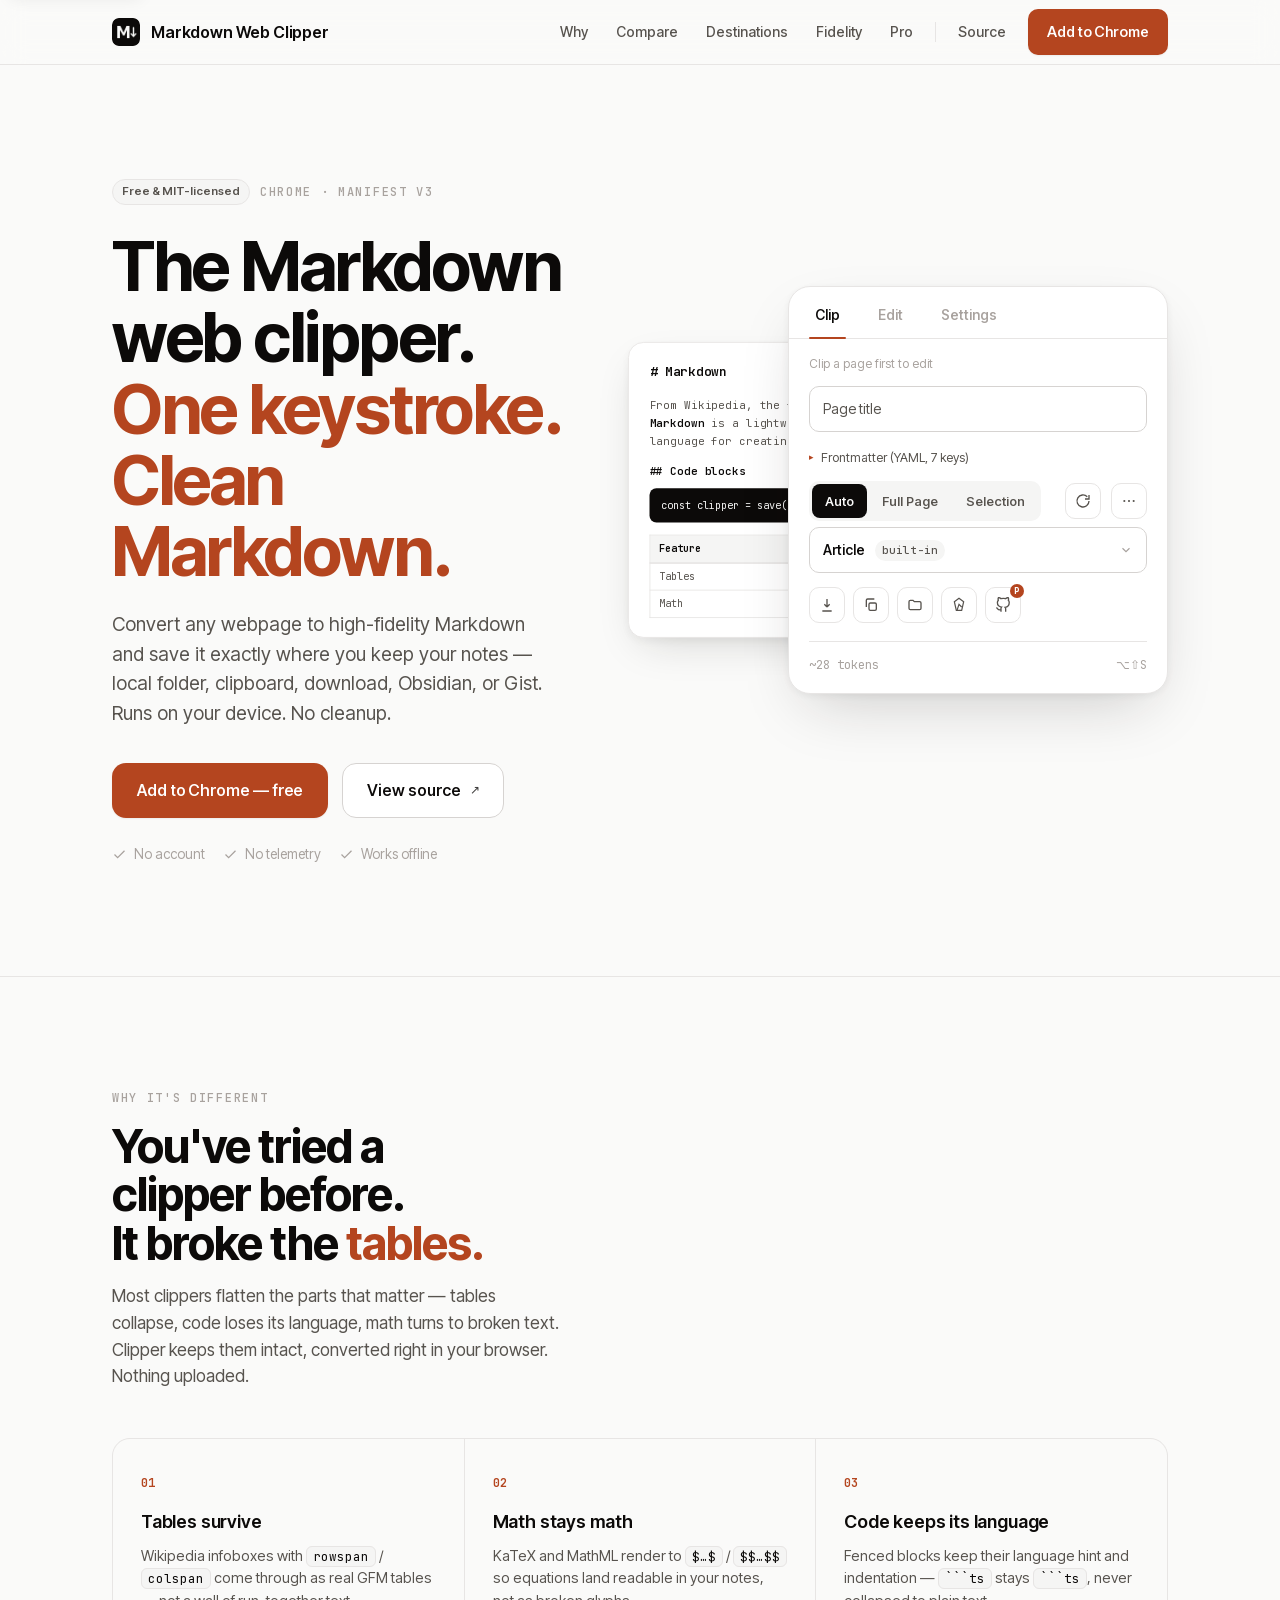
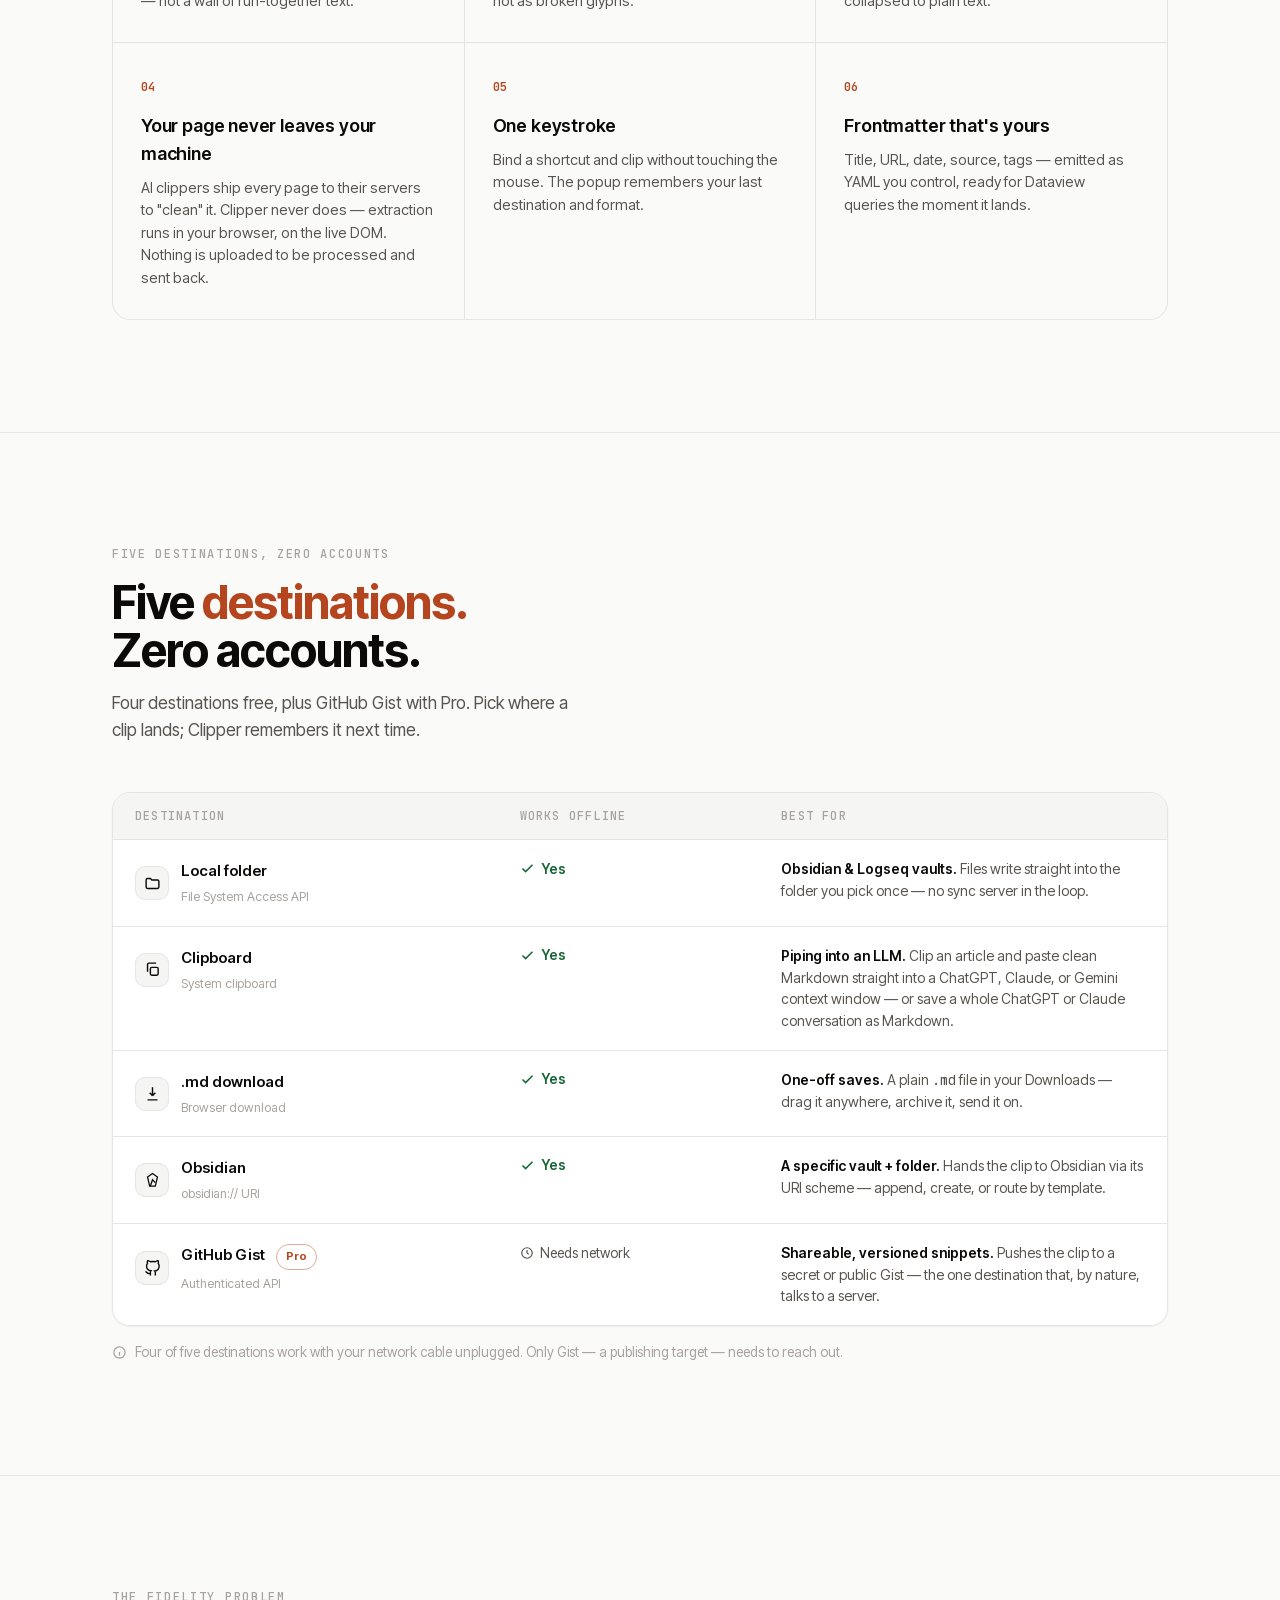
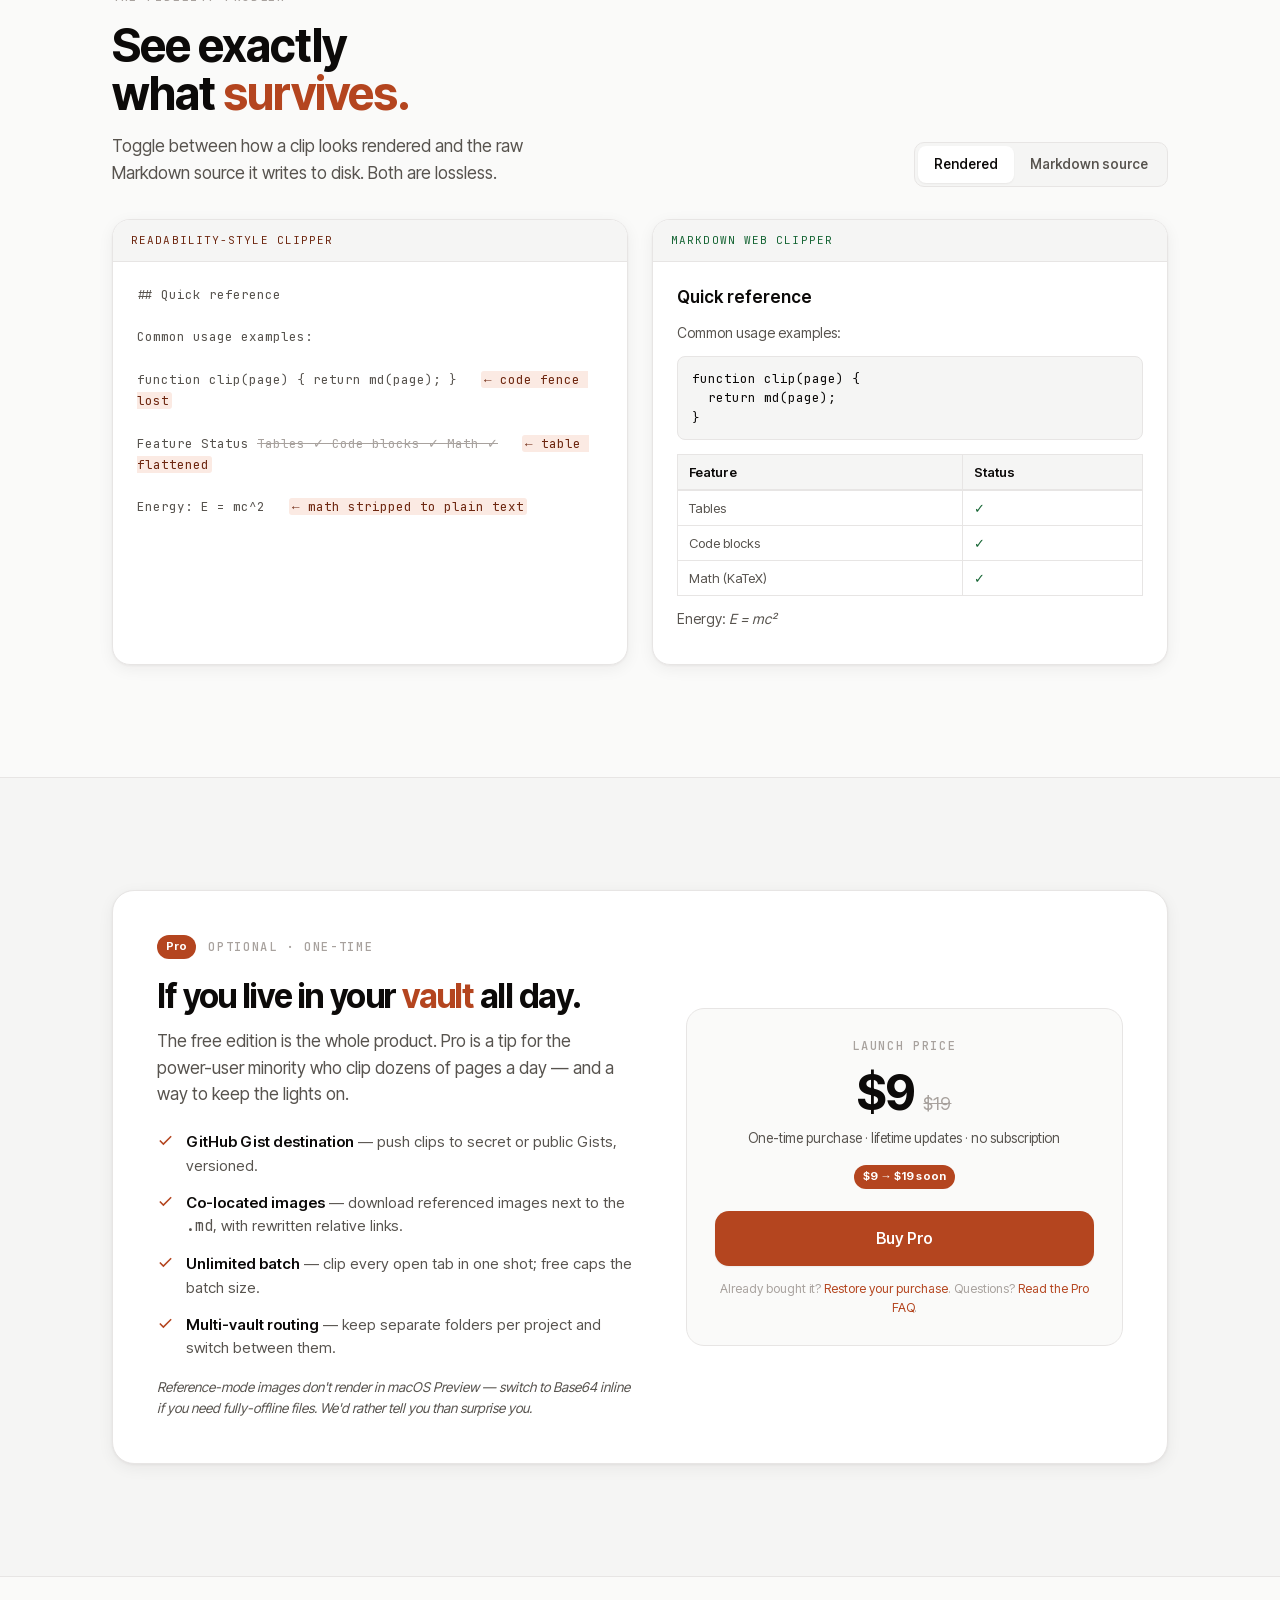
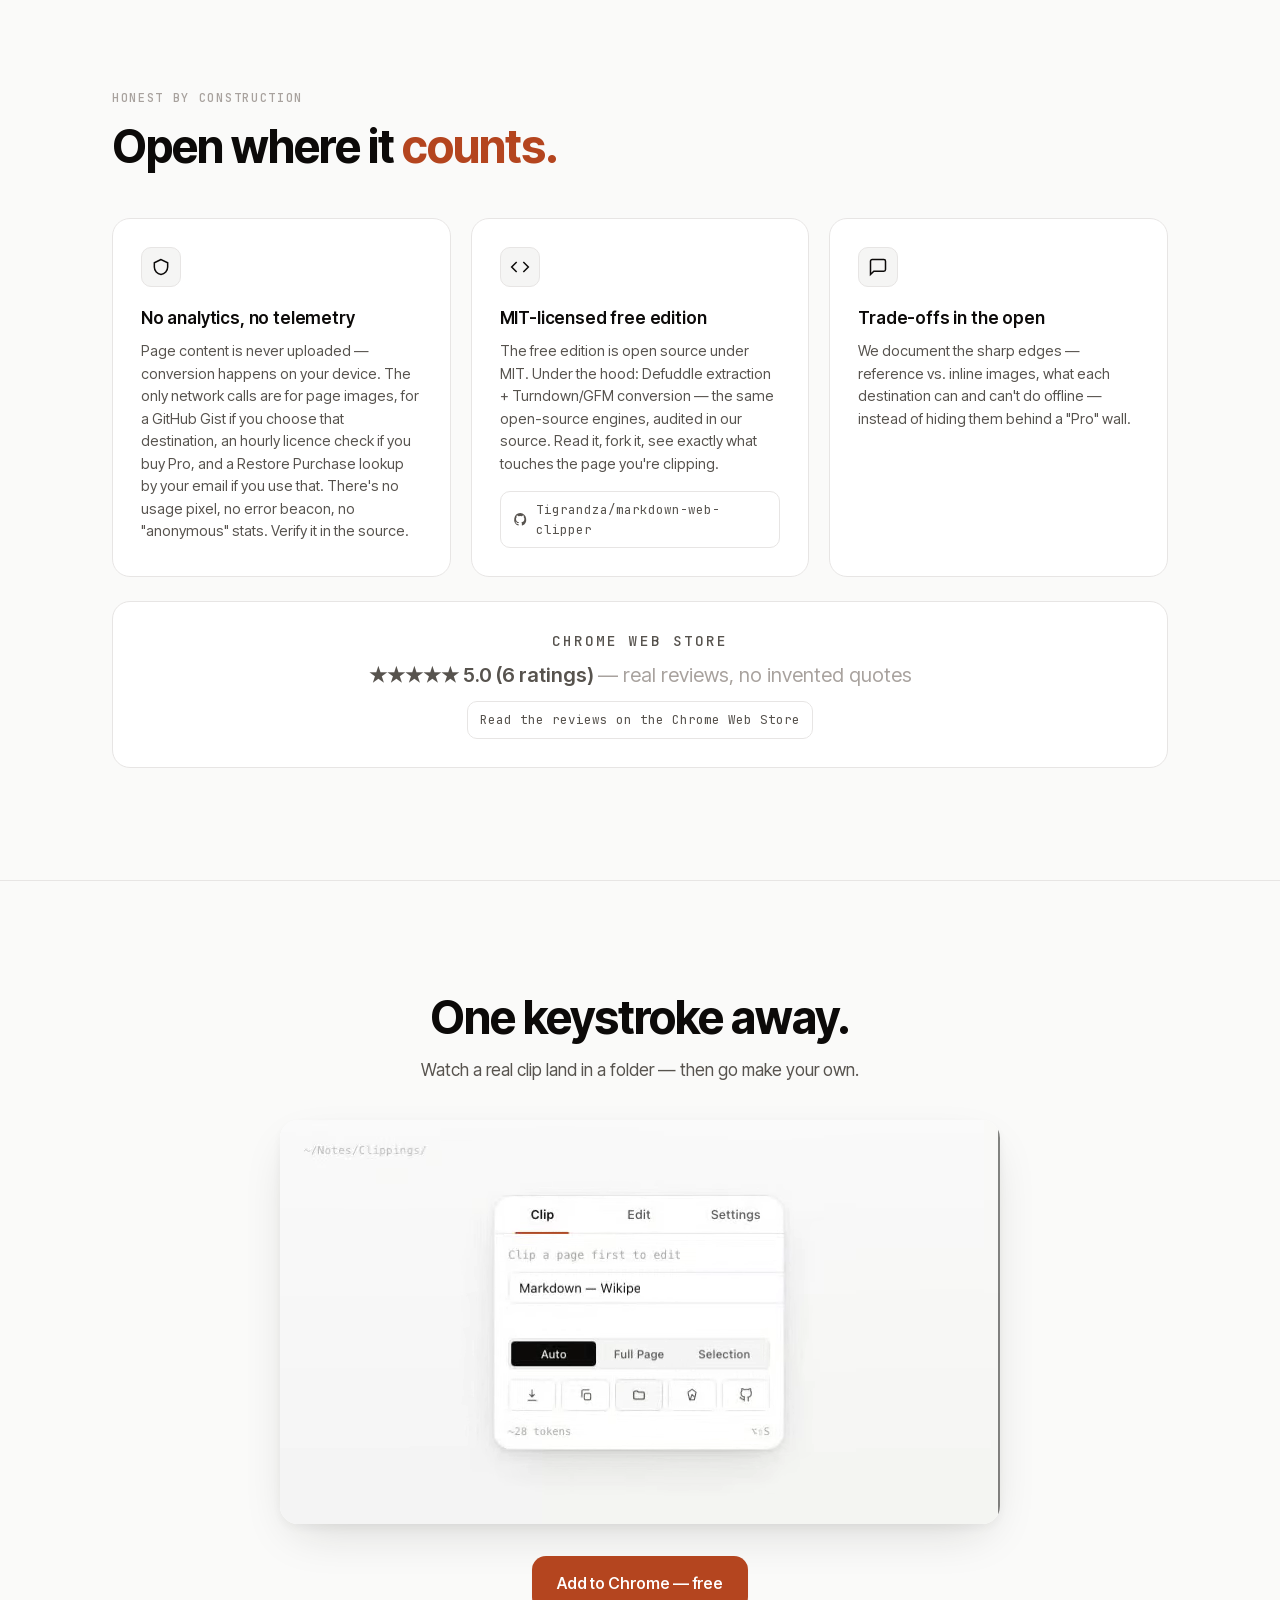
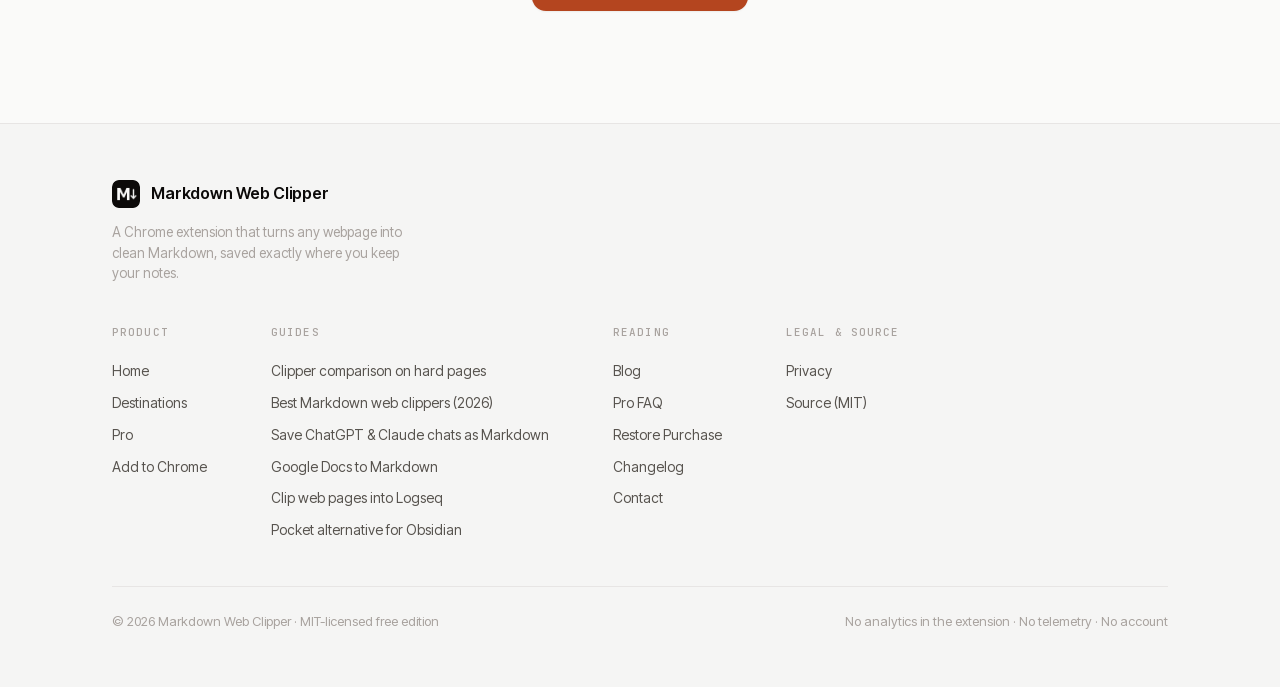
==== commit e2053096: "chore: sync landing from clipper@e68a4ec Co-Authored-By: landing-sync[bot] <landing-sync@users.norep" ====
--- a/index.html
+++ b/index.html
@@ -90,7 +90,7 @@
   "url": "https://markdownwebclipper.com/",
   "publisher": { "@id": "https://markdownwebclipper.com/#org" },
   "downloadUrl": "https://chromewebstore.google.com/detail/markdown-web-clipper-save-pages-to-obsidian/dpkinbemdemheacegfjbbkclcpbfedif",
-  "softwareVersion": "0.13.1",
+  "softwareVersion": "0.14.0",
   "license": "https://opensource.org/licenses/MIT",
   "offers": {
     "@type": "Offer",
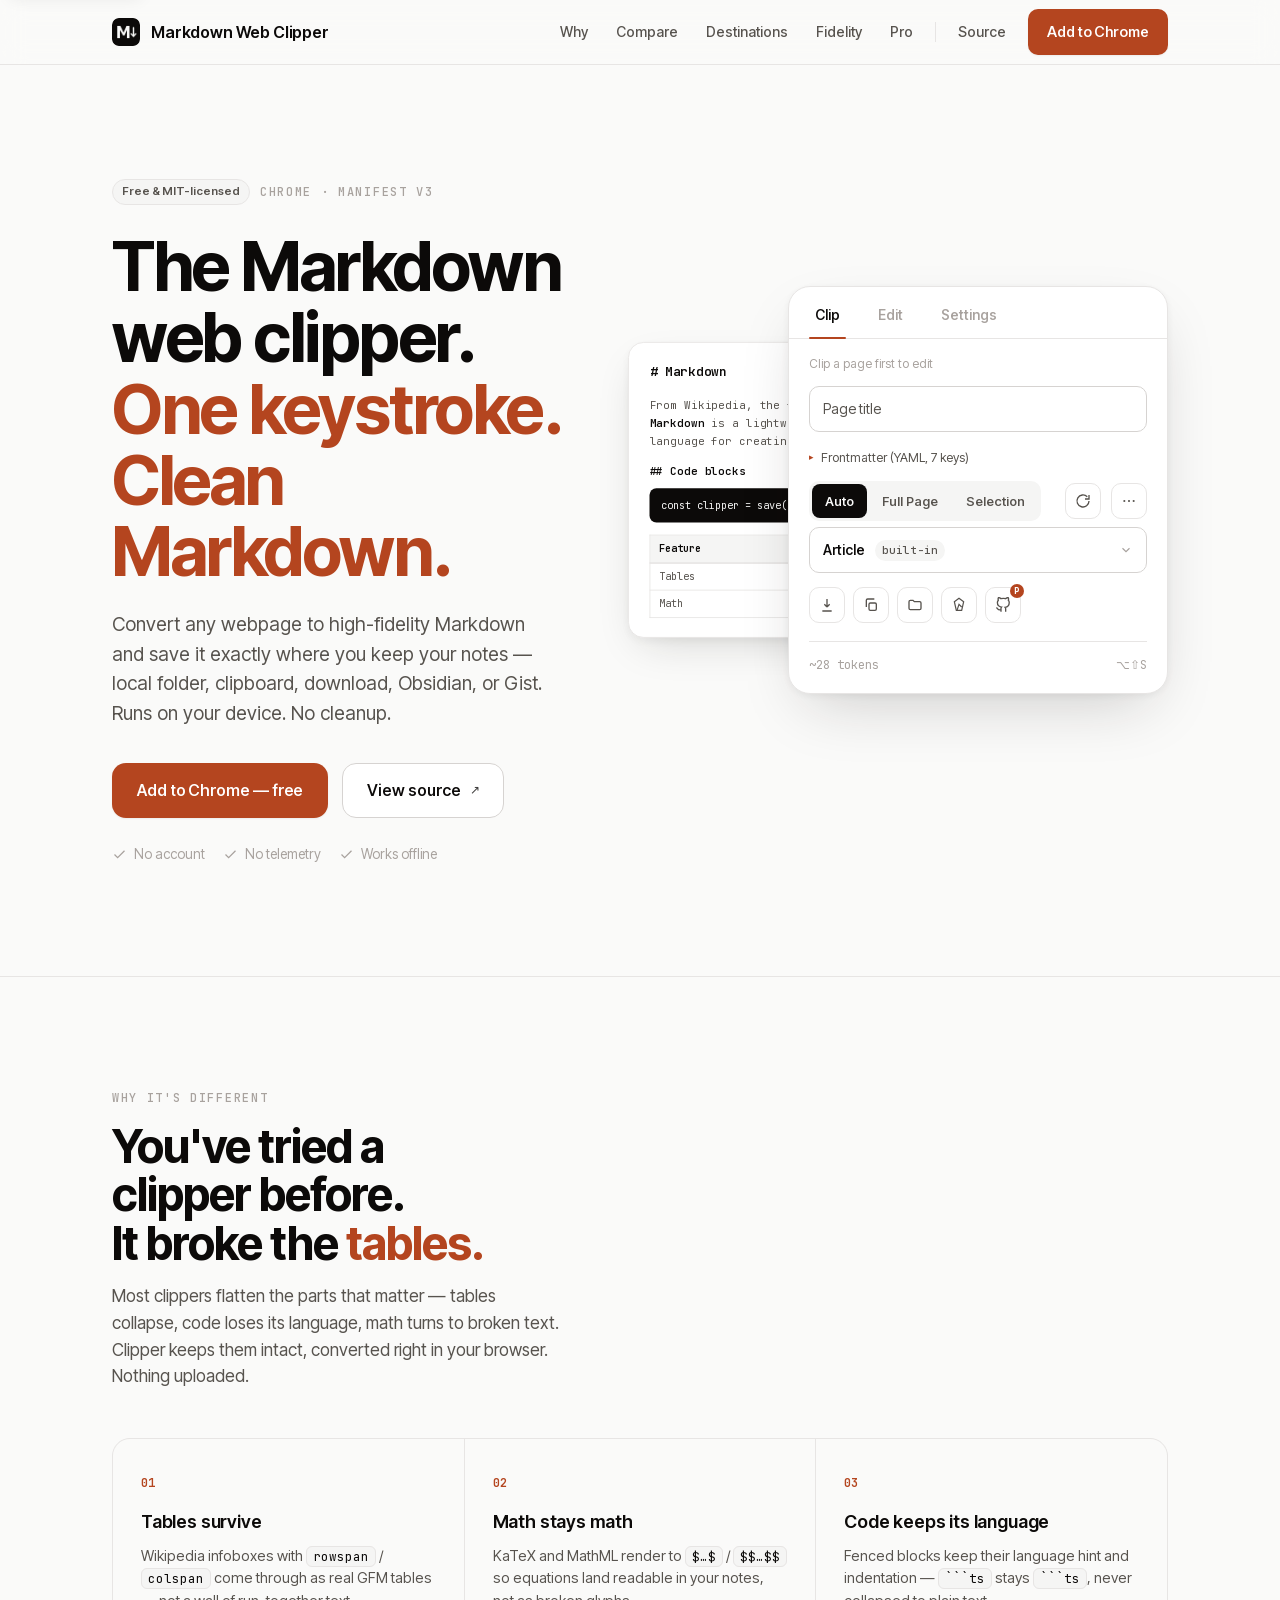
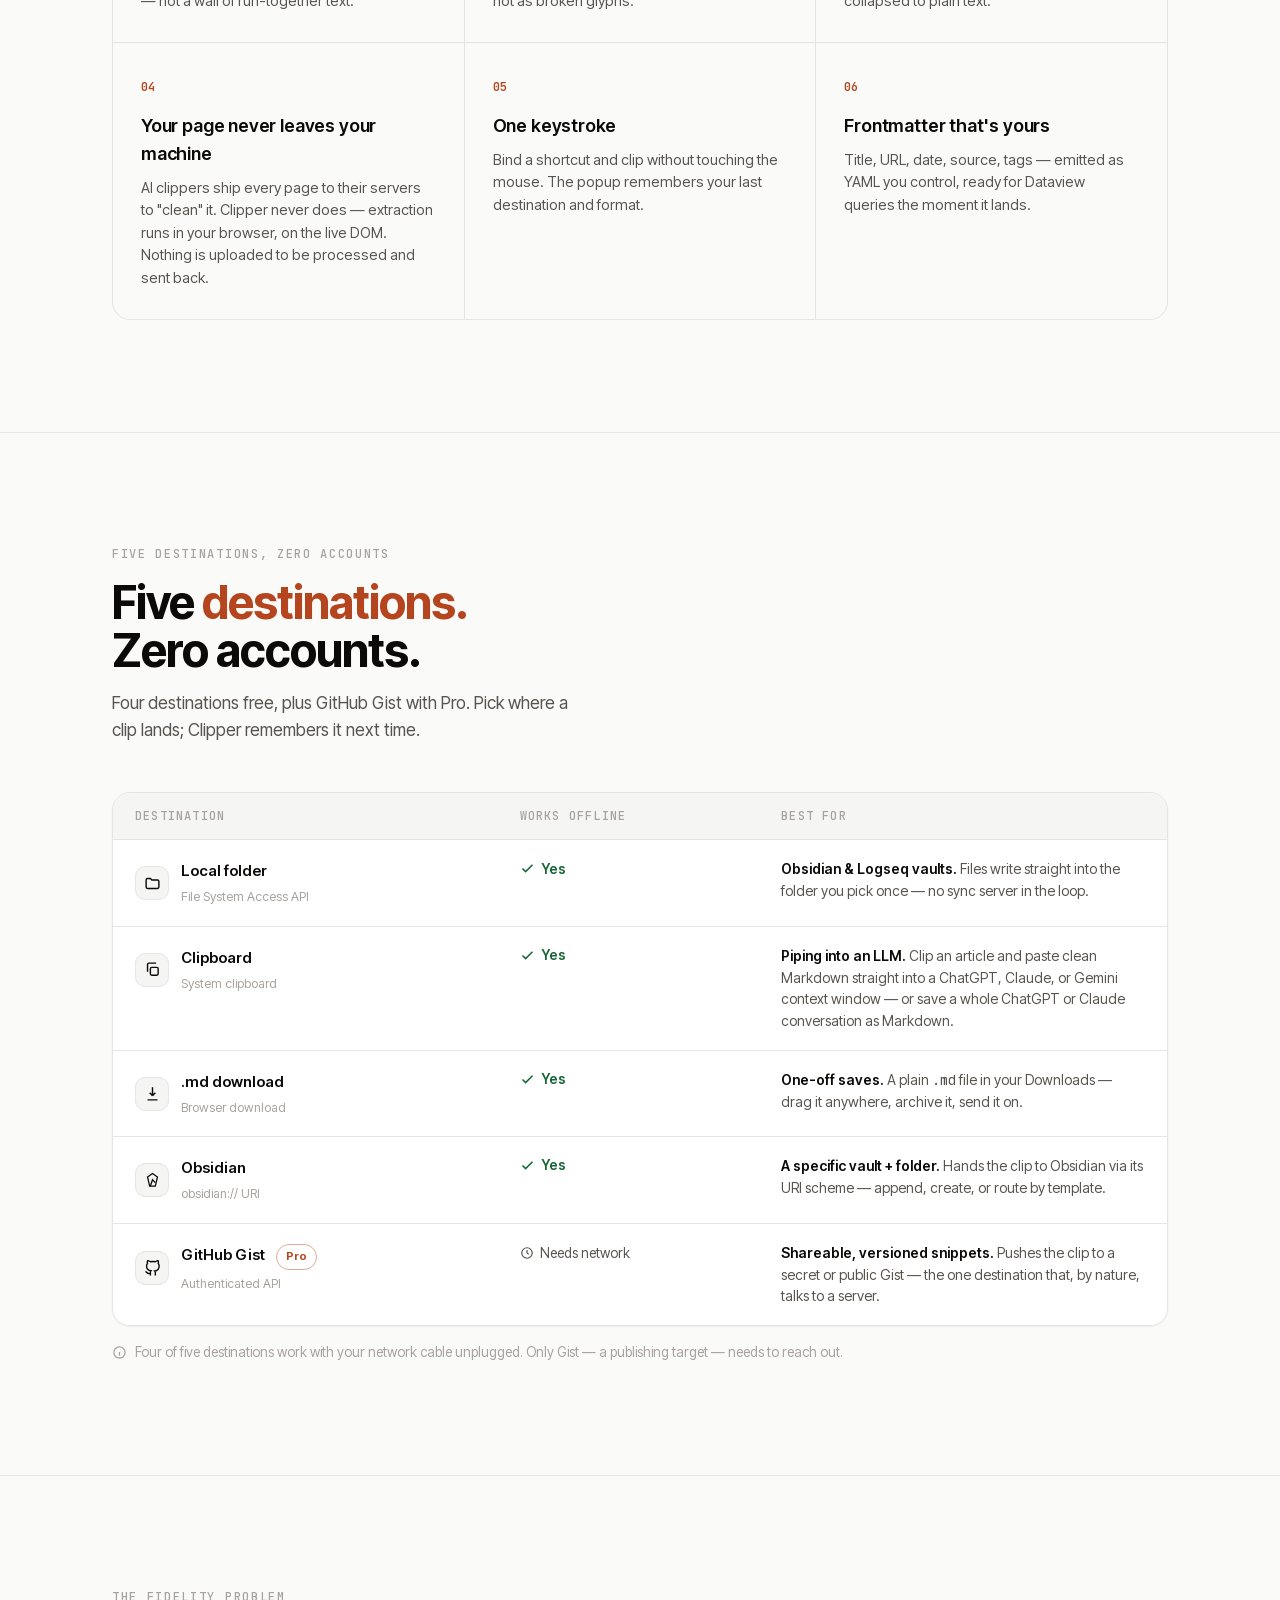
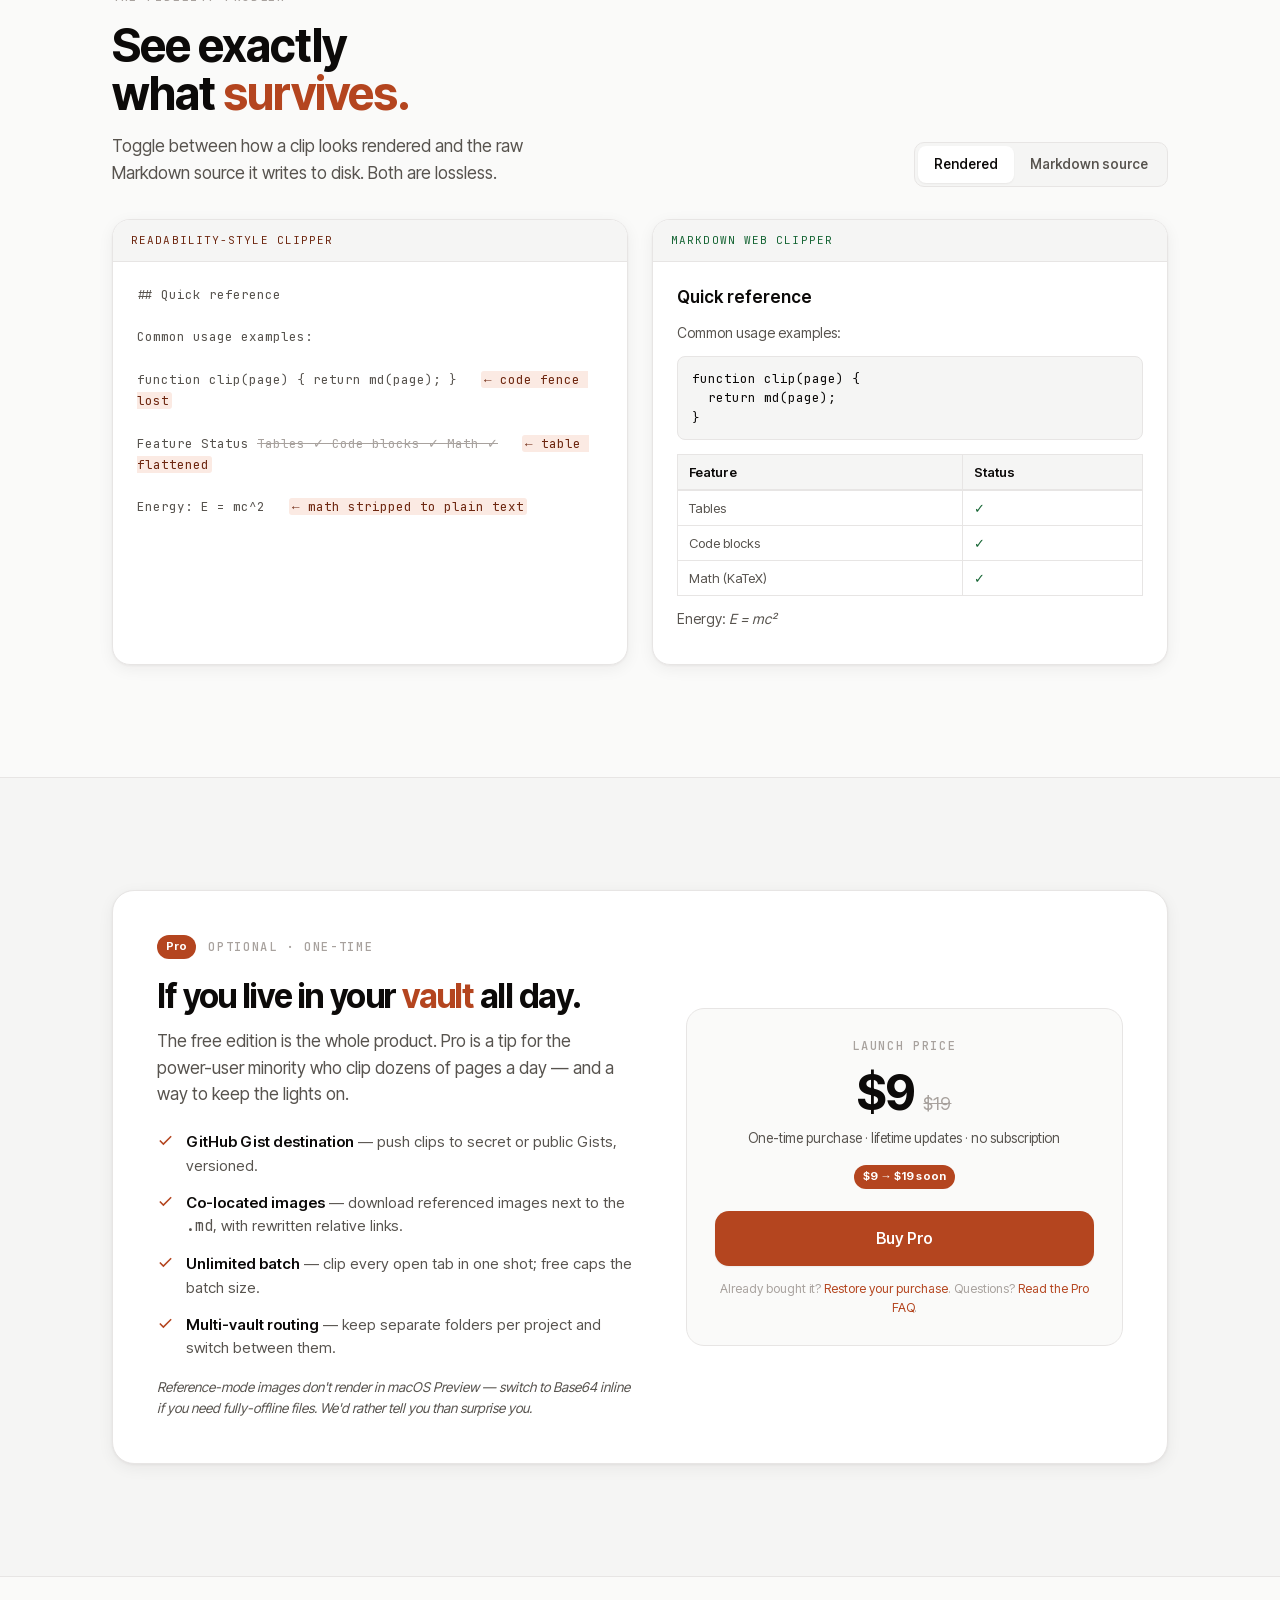
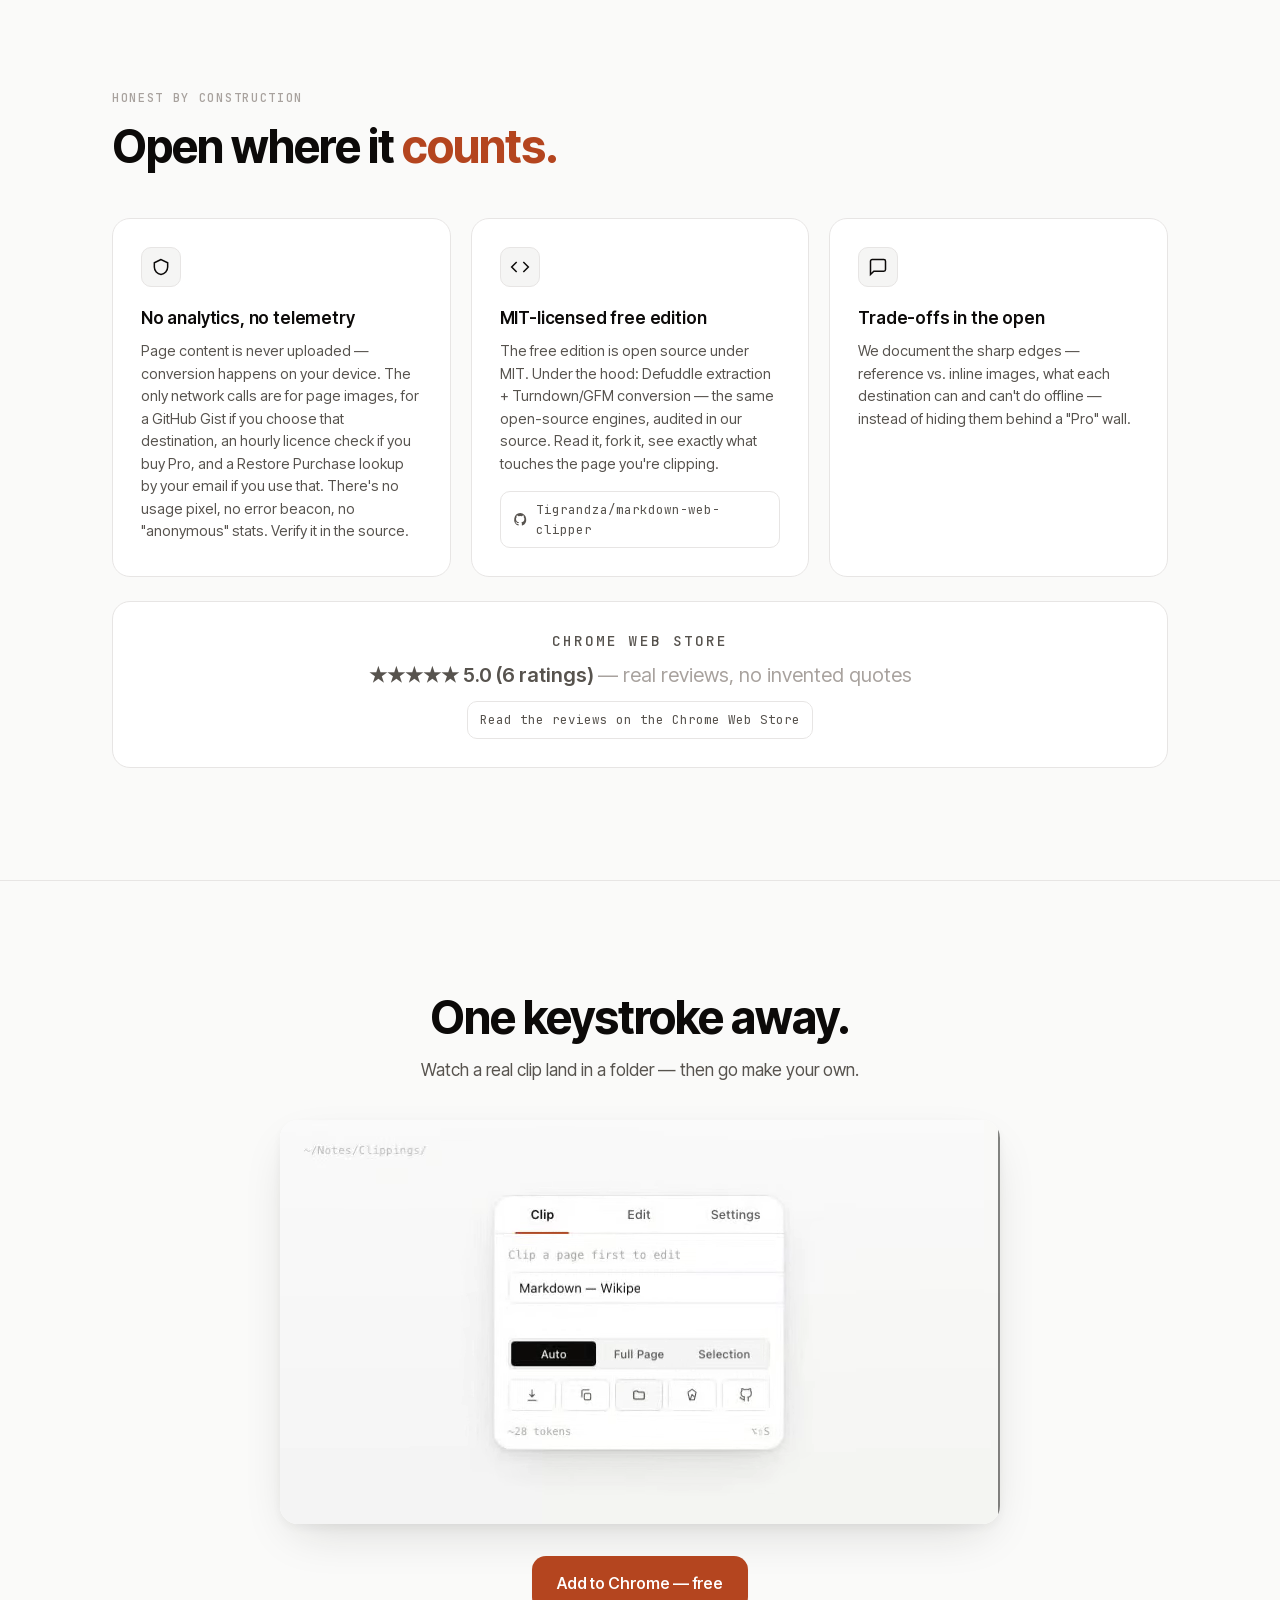
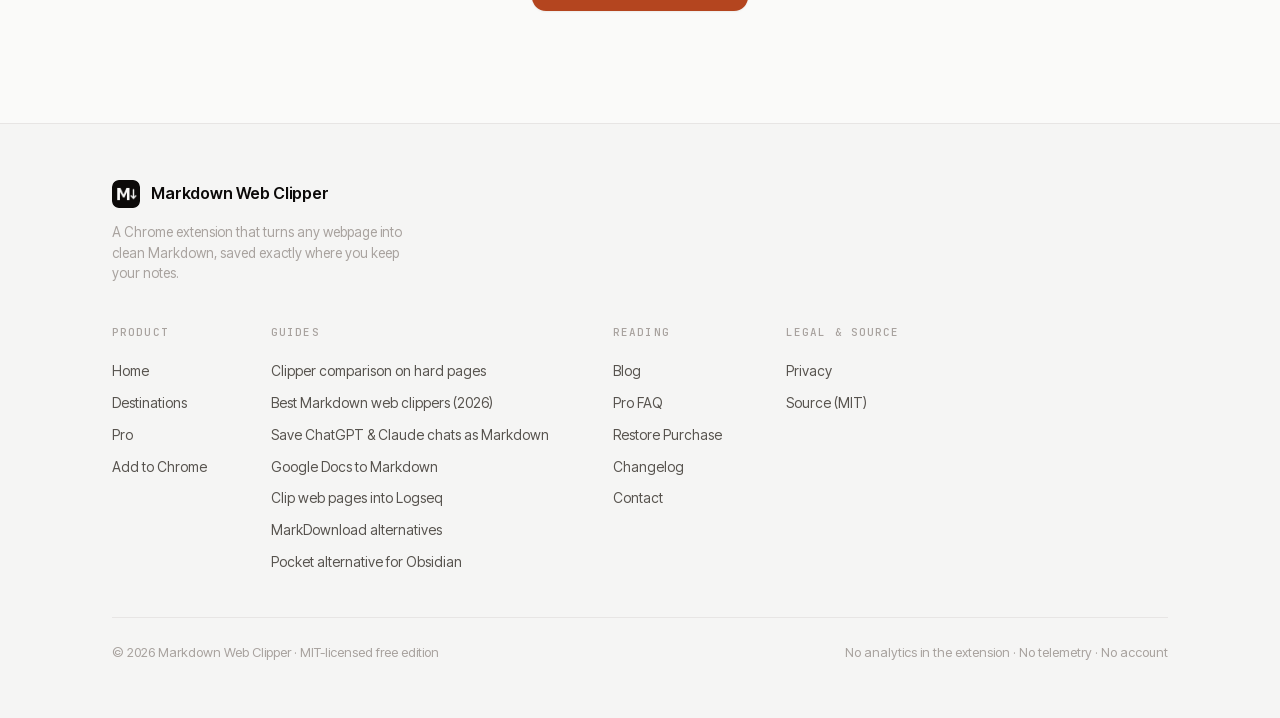
==== commit ec60bfc5: "chore: sync landing from clipper@f8a7164 Co-Authored-By: landing-sync[bot] <landing-sync@users.norep" ====
--- a/index.html
+++ b/index.html
@@ -90,7 +90,7 @@
   "url": "https://markdownwebclipper.com/",
   "publisher": { "@id": "https://markdownwebclipper.com/#org" },
   "downloadUrl": "https://chromewebstore.google.com/detail/markdown-web-clipper-save-pages-to-obsidian/dpkinbemdemheacegfjbbkclcpbfedif",
-  "softwareVersion": "0.14.0",
+  "softwareVersion": "0.14.1",
   "license": "https://opensource.org/licenses/MIT",
   "offers": {
     "@type": "Offer",
@@ -570,6 +570,7 @@
           <a href="/blog/export-chatgpt-claude-conversations-markdown">Save ChatGPT &amp; Claude chats as Markdown</a>
           <a href="/blog/google-docs-web-clipper">Google Docs to Markdown</a>
           <a href="/blog/logseq-web-clipper">Clip web pages into Logseq</a>
+          <a href="/blog/markdownload-alternative">MarkDownload alternatives</a>
           <a href="/blog/pocket-alternative-markdown-obsidian">Pocket alternative for Obsidian</a>
         </div>
         <div class="footer-col">
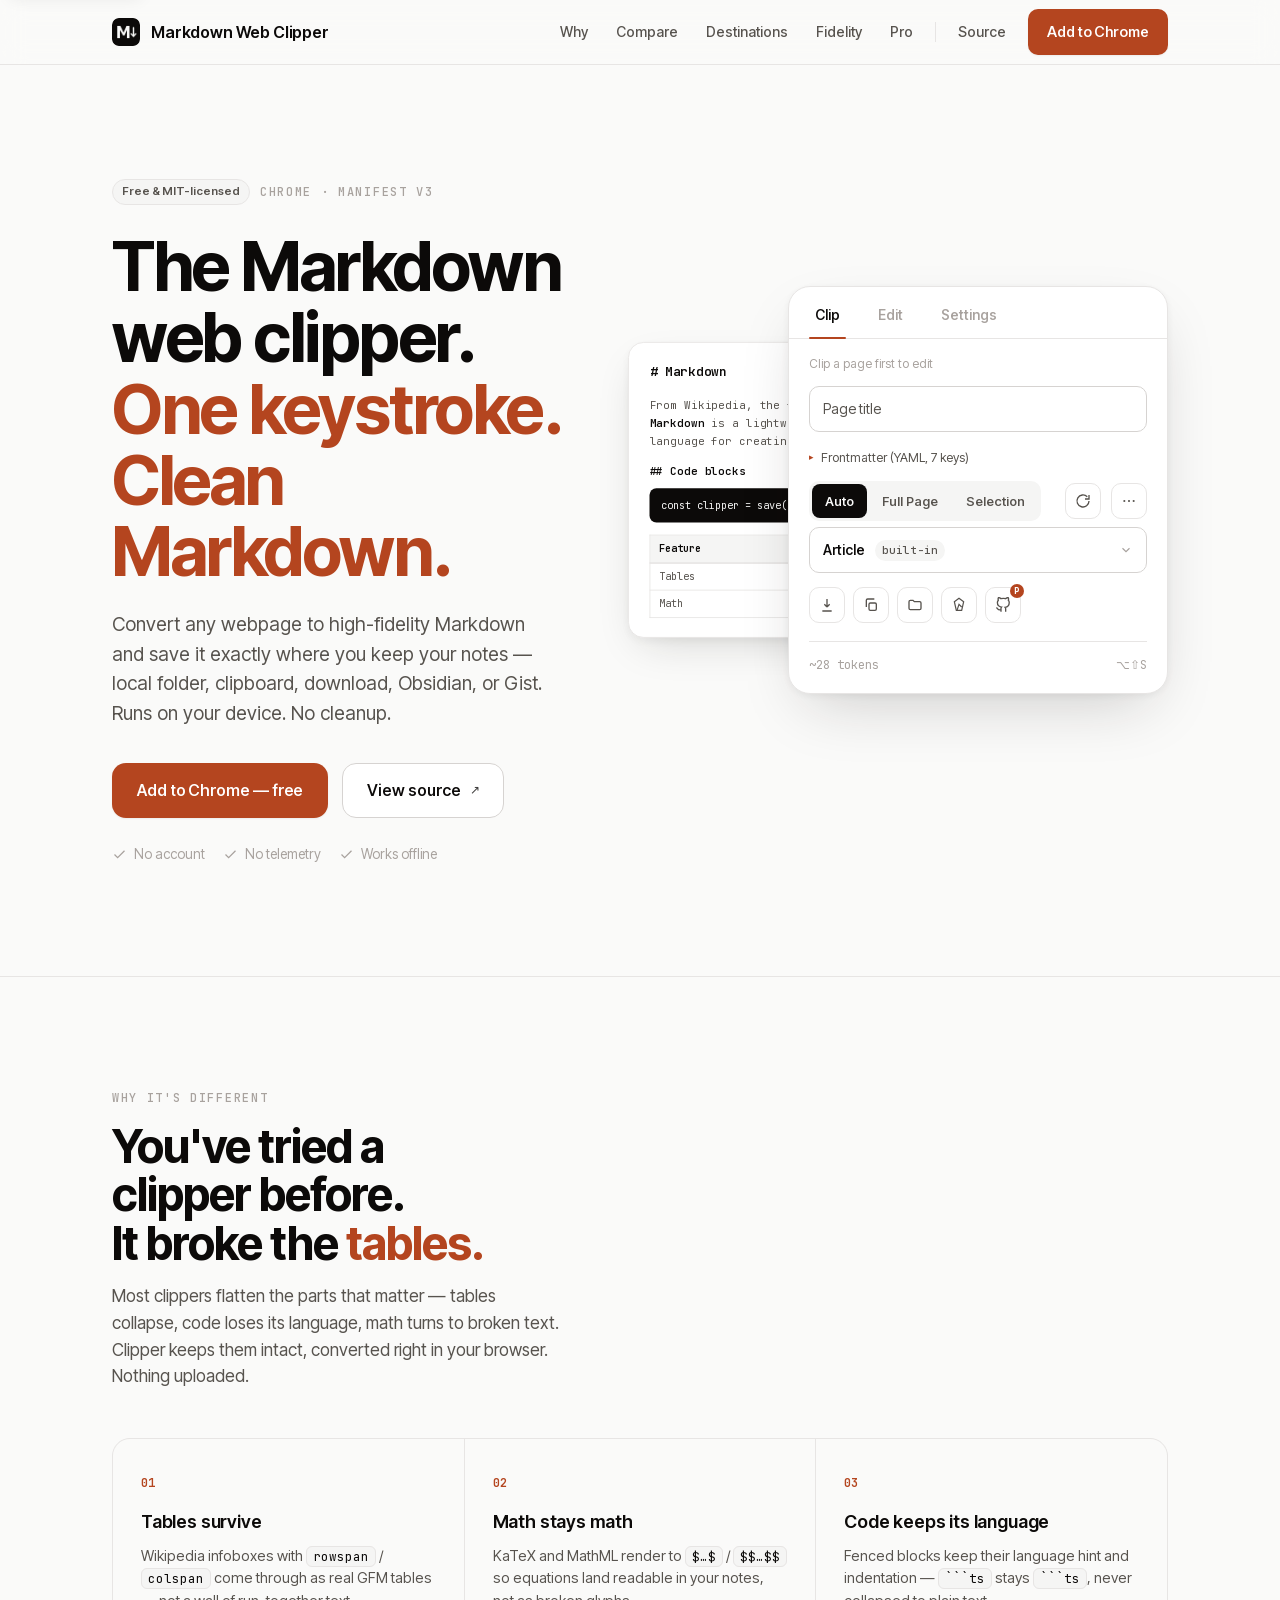
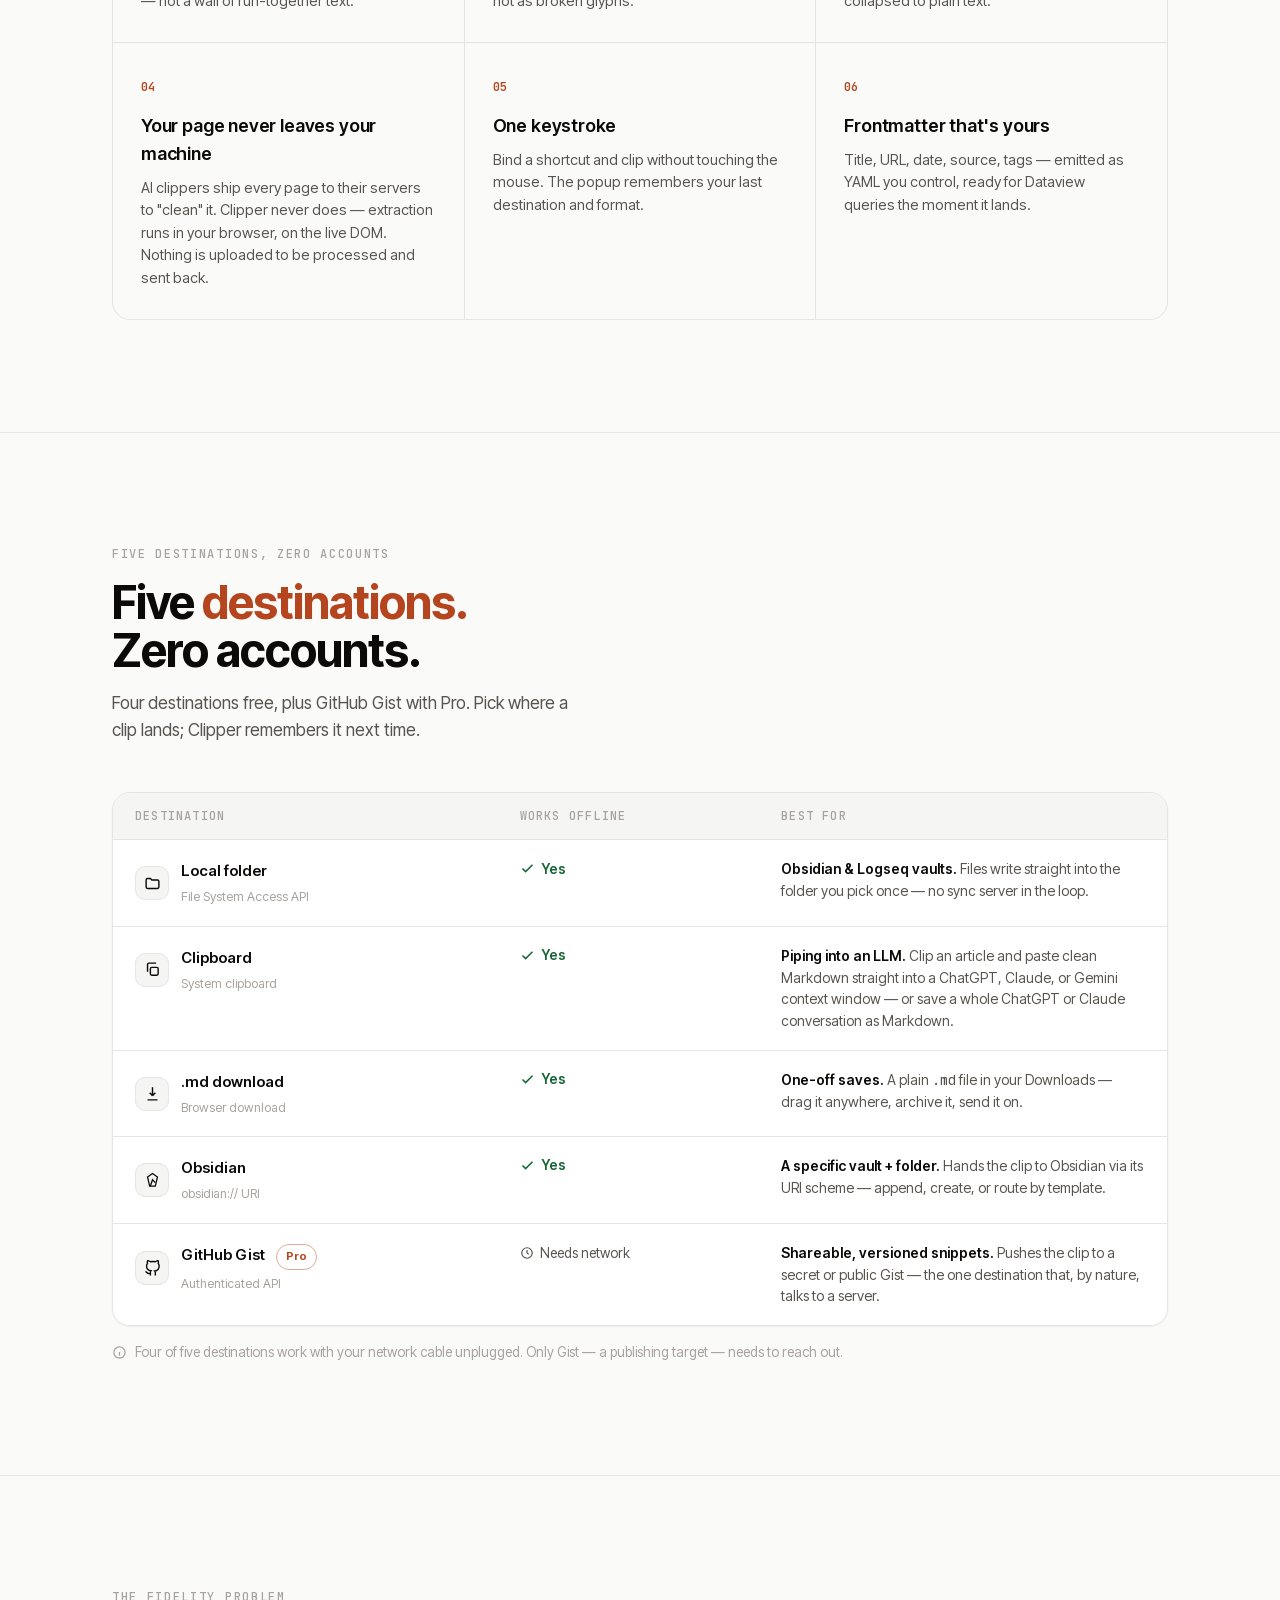
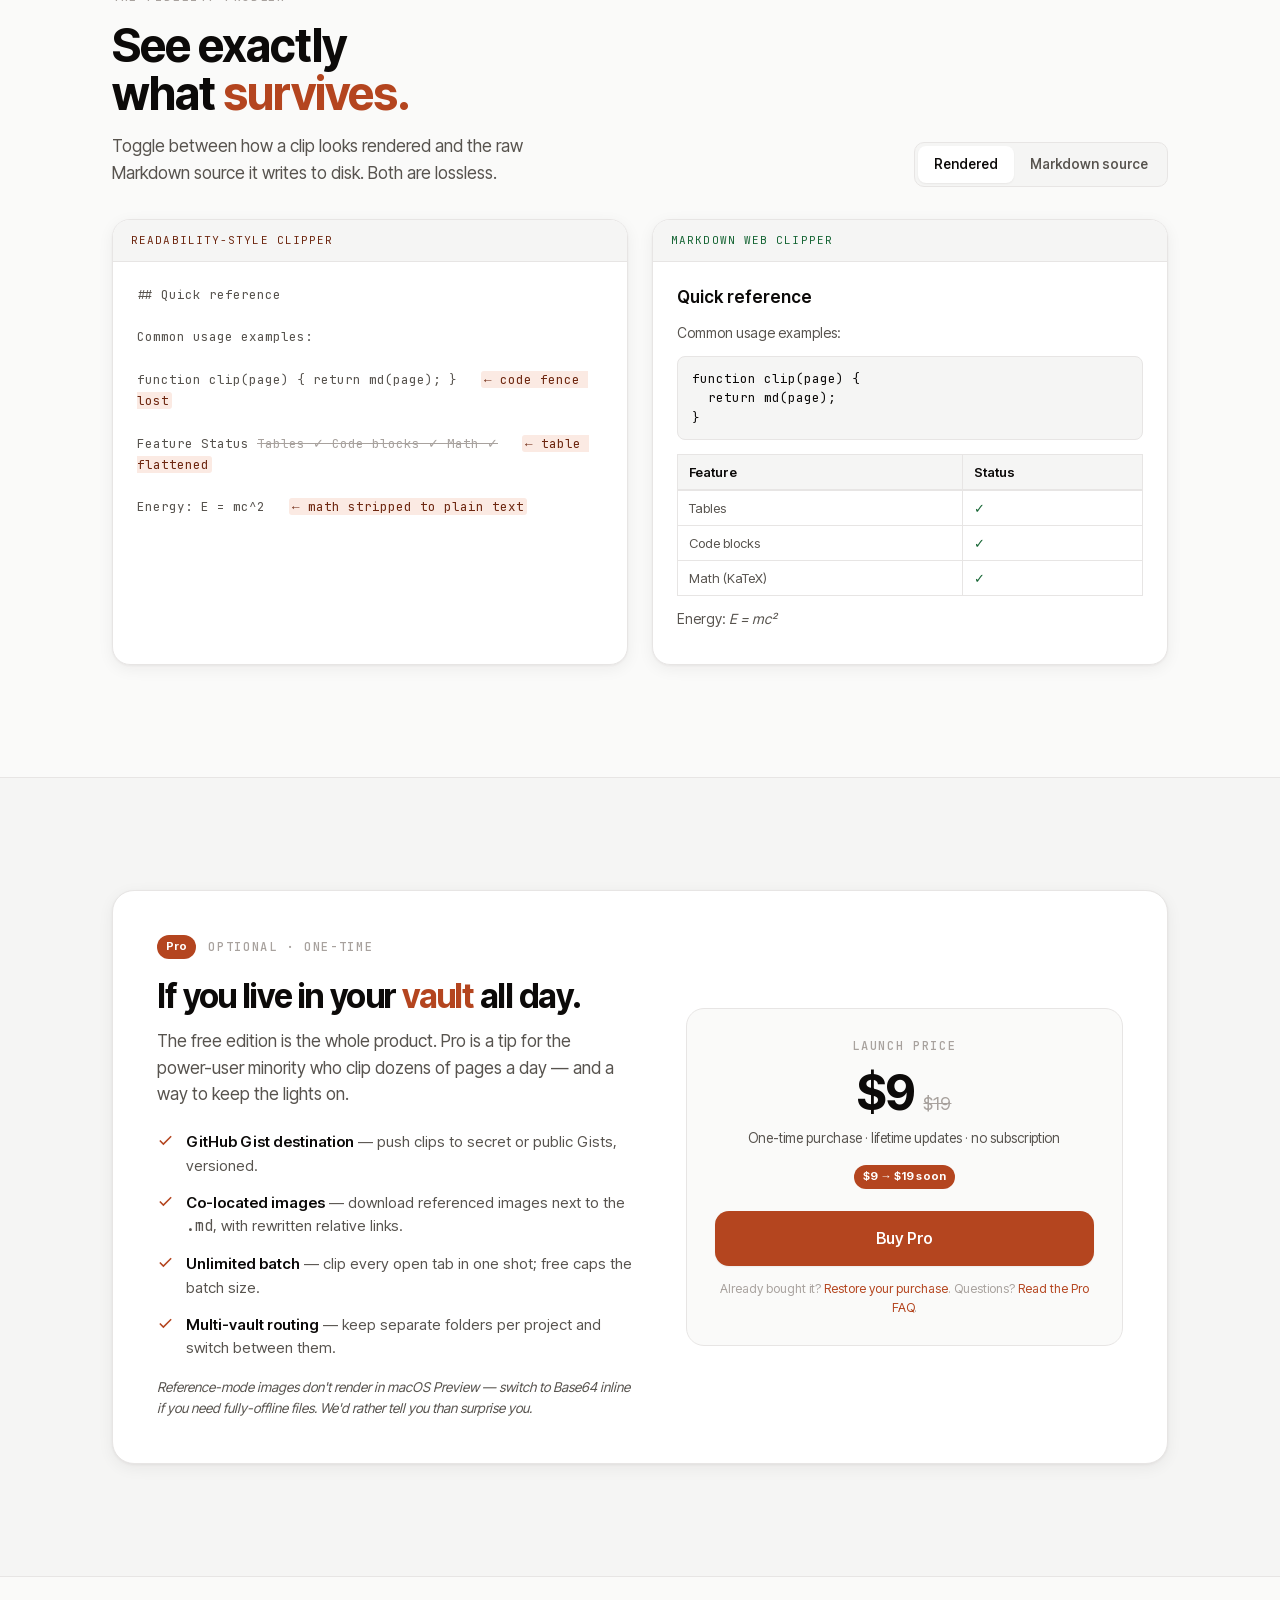
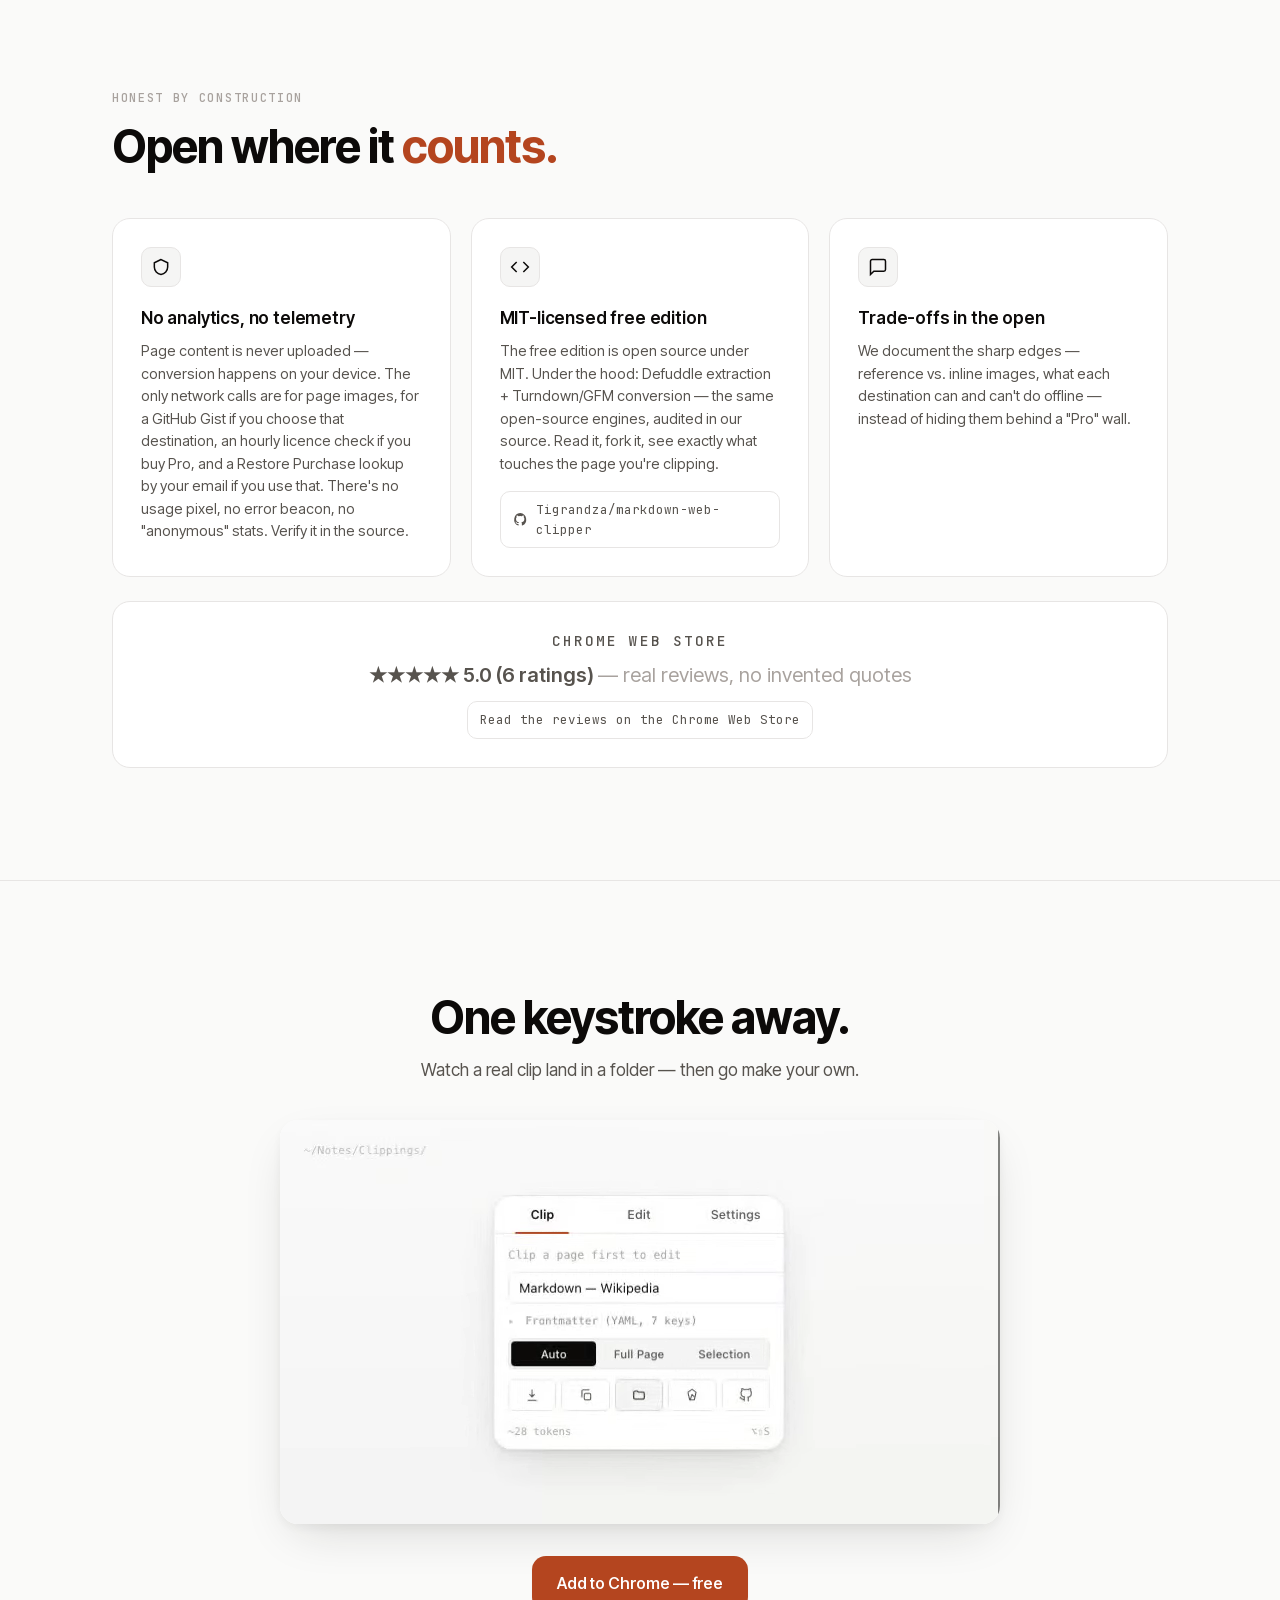
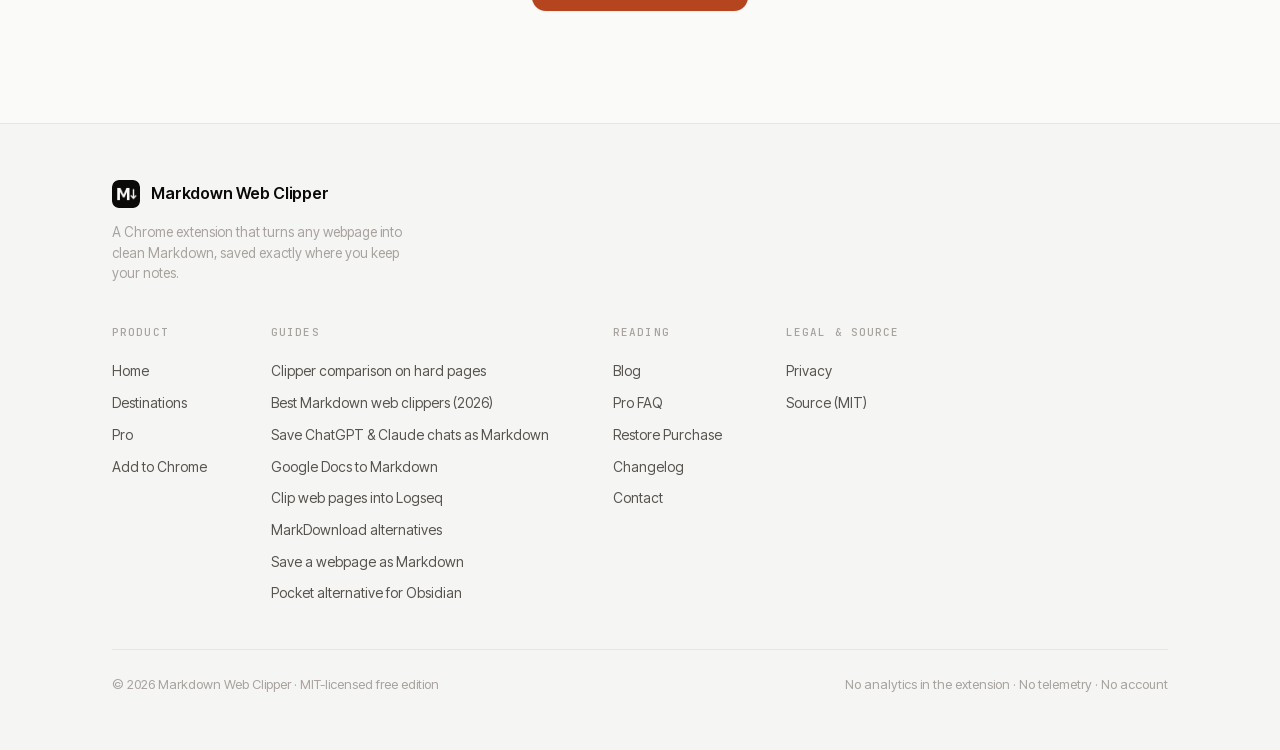
==== commit 611e7ebe: "chore: sync landing from clipper@78eb24c Co-Authored-By: landing-sync[bot] <landing-sync@users.norep" ====
--- a/index.html
+++ b/index.html
@@ -571,6 +571,7 @@
           <a href="/blog/google-docs-web-clipper">Google Docs to Markdown</a>
           <a href="/blog/logseq-web-clipper">Clip web pages into Logseq</a>
           <a href="/blog/markdownload-alternative">MarkDownload alternatives</a>
+          <a href="/blog/save-webpage-as-markdown">Save a webpage as Markdown</a>
           <a href="/blog/pocket-alternative-markdown-obsidian">Pocket alternative for Obsidian</a>
         </div>
         <div class="footer-col">
